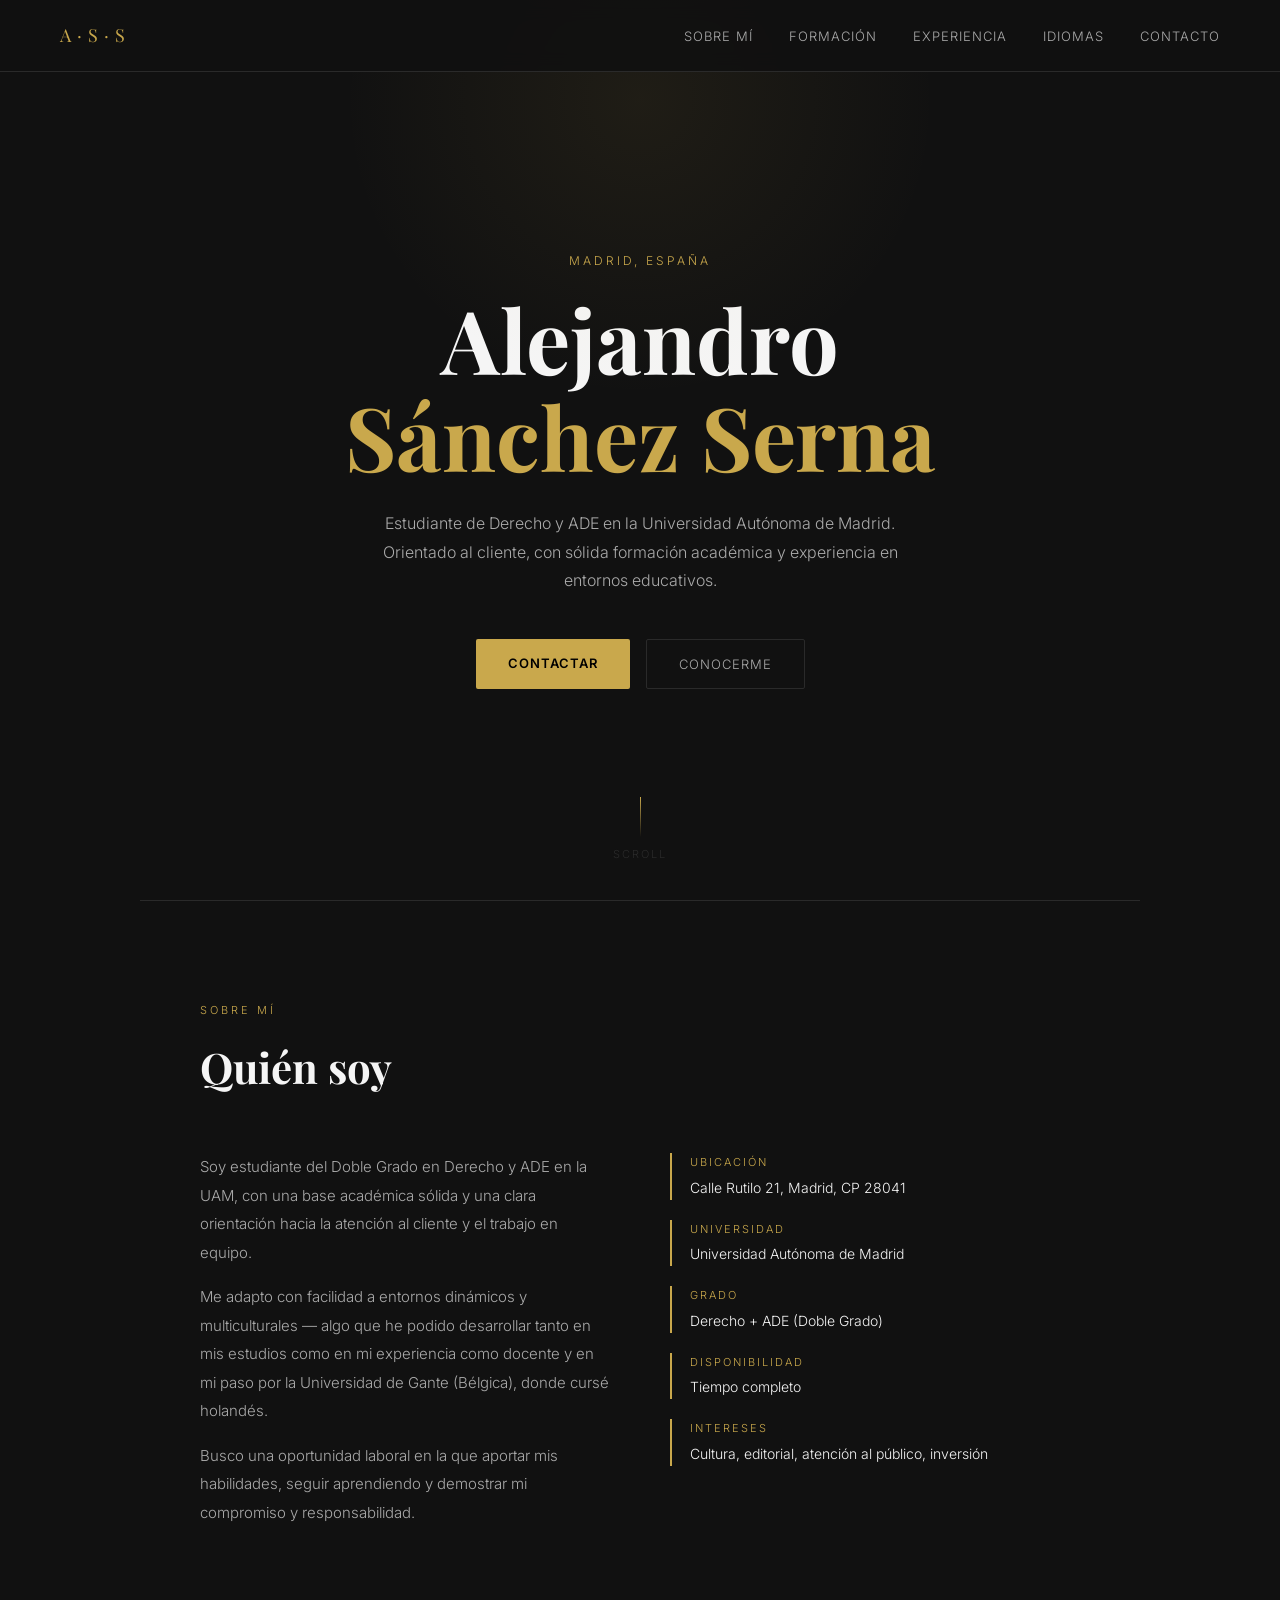
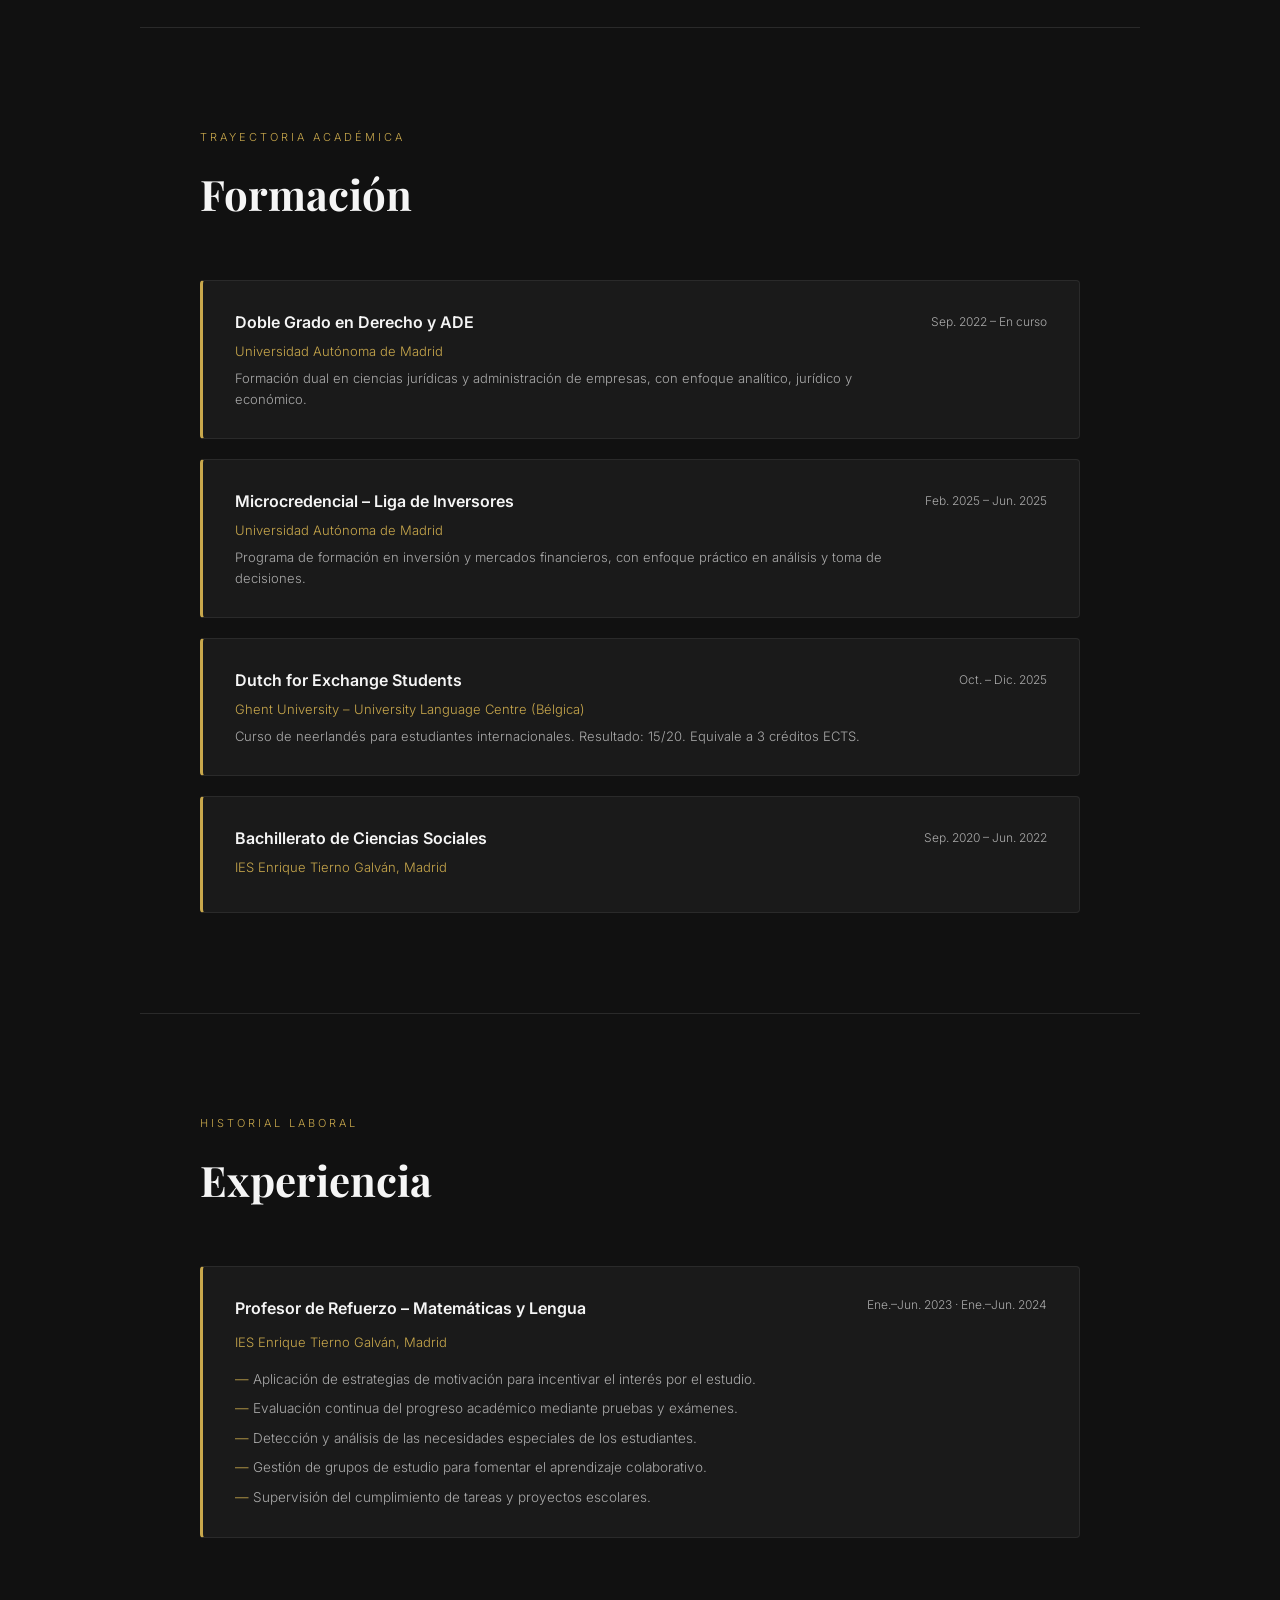
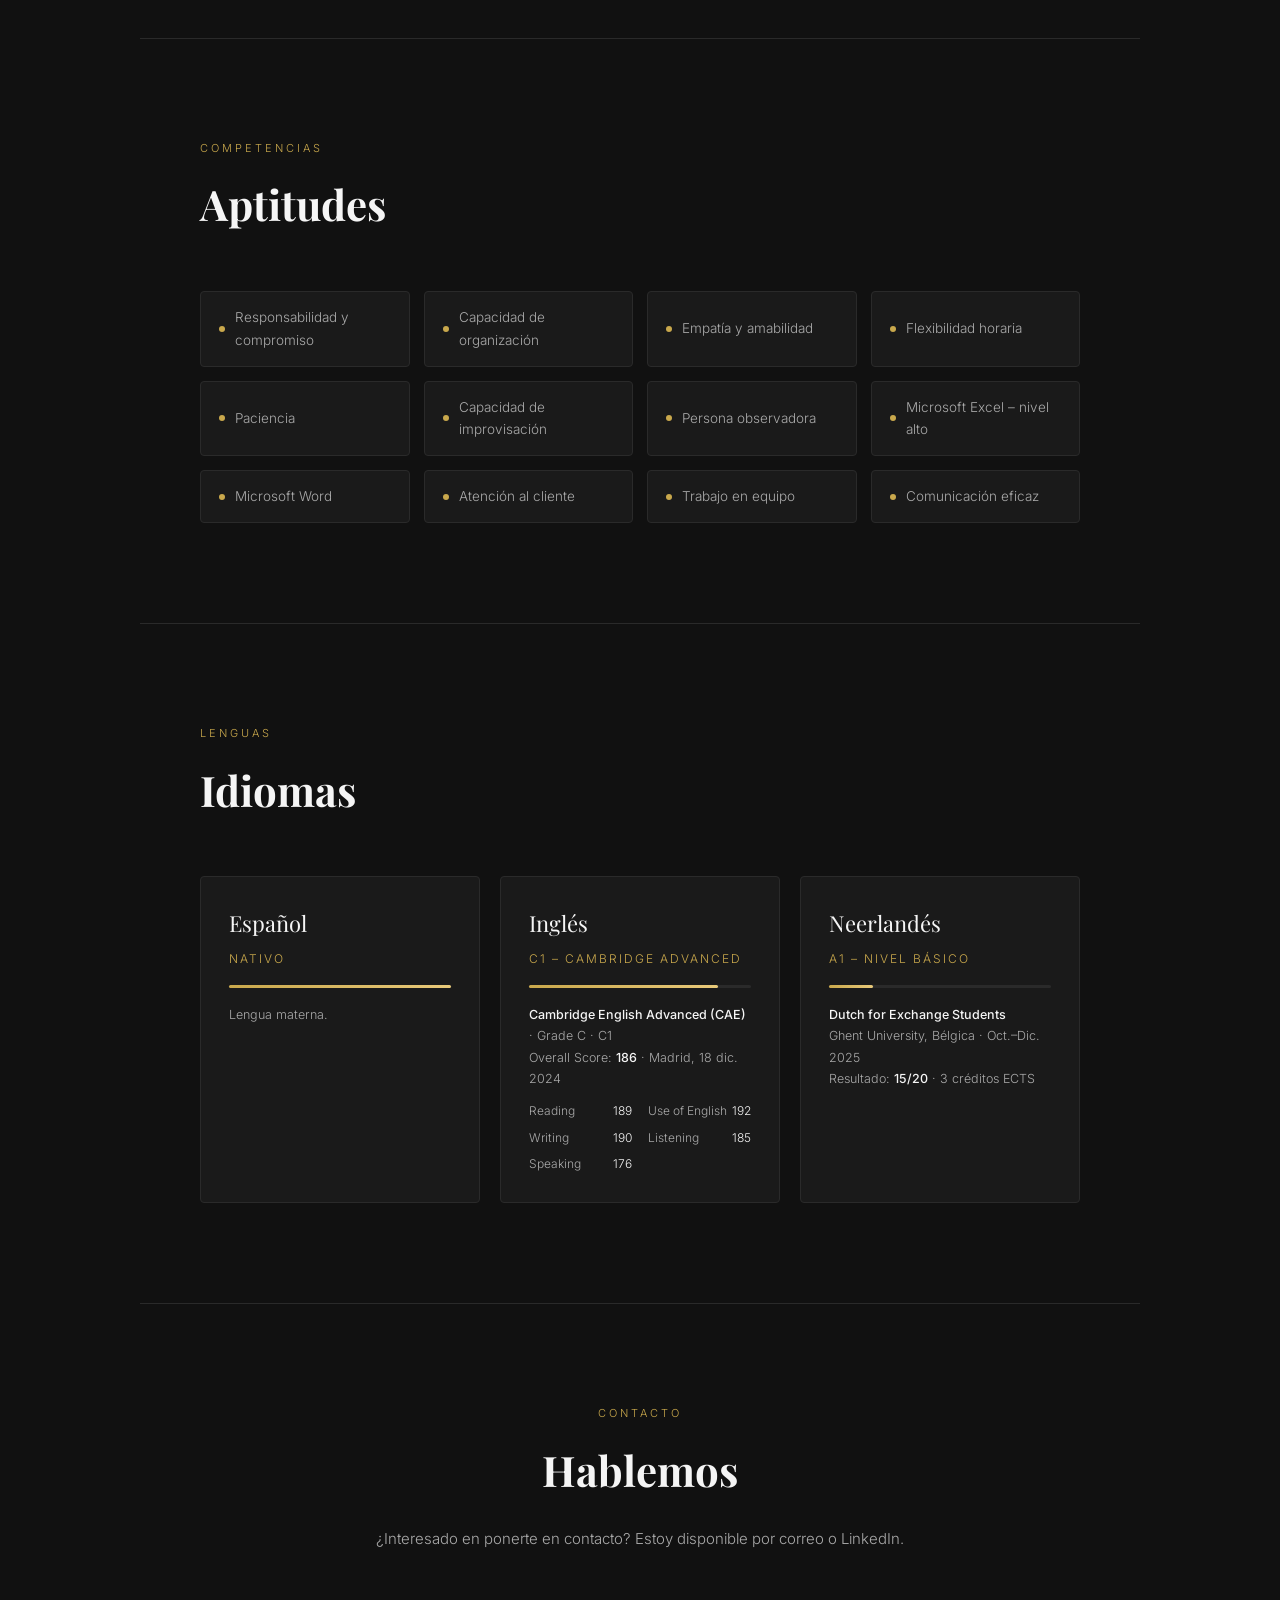
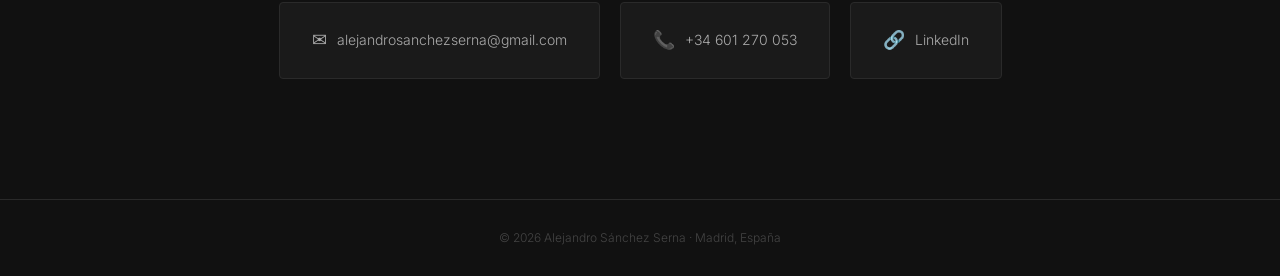
==== index.html @ 80fb3ca6 "Curriculum_Alejandro" ====
<!DOCTYPE html>
<html lang="es">
<head>
  <meta charset="UTF-8" />
  <meta name="viewport" content="width=device-width, initial-scale=1.0" />
  <title>Alejandro Sánchez Serna</title>
  <style>
    @import url('https://fonts.googleapis.com/css2?family=Inter:wght@300;400;500;600;700&family=Playfair+Display:wght@400;700&display=swap');

    :root {
      --gold: #c9a84c;
      --gold-light: #e8c97a;
      --white: #f5f5f5;
      --gray: #aaaaaa;
      --dark: #111111;
      --card: #1a1a1a;
      --border: #2a2a2a;
    }

    * { margin: 0; padding: 0; box-sizing: border-box; }

    html { scroll-behavior: smooth; }

    body {
      background: var(--dark);
      color: var(--white);
      font-family: 'Inter', sans-serif;
      font-weight: 300;
      line-height: 1.7;
    }

    /* ── NAV ── */
    nav {
      position: fixed;
      top: 0; left: 0; right: 0;
      z-index: 100;
      display: flex;
      justify-content: space-between;
      align-items: center;
      padding: 20px 60px;
      background: rgba(17,17,17,0.92);
      backdrop-filter: blur(10px);
      border-bottom: 1px solid var(--border);
    }

    .nav-logo {
      font-family: 'Playfair Display', serif;
      font-size: 18px;
      color: var(--gold);
      letter-spacing: 1px;
    }

    .nav-links {
      display: flex;
      gap: 36px;
      list-style: none;
    }

    .nav-links a {
      color: var(--gray);
      text-decoration: none;
      font-size: 13px;
      letter-spacing: 1px;
      text-transform: uppercase;
      transition: color 0.3s;
    }

    .nav-links a:hover { color: var(--gold); }

    /* ── HERO ── */
    #hero {
      min-height: 100vh;
      display: flex;
      flex-direction: column;
      justify-content: center;
      align-items: center;
      text-align: center;
      padding: 120px 40px 80px;
      position: relative;
      overflow: hidden;
    }

    #hero::before {
      content: '';
      position: absolute;
      top: -200px; left: 50%;
      transform: translateX(-50%);
      width: 600px; height: 600px;
      background: radial-gradient(circle, rgba(201,168,76,0.08) 0%, transparent 70%);
      pointer-events: none;
    }

    .hero-tag {
      font-size: 12px;
      letter-spacing: 3px;
      text-transform: uppercase;
      color: var(--gold);
      margin-bottom: 20px;
    }

    #hero h1 {
      font-family: 'Playfair Display', serif;
      font-size: clamp(48px, 8vw, 88px);
      font-weight: 700;
      line-height: 1.1;
      color: var(--white);
      margin-bottom: 24px;
    }

    #hero h1 span { color: var(--gold); }

    .hero-subtitle {
      font-size: 16px;
      color: var(--gray);
      max-width: 520px;
      margin-bottom: 44px;
      line-height: 1.8;
    }

    .hero-cta {
      display: flex;
      gap: 16px;
      flex-wrap: wrap;
      justify-content: center;
    }

    .btn-primary {
      background: var(--gold);
      color: #000;
      padding: 13px 32px;
      border-radius: 2px;
      text-decoration: none;
      font-size: 13px;
      font-weight: 600;
      letter-spacing: 1px;
      text-transform: uppercase;
      transition: background 0.3s;
    }

    .btn-primary:hover { background: var(--gold-light); }

    .btn-outline {
      border: 1px solid var(--border);
      color: var(--gray);
      padding: 13px 32px;
      border-radius: 2px;
      text-decoration: none;
      font-size: 13px;
      letter-spacing: 1px;
      text-transform: uppercase;
      transition: border-color 0.3s, color 0.3s;
    }

    .btn-outline:hover { border-color: var(--gold); color: var(--gold); }

    .hero-scroll {
      position: absolute;
      bottom: 36px;
      left: 50%;
      transform: translateX(-50%);
      display: flex;
      flex-direction: column;
      align-items: center;
      gap: 8px;
      color: var(--border);
      font-size: 11px;
      letter-spacing: 2px;
      text-transform: uppercase;
    }

    .scroll-line {
      width: 1px;
      height: 40px;
      background: linear-gradient(to bottom, var(--gold), transparent);
    }

    /* ── SECTIONS ── */
    section {
      padding: 100px 60px;
      max-width: 1000px;
      margin: 0 auto;
    }

    .section-label {
      font-size: 11px;
      letter-spacing: 3px;
      text-transform: uppercase;
      color: var(--gold);
      margin-bottom: 12px;
    }

    .section-title {
      font-family: 'Playfair Display', serif;
      font-size: clamp(28px, 4vw, 42px);
      font-weight: 700;
      color: var(--white);
      margin-bottom: 50px;
    }

    /* ── ABOUT ── */
    #about .about-grid {
      display: grid;
      grid-template-columns: 1fr 1fr;
      gap: 60px;
      align-items: start;
    }

    .about-text {
      font-size: 15px;
      color: var(--gray);
      line-height: 1.9;
    }

    .about-text p + p { margin-top: 16px; }

    .about-details {
      display: flex;
      flex-direction: column;
      gap: 20px;
    }

    .detail-item {
      border-left: 2px solid var(--gold);
      padding-left: 18px;
    }

    .detail-label {
      font-size: 11px;
      letter-spacing: 2px;
      text-transform: uppercase;
      color: var(--gold);
      margin-bottom: 4px;
    }

    .detail-value {
      font-size: 14px;
      color: var(--white);
    }

    /* ── CARDS ── */
    .card {
      background: var(--card);
      border: 1px solid var(--border);
      border-radius: 4px;
      padding: 30px;
      transition: border-color 0.3s;
    }

    .card:hover { border-color: var(--gold); }

    /* ── FORMACIÓN ── */
    #formacion .entries {
      display: flex;
      flex-direction: column;
      gap: 20px;
    }

    .entry-card {
      background: var(--card);
      border: 1px solid var(--border);
      border-left: 3px solid var(--gold);
      border-radius: 4px;
      padding: 28px 32px;
      display: flex;
      justify-content: space-between;
      align-items: flex-start;
      gap: 20px;
      transition: border-color 0.3s, background 0.3s;
    }

    .entry-card:hover { background: #1f1f1f; }

    .entry-card .info { flex: 1; }

    .entry-card .title {
      font-size: 16px;
      font-weight: 600;
      color: var(--white);
      margin-bottom: 4px;
    }

    .entry-card .org {
      font-size: 13px;
      color: var(--gold);
      margin-bottom: 6px;
    }

    .entry-card .desc {
      font-size: 13px;
      color: var(--gray);
      line-height: 1.6;
    }

    .entry-card .date {
      font-size: 12px;
      color: var(--gray);
      white-space: nowrap;
      padding-top: 3px;
    }

    /* ── EXPERIENCIA ── */
    #experiencia .entries { display: flex; flex-direction: column; gap: 20px; }

    .exp-card {
      background: var(--card);
      border: 1px solid var(--border);
      border-left: 3px solid var(--gold);
      border-radius: 4px;
      padding: 28px 32px;
      transition: background 0.3s;
    }

    .exp-card:hover { background: #1f1f1f; }

    .exp-header {
      display: flex;
      justify-content: space-between;
      align-items: flex-start;
      margin-bottom: 8px;
      gap: 20px;
    }

    .exp-title {
      font-size: 16px;
      font-weight: 600;
      color: var(--white);
    }

    .exp-date {
      font-size: 12px;
      color: var(--gray);
      white-space: nowrap;
    }

    .exp-org {
      font-size: 13px;
      color: var(--gold);
      margin-bottom: 16px;
    }

    .exp-list {
      list-style: none;
      display: flex;
      flex-direction: column;
      gap: 8px;
    }

    .exp-list li {
      font-size: 13.5px;
      color: var(--gray);
      padding-left: 18px;
      position: relative;
      line-height: 1.6;
    }

    .exp-list li::before {
      content: '—';
      position: absolute;
      left: 0;
      color: var(--gold);
    }

    /* ── APTITUDES ── */
    #aptitudes .skills-wrap {
      display: grid;
      grid-template-columns: repeat(auto-fill, minmax(200px, 1fr));
      gap: 14px;
    }

    .skill-pill {
      background: var(--card);
      border: 1px solid var(--border);
      border-radius: 4px;
      padding: 14px 18px;
      font-size: 13.5px;
      color: var(--gray);
      display: flex;
      align-items: center;
      gap: 10px;
      transition: border-color 0.3s, color 0.3s;
    }

    .skill-pill:hover { border-color: var(--gold); color: var(--white); }

    .skill-dot {
      width: 6px; height: 6px;
      border-radius: 50%;
      background: var(--gold);
      flex-shrink: 0;
    }

    /* ── IDIOMAS ── */
    #idiomas .lang-grid {
      display: grid;
      grid-template-columns: repeat(auto-fill, minmax(280px, 1fr));
      gap: 20px;
    }

    .lang-card {
      background: var(--card);
      border: 1px solid var(--border);
      border-radius: 4px;
      padding: 28px;
      transition: border-color 0.3s;
    }

    .lang-card:hover { border-color: var(--gold); }

    .lang-name {
      font-family: 'Playfair Display', serif;
      font-size: 22px;
      color: var(--white);
      margin-bottom: 6px;
    }

    .lang-level {
      font-size: 12px;
      letter-spacing: 2px;
      text-transform: uppercase;
      color: var(--gold);
      margin-bottom: 16px;
    }

    .lang-bar-bg {
      height: 3px;
      background: var(--border);
      border-radius: 2px;
      margin-bottom: 16px;
    }

    .lang-bar {
      height: 3px;
      border-radius: 2px;
      background: linear-gradient(to right, var(--gold), var(--gold-light));
    }

    .lang-detail {
      font-size: 12.5px;
      color: var(--gray);
      line-height: 1.7;
    }

    .lang-detail strong { color: var(--white); font-weight: 500; }

    .cert-scores {
      margin-top: 12px;
      display: grid;
      grid-template-columns: 1fr 1fr;
      gap: 6px 16px;
    }

    .cert-score-item {
      font-size: 12px;
      color: var(--gray);
      display: flex;
      justify-content: space-between;
    }

    .cert-score-item span { color: var(--white); }

    /* ── CONTACTO ── */
    #contacto {
      text-align: center;
      padding: 100px 60px 120px;
    }

    #contacto .section-title { margin-bottom: 20px; }

    .contact-sub {
      font-size: 15px;
      color: var(--gray);
      margin-bottom: 50px;
    }

    .contact-links {
      display: flex;
      justify-content: center;
      gap: 20px;
      flex-wrap: wrap;
    }

    .contact-card {
      background: var(--card);
      border: 1px solid var(--border);
      border-radius: 4px;
      padding: 22px 32px;
      text-decoration: none;
      color: var(--gray);
      font-size: 14px;
      display: flex;
      align-items: center;
      gap: 10px;
      transition: border-color 0.3s, color 0.3s;
    }

    .contact-card:hover { border-color: var(--gold); color: var(--gold); }

    .contact-icon { font-size: 18px; }

    /* ── FOOTER ── */
    footer {
      border-top: 1px solid var(--border);
      text-align: center;
      padding: 28px;
      font-size: 12px;
      color: #444;
    }

    /* ── DIVIDER ── */
    .divider {
      width: 100%;
      height: 1px;
      background: var(--border);
      max-width: 1000px;
      margin: 0 auto;
    }

    /* ── RESPONSIVE ── */
    @media (max-width: 700px) {
      nav { padding: 16px 24px; }
      .nav-links { gap: 20px; }
      section { padding: 70px 24px; }
      #about .about-grid { grid-template-columns: 1fr; gap: 36px; }
      .entry-card { flex-direction: column; }
      .exp-header { flex-direction: column; gap: 4px; }
    }
  </style>
</head>
<body>

  <!-- NAV -->
  <nav>
    <div class="nav-logo">A · S · S</div>
    <ul class="nav-links">
      <li><a href="#about">Sobre mí</a></li>
      <li><a href="#formacion">Formación</a></li>
      <li><a href="#experiencia">Experiencia</a></li>
      <li><a href="#idiomas">Idiomas</a></li>
      <li><a href="#contacto">Contacto</a></li>
    </ul>
  </nav>

  <!-- HERO -->
  <section id="hero">
    <div class="hero-tag">Madrid, España</div>
    <h1>Alejandro<br><span>Sánchez Serna</span></h1>
    <p class="hero-subtitle">
      Estudiante de Derecho y ADE en la Universidad Autónoma de Madrid.
      Orientado al cliente, con sólida formación académica y experiencia en entornos educativos.
    </p>
    <div class="hero-cta">
      <a href="#contacto" class="btn-primary">Contactar</a>
      <a href="#about" class="btn-outline">Conocerme</a>
    </div>
    <div class="hero-scroll">
      <div class="scroll-line"></div>
      scroll
    </div>
  </section>

  <div class="divider"></div>

  <!-- SOBRE MÍ -->
  <section id="about">
    <div class="section-label">Sobre mí</div>
    <div class="section-title">Quién soy</div>
    <div class="about-grid">
      <div class="about-text">
        <p>
          Soy estudiante del Doble Grado en Derecho y ADE en la UAM, con una base académica sólida y una clara orientación hacia la atención al cliente y el trabajo en equipo.
        </p>
        <p>
          Me adapto con facilidad a entornos dinámicos y multiculturales — algo que he podido desarrollar tanto en mis estudios como en mi experiencia como docente y en mi paso por la Universidad de Gante (Bélgica), donde cursé holandés.
        </p>
        <p>
          Busco una oportunidad laboral en la que aportar mis habilidades, seguir aprendiendo y demostrar mi compromiso y responsabilidad.
        </p>
      </div>
      <div class="about-details">
        <div class="detail-item">
          <div class="detail-label">Ubicación</div>
          <div class="detail-value">Calle Rutilo 21, Madrid, CP 28041</div>
        </div>
        <div class="detail-item">
          <div class="detail-label">Universidad</div>
          <div class="detail-value">Universidad Autónoma de Madrid</div>
        </div>
        <div class="detail-item">
          <div class="detail-label">Grado</div>
          <div class="detail-value">Derecho + ADE (Doble Grado)</div>
        </div>
        <div class="detail-item">
          <div class="detail-label">Disponibilidad</div>
          <div class="detail-value">Tiempo completo</div>
        </div>
        <div class="detail-item">
          <div class="detail-label">Intereses</div>
          <div class="detail-value">Cultura, editorial, atención al público, inversión</div>
        </div>
      </div>
    </div>
  </section>

  <div class="divider"></div>

  <!-- FORMACIÓN -->
  <section id="formacion">
    <div class="section-label">Trayectoria académica</div>
    <div class="section-title">Formación</div>
    <div class="entries">

      <div class="entry-card">
        <div class="info">
          <div class="title">Doble Grado en Derecho y ADE</div>
          <div class="org">Universidad Autónoma de Madrid</div>
          <div class="desc">Formación dual en ciencias jurídicas y administración de empresas, con enfoque analítico, jurídico y económico.</div>
        </div>
        <div class="date">Sep. 2022 – En curso</div>
      </div>

      <div class="entry-card">
        <div class="info">
          <div class="title">Microcredencial – Liga de Inversores</div>
          <div class="org">Universidad Autónoma de Madrid</div>
          <div class="desc">Programa de formación en inversión y mercados financieros, con enfoque práctico en análisis y toma de decisiones.</div>
        </div>
        <div class="date">Feb. 2025 – Jun. 2025</div>
      </div>

      <div class="entry-card">
        <div class="info">
          <div class="title">Dutch for Exchange Students</div>
          <div class="org">Ghent University – University Language Centre (Bélgica)</div>
          <div class="desc">Curso de neerlandés para estudiantes internacionales. Resultado: 15/20. Equivale a 3 créditos ECTS.</div>
        </div>
        <div class="date">Oct. – Dic. 2025</div>
      </div>

      <div class="entry-card">
        <div class="info">
          <div class="title">Bachillerato de Ciencias Sociales</div>
          <div class="org">IES Enrique Tierno Galván, Madrid</div>
        </div>
        <div class="date">Sep. 2020 – Jun. 2022</div>
      </div>

    </div>
  </section>

  <div class="divider"></div>

  <!-- EXPERIENCIA -->
  <section id="experiencia">
    <div class="section-label">Historial laboral</div>
    <div class="section-title">Experiencia</div>
    <div class="entries">

      <div class="exp-card">
        <div class="exp-header">
          <div class="exp-title">Profesor de Refuerzo – Matemáticas y Lengua</div>
          <div class="exp-date">Ene.–Jun. 2023 · Ene.–Jun. 2024</div>
        </div>
        <div class="exp-org">IES Enrique Tierno Galván, Madrid</div>
        <ul class="exp-list">
          <li>Aplicación de estrategias de motivación para incentivar el interés por el estudio.</li>
          <li>Evaluación continua del progreso académico mediante pruebas y exámenes.</li>
          <li>Detección y análisis de las necesidades especiales de los estudiantes.</li>
          <li>Gestión de grupos de estudio para fomentar el aprendizaje colaborativo.</li>
          <li>Supervisión del cumplimiento de tareas y proyectos escolares.</li>
        </ul>
      </div>

    </div>
  </section>

  <div class="divider"></div>

  <!-- APTITUDES -->
  <section id="aptitudes">
    <div class="section-label">Competencias</div>
    <div class="section-title">Aptitudes</div>
    <div class="skills-wrap">
      <div class="skill-pill"><div class="skill-dot"></div>Responsabilidad y compromiso</div>
      <div class="skill-pill"><div class="skill-dot"></div>Capacidad de organización</div>
      <div class="skill-pill"><div class="skill-dot"></div>Empatía y amabilidad</div>
      <div class="skill-pill"><div class="skill-dot"></div>Flexibilidad horaria</div>
      <div class="skill-pill"><div class="skill-dot"></div>Paciencia</div>
      <div class="skill-pill"><div class="skill-dot"></div>Capacidad de improvisación</div>
      <div class="skill-pill"><div class="skill-dot"></div>Persona observadora</div>
      <div class="skill-pill"><div class="skill-dot"></div>Microsoft Excel – nivel alto</div>
      <div class="skill-pill"><div class="skill-dot"></div>Microsoft Word</div>
      <div class="skill-pill"><div class="skill-dot"></div>Atención al cliente</div>
      <div class="skill-pill"><div class="skill-dot"></div>Trabajo en equipo</div>
      <div class="skill-pill"><div class="skill-dot"></div>Comunicación eficaz</div>
    </div>
  </section>

  <div class="divider"></div>

  <!-- IDIOMAS -->
  <section id="idiomas">
    <div class="section-label">Lenguas</div>
    <div class="section-title">Idiomas</div>
    <div class="lang-grid">

      <div class="lang-card">
        <div class="lang-name">Español</div>
        <div class="lang-level">Nativo</div>
        <div class="lang-bar-bg"><div class="lang-bar" style="width:100%"></div></div>
        <div class="lang-detail">Lengua materna.</div>
      </div>

      <div class="lang-card">
        <div class="lang-name">Inglés</div>
        <div class="lang-level">C1 – Cambridge Advanced</div>
        <div class="lang-bar-bg"><div class="lang-bar" style="width:85%"></div></div>
        <div class="lang-detail">
          <strong>Cambridge English Advanced (CAE)</strong> · Grade C · C1<br>
          Overall Score: <strong>186</strong> · Madrid, 18 dic. 2024
          <div class="cert-scores">
            <div class="cert-score-item">Reading <span>189</span></div>
            <div class="cert-score-item">Use of English <span>192</span></div>
            <div class="cert-score-item">Writing <span>190</span></div>
            <div class="cert-score-item">Listening <span>185</span></div>
            <div class="cert-score-item">Speaking <span>176</span></div>
          </div>
        </div>
      </div>

      <div class="lang-card">
        <div class="lang-name">Neerlandés</div>
        <div class="lang-level">A1 – Nivel básico</div>
        <div class="lang-bar-bg"><div class="lang-bar" style="width:20%"></div></div>
        <div class="lang-detail">
          <strong>Dutch for Exchange Students</strong><br>
          Ghent University, Bélgica · Oct.–Dic. 2025<br>
          Resultado: <strong>15/20</strong> · 3 créditos ECTS
        </div>
      </div>

    </div>
  </section>

  <div class="divider"></div>

  <!-- CONTACTO -->
  <section id="contacto">
    <div class="section-label">Contacto</div>
    <div class="section-title">Hablemos</div>
    <p class="contact-sub">¿Interesado en ponerte en contacto? Estoy disponible por correo o LinkedIn.</p>
    <div class="contact-links">
      <a href="mailto:alejandrosanchezserna@gmail.com" class="contact-card">
        <span class="contact-icon">✉</span>
        alejandrosanchezserna@gmail.com
      </a>
      <a href="tel:+34601270053" class="contact-card">
        <span class="contact-icon">📞</span>
        +34 601 270 053
      </a>
      <a href="https://www.linkedin.com/in/alejandro-s%C3%A1nchez-serna-419348226/" target="_blank" class="contact-card">
        <span class="contact-icon">🔗</span>
        LinkedIn
      </a>
    </div>
  </section>

  <footer>
    © 2026 Alejandro Sánchez Serna · Madrid, España
  </footer>

</body>
</html>
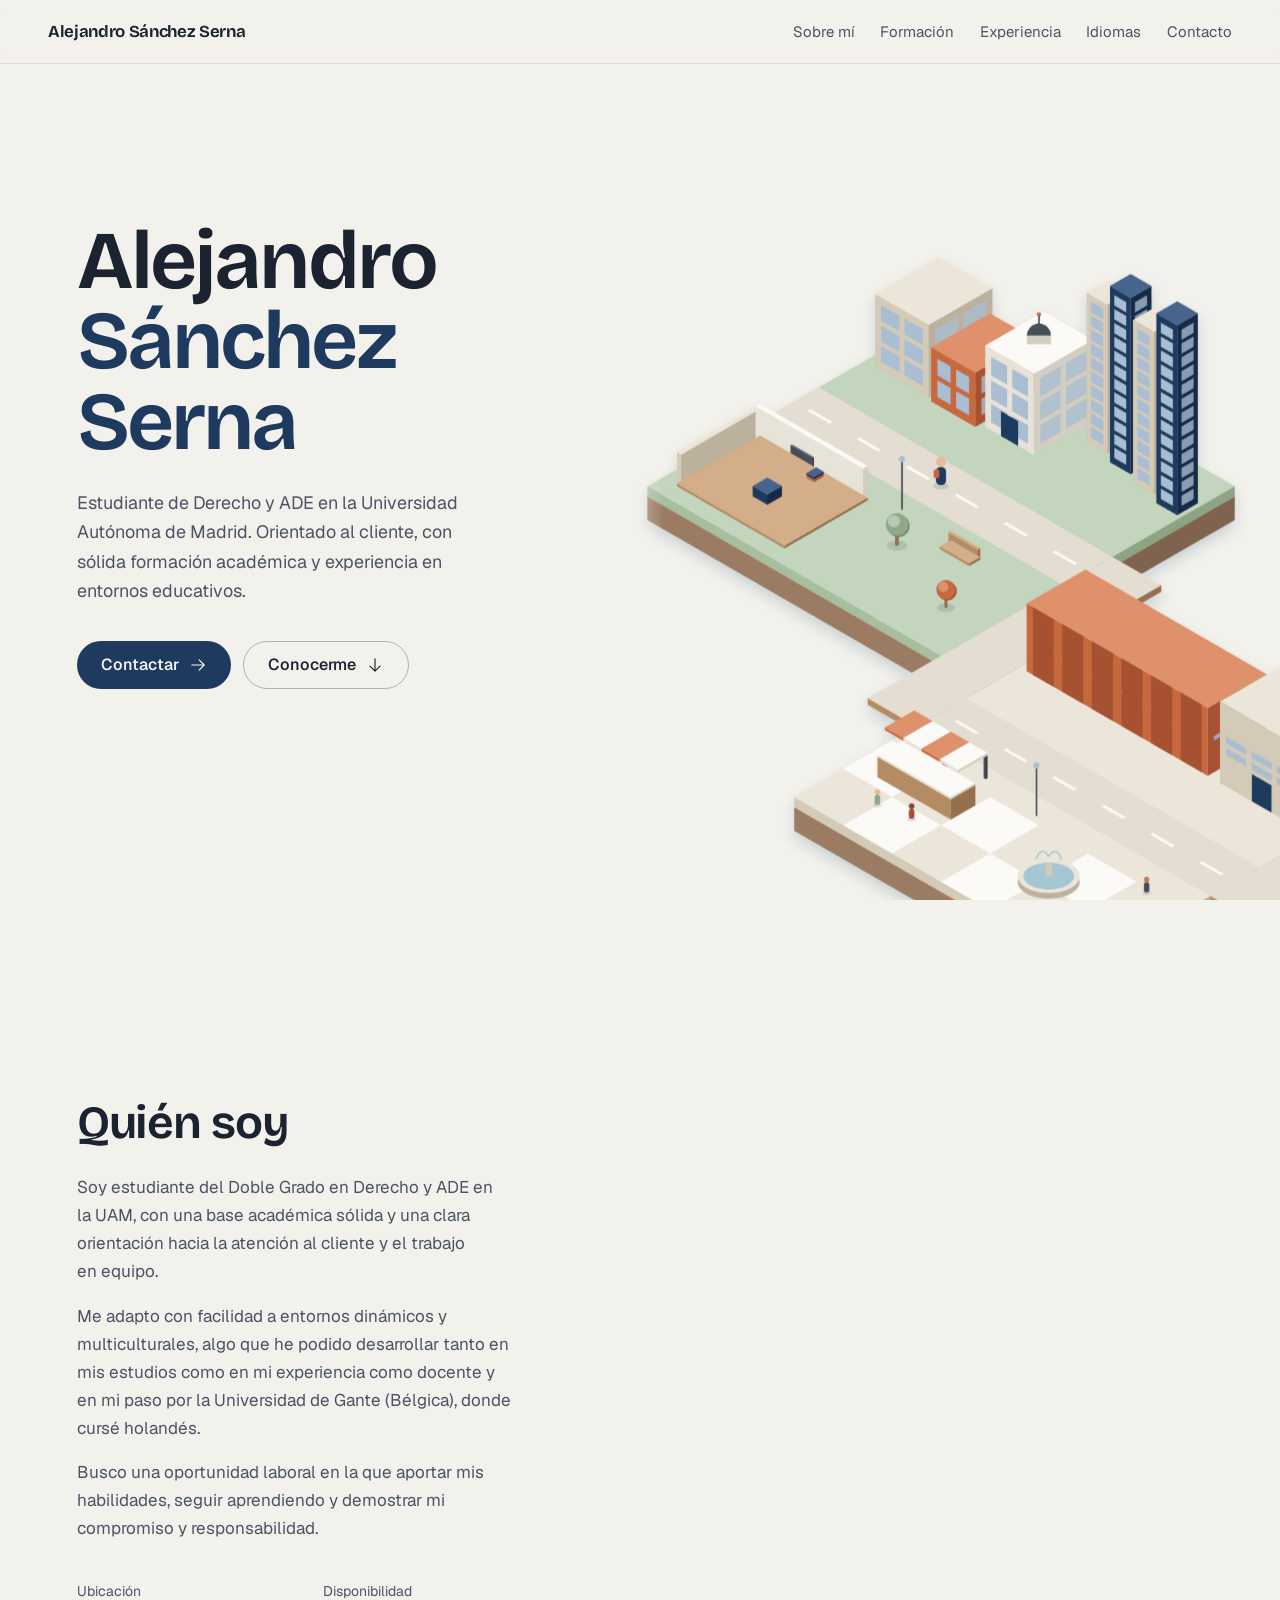
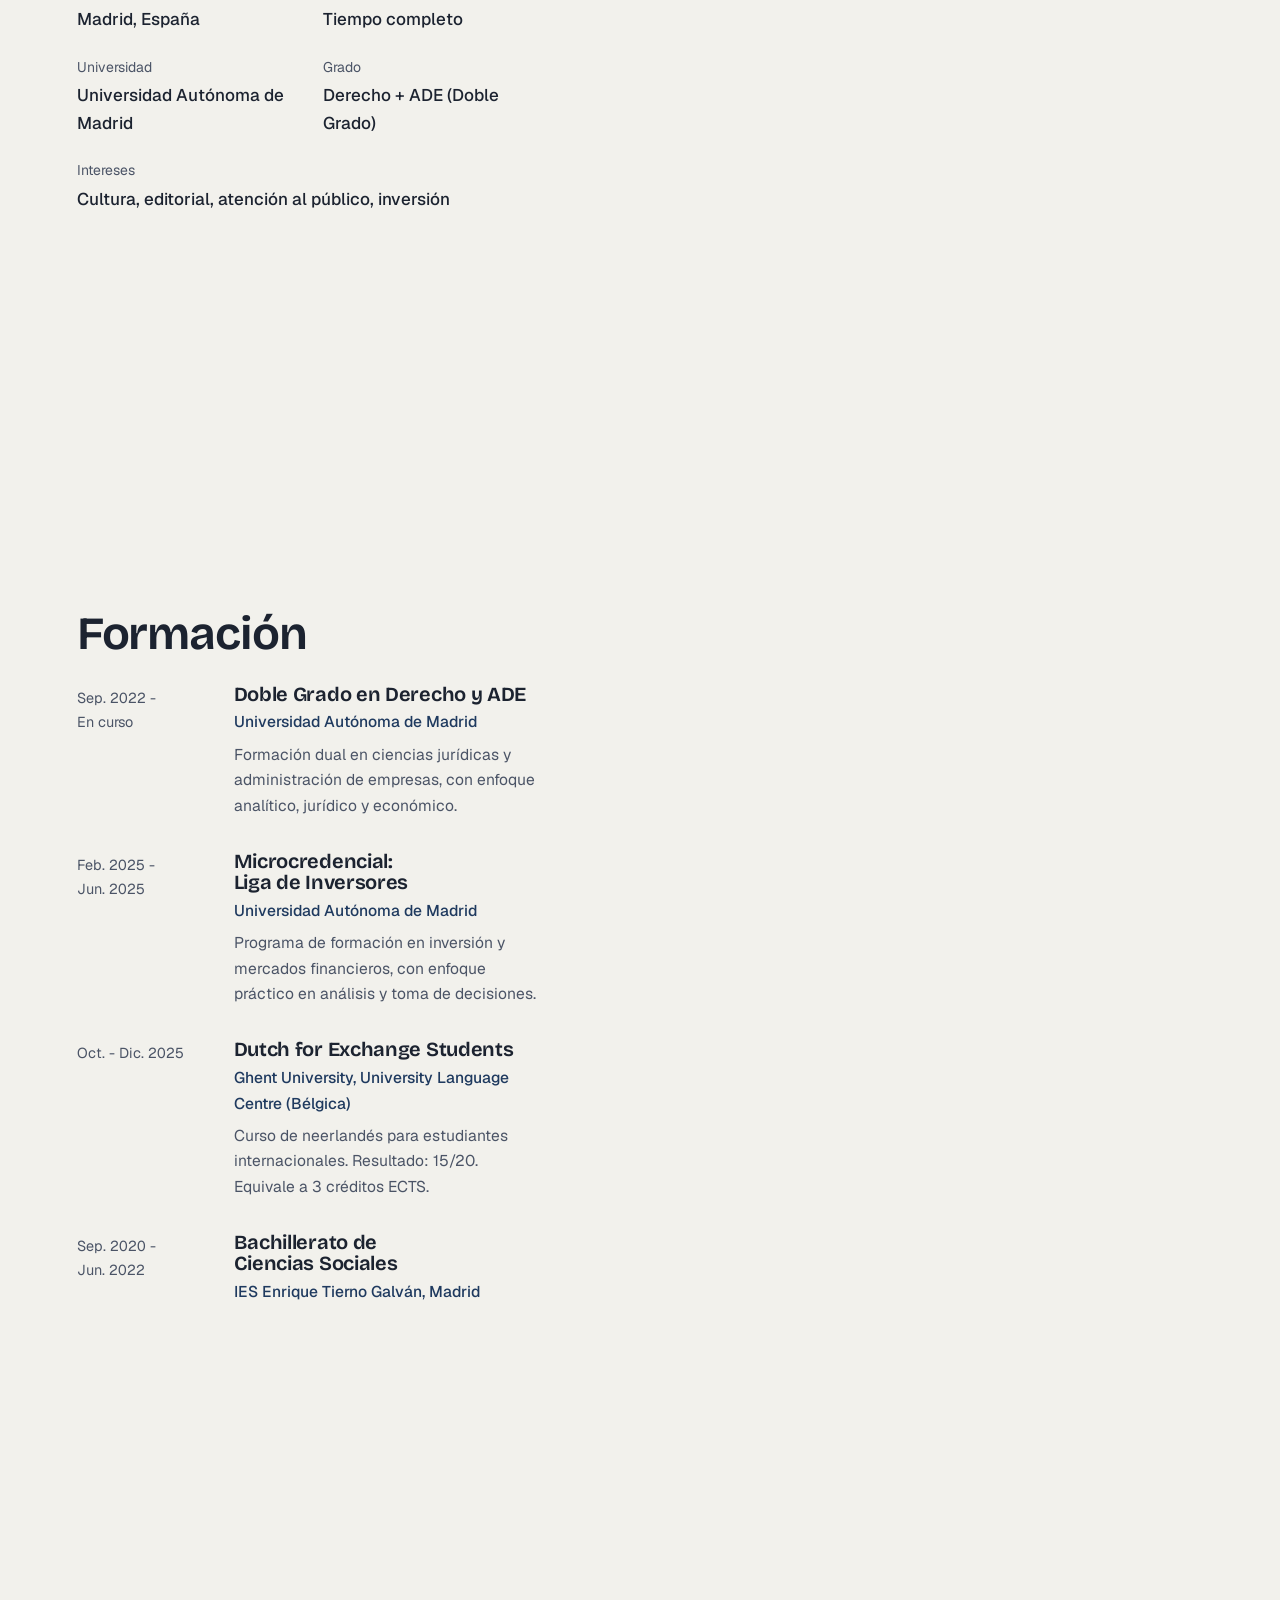
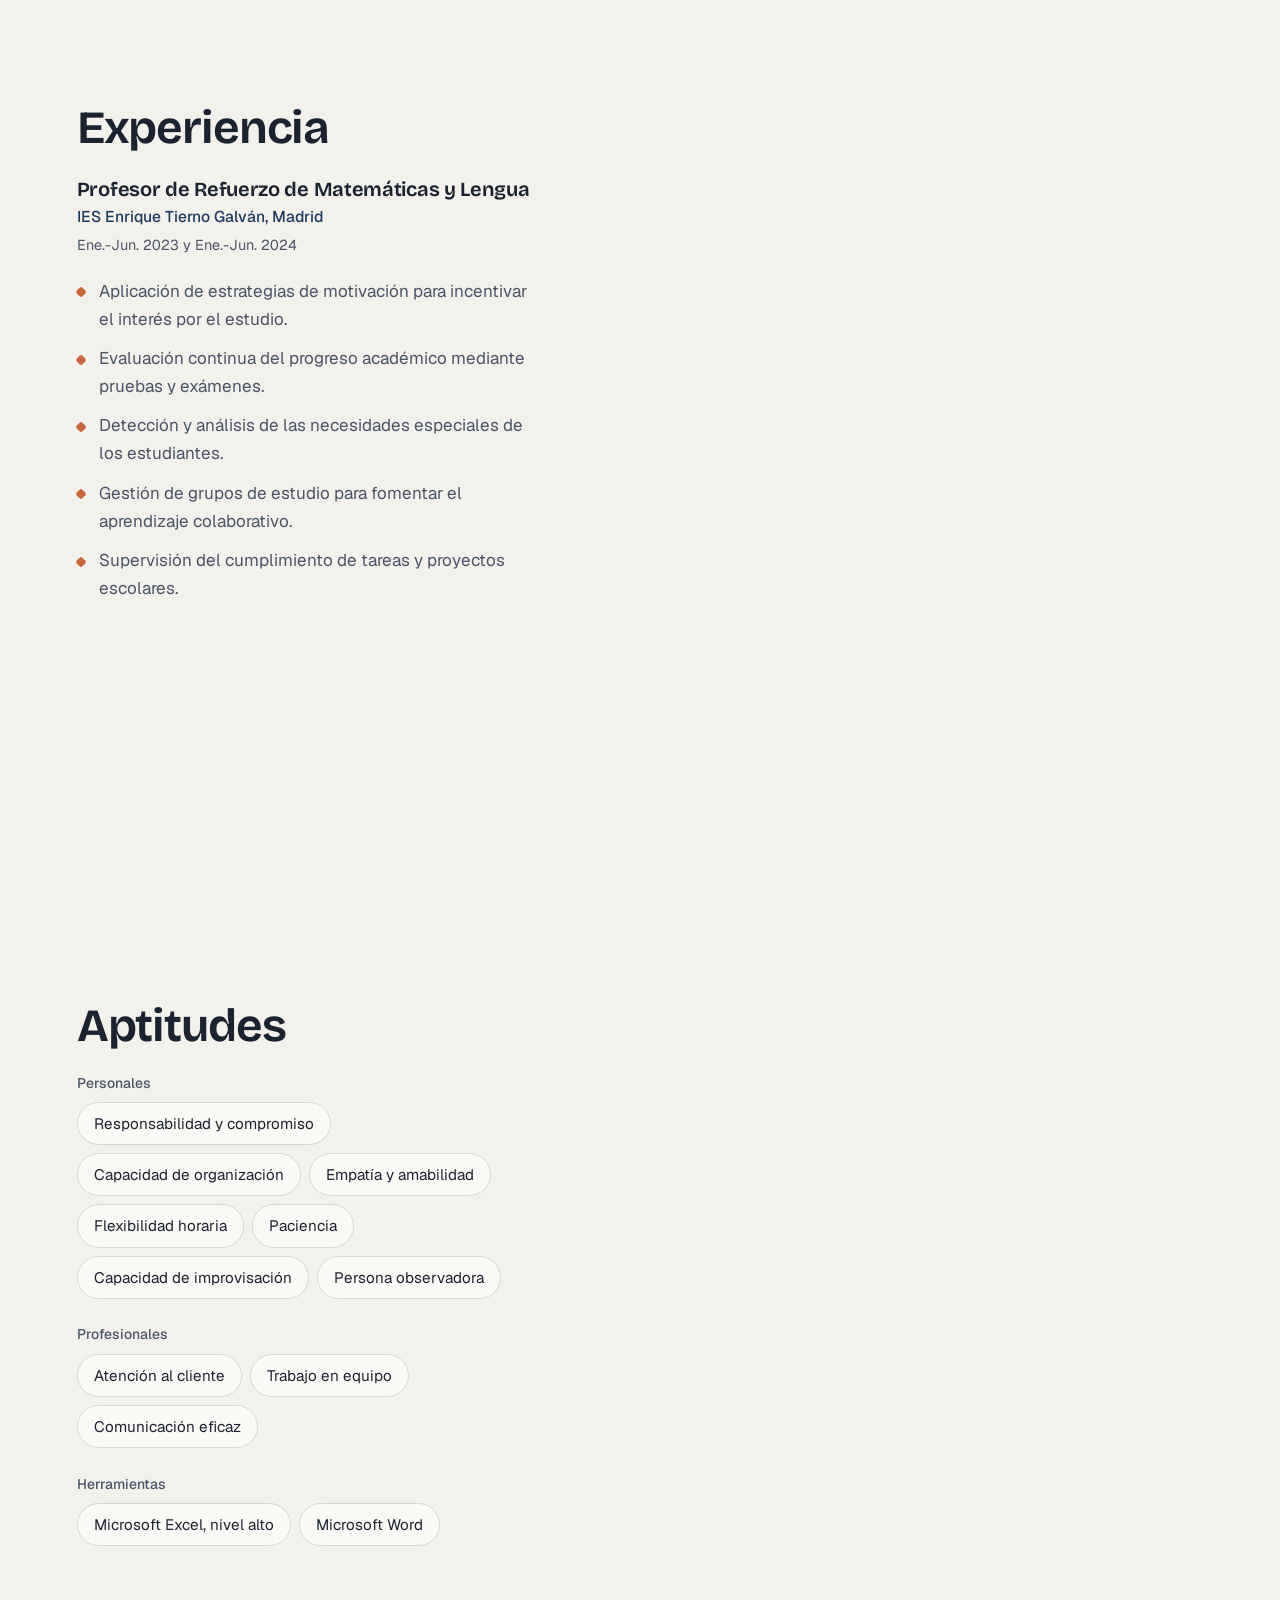
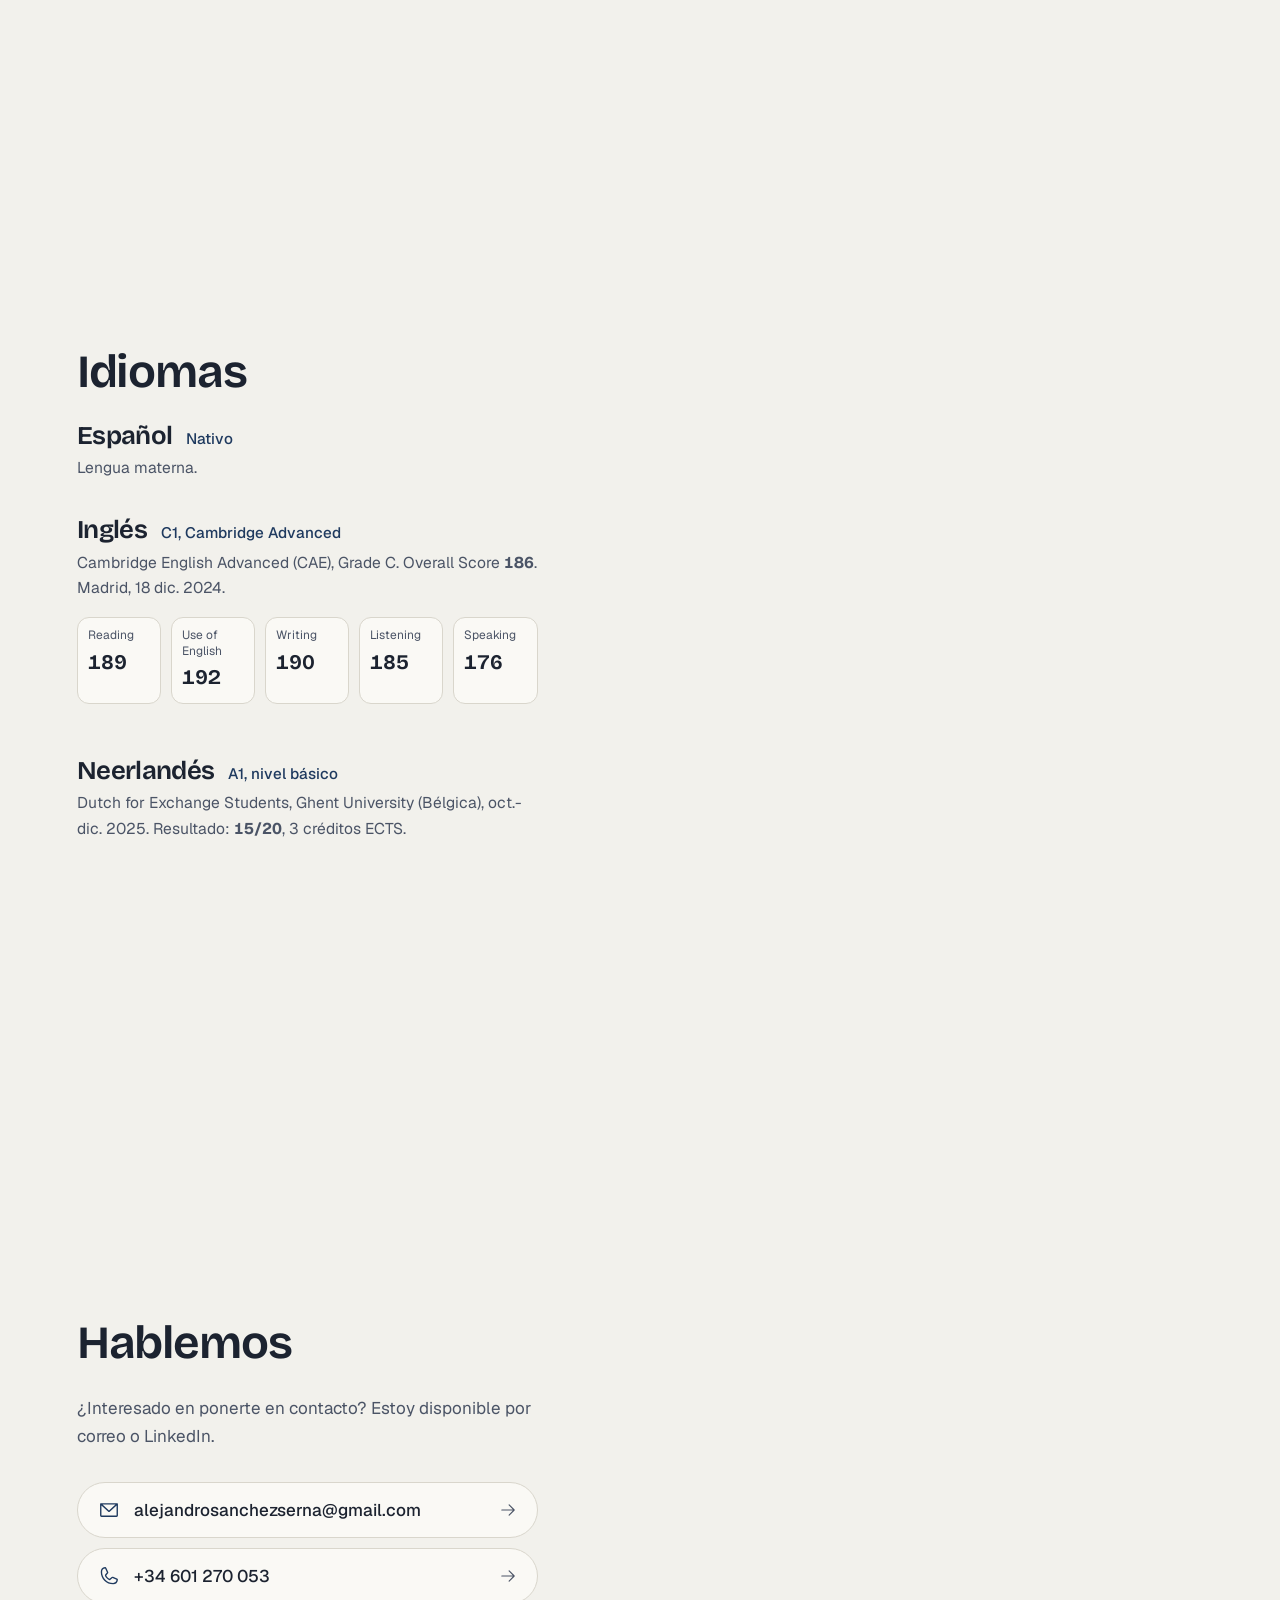
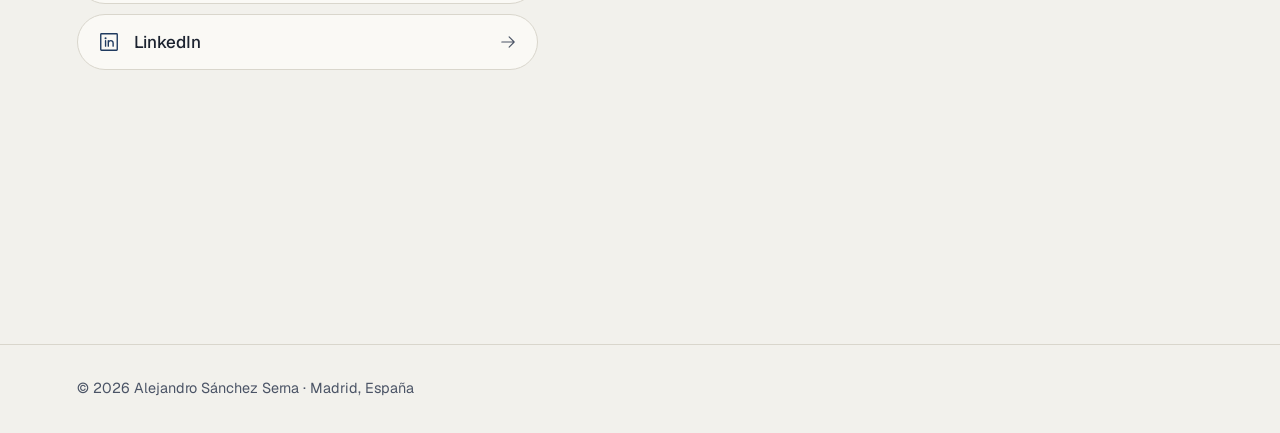
==== commit 50554503: "Recorrido por scroll con mundo isométrico de papel - Mundo SVG generado (tools/build_world.py): Madr" ====
--- a/index.html
+++ b/index.html
@@ -2,771 +2,213 @@
 <html lang="es">
 <head>
   <meta charset="UTF-8" />
-  <meta name="viewport" content="width=device-width, initial-scale=1.0" />
+  <meta name="viewport" content="width=device-width, initial-scale=1.0, viewport-fit=cover" />
   <title>Alejandro Sánchez Serna</title>
-  <style>
-    @import url('https://fonts.googleapis.com/css2?family=Inter:wght@300;400;500;600;700&family=Playfair+Display:wght@400;700&display=swap');
-
-    :root {
-      --gold: #c9a84c;
-      --gold-light: #e8c97a;
-      --white: #f5f5f5;
-      --gray: #aaaaaa;
-      --dark: #111111;
-      --card: #1a1a1a;
-      --border: #2a2a2a;
-    }
-
-    * { margin: 0; padding: 0; box-sizing: border-box; }
-
-    html { scroll-behavior: smooth; }
-
-    body {
-      background: var(--dark);
-      color: var(--white);
-      font-family: 'Inter', sans-serif;
-      font-weight: 300;
-      line-height: 1.7;
-    }
-
-    /* ── NAV ── */
-    nav {
-      position: fixed;
-      top: 0; left: 0; right: 0;
-      z-index: 100;
-      display: flex;
-      justify-content: space-between;
-      align-items: center;
-      padding: 20px 60px;
-      background: rgba(17,17,17,0.92);
-      backdrop-filter: blur(10px);
-      border-bottom: 1px solid var(--border);
-    }
-
-    .nav-logo {
-      font-family: 'Playfair Display', serif;
-      font-size: 18px;
-      color: var(--gold);
-      letter-spacing: 1px;
-    }
-
-    .nav-links {
-      display: flex;
-      gap: 36px;
-      list-style: none;
-    }
-
-    .nav-links a {
-      color: var(--gray);
-      text-decoration: none;
-      font-size: 13px;
-      letter-spacing: 1px;
-      text-transform: uppercase;
-      transition: color 0.3s;
-    }
-
-    .nav-links a:hover { color: var(--gold); }
-
-    /* ── HERO ── */
-    #hero {
-      min-height: 100vh;
-      display: flex;
-      flex-direction: column;
-      justify-content: center;
-      align-items: center;
-      text-align: center;
-      padding: 120px 40px 80px;
-      position: relative;
-      overflow: hidden;
-    }
-
-    #hero::before {
-      content: '';
-      position: absolute;
-      top: -200px; left: 50%;
-      transform: translateX(-50%);
-      width: 600px; height: 600px;
-      background: radial-gradient(circle, rgba(201,168,76,0.08) 0%, transparent 70%);
-      pointer-events: none;
-    }
-
-    .hero-tag {
-      font-size: 12px;
-      letter-spacing: 3px;
-      text-transform: uppercase;
-      color: var(--gold);
-      margin-bottom: 20px;
-    }
-
-    #hero h1 {
-      font-family: 'Playfair Display', serif;
-      font-size: clamp(48px, 8vw, 88px);
-      font-weight: 700;
-      line-height: 1.1;
-      color: var(--white);
-      margin-bottom: 24px;
-    }
-
-    #hero h1 span { color: var(--gold); }
-
-    .hero-subtitle {
-      font-size: 16px;
-      color: var(--gray);
-      max-width: 520px;
-      margin-bottom: 44px;
-      line-height: 1.8;
-    }
-
-    .hero-cta {
-      display: flex;
-      gap: 16px;
-      flex-wrap: wrap;
-      justify-content: center;
-    }
-
-    .btn-primary {
-      background: var(--gold);
-      color: #000;
-      padding: 13px 32px;
-      border-radius: 2px;
-      text-decoration: none;
-      font-size: 13px;
-      font-weight: 600;
-      letter-spacing: 1px;
-      text-transform: uppercase;
-      transition: background 0.3s;
-    }
-
-    .btn-primary:hover { background: var(--gold-light); }
-
-    .btn-outline {
-      border: 1px solid var(--border);
-      color: var(--gray);
-      padding: 13px 32px;
-      border-radius: 2px;
-      text-decoration: none;
-      font-size: 13px;
-      letter-spacing: 1px;
-      text-transform: uppercase;
-      transition: border-color 0.3s, color 0.3s;
-    }
-
-    .btn-outline:hover { border-color: var(--gold); color: var(--gold); }
-
-    .hero-scroll {
-      position: absolute;
-      bottom: 36px;
-      left: 50%;
-      transform: translateX(-50%);
-      display: flex;
-      flex-direction: column;
-      align-items: center;
-      gap: 8px;
-      color: var(--border);
-      font-size: 11px;
-      letter-spacing: 2px;
-      text-transform: uppercase;
-    }
-
-    .scroll-line {
-      width: 1px;
-      height: 40px;
-      background: linear-gradient(to bottom, var(--gold), transparent);
-    }
-
-    /* ── SECTIONS ── */
-    section {
-      padding: 100px 60px;
-      max-width: 1000px;
-      margin: 0 auto;
-    }
-
-    .section-label {
-      font-size: 11px;
-      letter-spacing: 3px;
-      text-transform: uppercase;
-      color: var(--gold);
-      margin-bottom: 12px;
-    }
-
-    .section-title {
-      font-family: 'Playfair Display', serif;
-      font-size: clamp(28px, 4vw, 42px);
-      font-weight: 700;
-      color: var(--white);
-      margin-bottom: 50px;
-    }
-
-    /* ── ABOUT ── */
-    #about .about-grid {
-      display: grid;
-      grid-template-columns: 1fr 1fr;
-      gap: 60px;
-      align-items: start;
-    }
-
-    .about-text {
-      font-size: 15px;
-      color: var(--gray);
-      line-height: 1.9;
-    }
-
-    .about-text p + p { margin-top: 16px; }
-
-    .about-details {
-      display: flex;
-      flex-direction: column;
-      gap: 20px;
-    }
-
-    .detail-item {
-      border-left: 2px solid var(--gold);
-      padding-left: 18px;
-    }
-
-    .detail-label {
-      font-size: 11px;
-      letter-spacing: 2px;
-      text-transform: uppercase;
-      color: var(--gold);
-      margin-bottom: 4px;
-    }
-
-    .detail-value {
-      font-size: 14px;
-      color: var(--white);
-    }
-
-    /* ── CARDS ── */
-    .card {
-      background: var(--card);
-      border: 1px solid var(--border);
-      border-radius: 4px;
-      padding: 30px;
-      transition: border-color 0.3s;
-    }
-
-    .card:hover { border-color: var(--gold); }
-
-    /* ── FORMACIÓN ── */
-    #formacion .entries {
-      display: flex;
-      flex-direction: column;
-      gap: 20px;
-    }
-
-    .entry-card {
-      background: var(--card);
-      border: 1px solid var(--border);
-      border-left: 3px solid var(--gold);
-      border-radius: 4px;
-      padding: 28px 32px;
-      display: flex;
-      justify-content: space-between;
-      align-items: flex-start;
-      gap: 20px;
-      transition: border-color 0.3s, background 0.3s;
-    }
-
-    .entry-card:hover { background: #1f1f1f; }
-
-    .entry-card .info { flex: 1; }
-
-    .entry-card .title {
-      font-size: 16px;
-      font-weight: 600;
-      color: var(--white);
-      margin-bottom: 4px;
-    }
-
-    .entry-card .org {
-      font-size: 13px;
-      color: var(--gold);
-      margin-bottom: 6px;
-    }
-
-    .entry-card .desc {
-      font-size: 13px;
-      color: var(--gray);
-      line-height: 1.6;
-    }
-
-    .entry-card .date {
-      font-size: 12px;
-      color: var(--gray);
-      white-space: nowrap;
-      padding-top: 3px;
-    }
-
-    /* ── EXPERIENCIA ── */
-    #experiencia .entries { display: flex; flex-direction: column; gap: 20px; }
-
-    .exp-card {
-      background: var(--card);
-      border: 1px solid var(--border);
-      border-left: 3px solid var(--gold);
-      border-radius: 4px;
-      padding: 28px 32px;
-      transition: background 0.3s;
-    }
-
-    .exp-card:hover { background: #1f1f1f; }
-
-    .exp-header {
-      display: flex;
-      justify-content: space-between;
-      align-items: flex-start;
-      margin-bottom: 8px;
-      gap: 20px;
-    }
-
-    .exp-title {
-      font-size: 16px;
-      font-weight: 600;
-      color: var(--white);
-    }
-
-    .exp-date {
-      font-size: 12px;
-      color: var(--gray);
-      white-space: nowrap;
-    }
-
-    .exp-org {
-      font-size: 13px;
-      color: var(--gold);
-      margin-bottom: 16px;
-    }
-
-    .exp-list {
-      list-style: none;
-      display: flex;
-      flex-direction: column;
-      gap: 8px;
-    }
-
-    .exp-list li {
-      font-size: 13.5px;
-      color: var(--gray);
-      padding-left: 18px;
-      position: relative;
-      line-height: 1.6;
-    }
-
-    .exp-list li::before {
-      content: '—';
-      position: absolute;
-      left: 0;
-      color: var(--gold);
-    }
-
-    /* ── APTITUDES ── */
-    #aptitudes .skills-wrap {
-      display: grid;
-      grid-template-columns: repeat(auto-fill, minmax(200px, 1fr));
-      gap: 14px;
-    }
-
-    .skill-pill {
-      background: var(--card);
-      border: 1px solid var(--border);
-      border-radius: 4px;
-      padding: 14px 18px;
-      font-size: 13.5px;
-      color: var(--gray);
-      display: flex;
-      align-items: center;
-      gap: 10px;
-      transition: border-color 0.3s, color 0.3s;
-    }
-
-    .skill-pill:hover { border-color: var(--gold); color: var(--white); }
-
-    .skill-dot {
-      width: 6px; height: 6px;
-      border-radius: 50%;
-      background: var(--gold);
-      flex-shrink: 0;
-    }
-
-    /* ── IDIOMAS ── */
-    #idiomas .lang-grid {
-      display: grid;
-      grid-template-columns: repeat(auto-fill, minmax(280px, 1fr));
-      gap: 20px;
-    }
-
-    .lang-card {
-      background: var(--card);
-      border: 1px solid var(--border);
-      border-radius: 4px;
-      padding: 28px;
-      transition: border-color 0.3s;
-    }
-
-    .lang-card:hover { border-color: var(--gold); }
-
-    .lang-name {
-      font-family: 'Playfair Display', serif;
-      font-size: 22px;
-      color: var(--white);
-      margin-bottom: 6px;
-    }
-
-    .lang-level {
-      font-size: 12px;
-      letter-spacing: 2px;
-      text-transform: uppercase;
-      color: var(--gold);
-      margin-bottom: 16px;
-    }
-
-    .lang-bar-bg {
-      height: 3px;
-      background: var(--border);
-      border-radius: 2px;
-      margin-bottom: 16px;
-    }
-
-    .lang-bar {
-      height: 3px;
-      border-radius: 2px;
-      background: linear-gradient(to right, var(--gold), var(--gold-light));
-    }
-
-    .lang-detail {
-      font-size: 12.5px;
-      color: var(--gray);
-      line-height: 1.7;
-    }
-
-    .lang-detail strong { color: var(--white); font-weight: 500; }
-
-    .cert-scores {
-      margin-top: 12px;
-      display: grid;
-      grid-template-columns: 1fr 1fr;
-      gap: 6px 16px;
-    }
-
-    .cert-score-item {
-      font-size: 12px;
-      color: var(--gray);
-      display: flex;
-      justify-content: space-between;
-    }
-
-    .cert-score-item span { color: var(--white); }
-
-    /* ── CONTACTO ── */
-    #contacto {
-      text-align: center;
-      padding: 100px 60px 120px;
-    }
-
-    #contacto .section-title { margin-bottom: 20px; }
-
-    .contact-sub {
-      font-size: 15px;
-      color: var(--gray);
-      margin-bottom: 50px;
-    }
-
-    .contact-links {
-      display: flex;
-      justify-content: center;
-      gap: 20px;
-      flex-wrap: wrap;
-    }
-
-    .contact-card {
-      background: var(--card);
-      border: 1px solid var(--border);
-      border-radius: 4px;
-      padding: 22px 32px;
-      text-decoration: none;
-      color: var(--gray);
-      font-size: 14px;
-      display: flex;
-      align-items: center;
-      gap: 10px;
-      transition: border-color 0.3s, color 0.3s;
-    }
-
-    .contact-card:hover { border-color: var(--gold); color: var(--gold); }
-
-    .contact-icon { font-size: 18px; }
-
-    /* ── FOOTER ── */
-    footer {
-      border-top: 1px solid var(--border);
-      text-align: center;
-      padding: 28px;
-      font-size: 12px;
-      color: #444;
-    }
-
-    /* ── DIVIDER ── */
-    .divider {
-      width: 100%;
-      height: 1px;
-      background: var(--border);
-      max-width: 1000px;
-      margin: 0 auto;
-    }
-
-    /* ── RESPONSIVE ── */
-    @media (max-width: 700px) {
-      nav { padding: 16px 24px; }
-      .nav-links { gap: 20px; }
-      section { padding: 70px 24px; }
-      #about .about-grid { grid-template-columns: 1fr; gap: 36px; }
-      .entry-card { flex-direction: column; }
-      .exp-header { flex-direction: column; gap: 4px; }
-    }
-  </style>
+  <meta name="description" content="Alejandro Sánchez Serna, estudiante del Doble Grado en Derecho y ADE en la Universidad Autónoma de Madrid. Formación, experiencia, idiomas y contacto." />
+  <meta property="og:title" content="Alejandro Sánchez Serna" />
+  <meta property="og:description" content="Estudiante de Derecho y ADE en la Universidad Autónoma de Madrid." />
+  <meta property="og:type" content="profile" />
+  <meta name="theme-color" content="#F2F1EC" media="(prefers-color-scheme: light)" />
+  <meta name="theme-color" content="#11161E" media="(prefers-color-scheme: dark)" />
+  <link rel="preload" href="assets/fonts/bricolage.woff2" as="font" type="font/woff2" crossorigin />
+  <link rel="preload" href="assets/fonts/geist.woff2" as="font" type="font/woff2" crossorigin />
+  <link rel="stylesheet" href="assets/site.css" />
 </head>
 <body>
-
-  <!-- NAV -->
-  <nav>
-    <div class="nav-logo">A · S · S</div>
-    <ul class="nav-links">
-      <li><a href="#about">Sobre mí</a></li>
-      <li><a href="#formacion">Formación</a></li>
-      <li><a href="#experiencia">Experiencia</a></li>
-      <li><a href="#idiomas">Idiomas</a></li>
-      <li><a href="#contacto">Contacto</a></li>
-    </ul>
-  </nav>
-
-  <!-- HERO -->
-  <section id="hero">
-    <div class="hero-tag">Madrid, España</div>
-    <h1>Alejandro<br><span>Sánchez Serna</span></h1>
-    <p class="hero-subtitle">
-      Estudiante de Derecho y ADE en la Universidad Autónoma de Madrid.
-      Orientado al cliente, con sólida formación académica y experiencia en entornos educativos.
-    </p>
-    <div class="hero-cta">
-      <a href="#contacto" class="btn-primary">Contactar</a>
-      <a href="#about" class="btn-outline">Conocerme</a>
-    </div>
-    <div class="hero-scroll">
-      <div class="scroll-line"></div>
-      scroll
-    </div>
-  </section>
-
-  <div class="divider"></div>
-
-  <!-- SOBRE MÍ -->
-  <section id="about">
-    <div class="section-label">Sobre mí</div>
-    <div class="section-title">Quién soy</div>
-    <div class="about-grid">
-      <div class="about-text">
-        <p>
-          Soy estudiante del Doble Grado en Derecho y ADE en la UAM, con una base académica sólida y una clara orientación hacia la atención al cliente y el trabajo en equipo.
-        </p>
-        <p>
-          Me adapto con facilidad a entornos dinámicos y multiculturales — algo que he podido desarrollar tanto en mis estudios como en mi experiencia como docente y en mi paso por la Universidad de Gante (Bélgica), donde cursé holandés.
-        </p>
-        <p>
-          Busco una oportunidad laboral en la que aportar mis habilidades, seguir aprendiendo y demostrar mi compromiso y responsabilidad.
-        </p>
-      </div>
-      <div class="about-details">
-        <div class="detail-item">
-          <div class="detail-label">Ubicación</div>
-          <div class="detail-value">Calle Rutilo 21, Madrid, CP 28041</div>
-        </div>
-        <div class="detail-item">
-          <div class="detail-label">Universidad</div>
-          <div class="detail-value">Universidad Autónoma de Madrid</div>
-        </div>
-        <div class="detail-item">
-          <div class="detail-label">Grado</div>
-          <div class="detail-value">Derecho + ADE (Doble Grado)</div>
-        </div>
-        <div class="detail-item">
-          <div class="detail-label">Disponibilidad</div>
-          <div class="detail-value">Tiempo completo</div>
-        </div>
-        <div class="detail-item">
-          <div class="detail-label">Intereses</div>
-          <div class="detail-value">Cultura, editorial, atención al público, inversión</div>
-        </div>
+  <a class="skip" href="#contenido">Saltar al contenido</a>
+
+  <header class="nav" data-open="false">
+    <a class="wordmark" href="#inicio">Alejandro Sánchez Serna</a>
+    <button class="menu-btn" type="button" aria-expanded="false" aria-controls="nav-links" aria-label="Abrir menú"><span></span></button>
+    <nav aria-label="Secciones">
+      <ul class="nav-links" id="nav-links">
+        <li><a href="#about">Sobre mí</a></li>
+        <li><a href="#formacion">Formación</a></li>
+        <li><a href="#experiencia">Experiencia</a></li>
+        <li><a href="#idiomas">Idiomas</a></li>
+        <li><a href="#contacto">Contacto</a></li>
+      </ul>
+    </nav>
+  </header>
+
+  <main class="journey" id="contenido">
+    <div class="stage" aria-hidden="false">
+      <div class="world" id="world">
+        <!-- world:start --><svg class="world-svg" xmlns="http://www.w3.org/2000/svg" viewBox="-536 -408 3219 2616" width="3219" height="2616" data-vx="-536" data-vy="-408" role="img" aria-label="Ilustración de un pequeño mundo de papel: Madrid, una plaza, el campus de la UAM, un aula, los canales de Gante y una oficina de correos, unidos por un camino."><defs><filter id="paper" x="-10%" y="-10%" width="120%" height="130%"><feDropShadow dx="0" dy="10" stdDeviation="9" flood-color="#1F3A5F" flood-opacity=".16"/></filter><linearGradient id="flag-es" x1="0" y1="0" x2="0" y2="1"><stop offset=".3" stop-color="#C8102E"/><stop offset=".3" stop-color="#F1BF00"/><stop offset=".62" stop-color="#F1BF00"/><stop offset=".62" stop-color="#C8102E"/></linearGradient><linearGradient id="flag-en" x1="0" y1="0" x2="0" y2="1"><stop offset=".26" stop-color="#012169"/><stop offset=".26" stop-color="#FFFFFF"/><stop offset=".33" stop-color="#FFFFFF"/><stop offset=".33" stop-color="#C8102E"/><stop offset=".5" stop-color="#C8102E"/><stop offset=".5" stop-color="#FFFFFF"/><stop offset=".57" stop-color="#FFFFFF"/><stop offset=".57" stop-color="#012169"/></linearGradient><linearGradient id="flag-nl" x1="0" y1="0" x2="0" y2="1"><stop offset=".28" stop-color="#AE1C28"/><stop offset=".28" stop-color="#FFFFFF"/><stop offset=".56" stop-color="#FFFFFF"/><stop offset=".56" stop-color="#21468B"/></linearGradient></defs><g filter="url(#paper)"><g class="scene" style="--i:0" id="scene-madrid" data-cx="0.0" data-cy="188.8"><title>Madrid</title><polygon class="earth-l" points="-415.7,288.0 0.0,528.0 0.0,494.4 -415.7,254.4"/><polygon class="earth-r" points="415.7,288.0 0.0,528.0 0.0,494.4 415.7,254.4"/><polygon class="grass-l" points="-415.7,254.4 0.0,494.4 0.0,480.0 -415.7,240.0"/><polygon class="grass-r" points="415.7,254.4 0.0,494.4 0.0,480.0 415.7,240.0"/><polygon class="grass-t" points="0.0,0.0 415.7,240.0 0.0,480.0 -415.7,240.0"/><polygon class="road-t" points="-173.2,100.0 242.5,340.0 173.2,380.0 -242.5,140.0"/><polygon class="paper-t" points="-185.0,130.8 -153.8,148.8 -158.0,151.2 -189.1,133.2"/><polygon class="paper-t" points="-115.7,170.8 -84.5,188.8 -88.7,191.2 -119.9,173.2"/><polygon class="paper-t" points="-46.4,210.8 -15.2,228.8 -19.4,231.2 -50.6,213.2"/><polygon class="paper-t" points="22.9,250.8 54.0,268.8 49.9,271.2 18.7,253.2"/><polygon class="paper-t" points="92.1,290.8 123.3,308.8 119.2,311.2 88.0,293.2"/><polygon class="paper-t" points="161.4,330.8 192.6,348.8 188.4,351.2 157.3,333.2"/><polygon class="stone-l" points="-93.5,70.0 -17.3,114.0 -17.3,11.6 -93.5,-32.4"/><polygon class="stone-r" points="72.7,62.0 -17.3,114.0 -17.3,11.6 72.7,-40.4"/><polygon class="stone-t" points="-3.5,-84.4 72.7,-40.4 -17.3,11.6 -93.5,-32.4"/><polygon class="glass" points="-84.9,63.8 -59.2,78.6 -59.2,56.6 -84.9,41.8"/><polygon class="glass" points="-84.9,34.8 -59.2,49.6 -59.2,27.6 -84.9,12.8"/><polygon class="glass" points="-84.9,5.8 -59.2,20.6 -59.2,-1.4 -84.9,-16.2"/><polygon class="glass" points="-51.6,83.0 -26.0,97.8 -26.0,75.8 -51.6,61.0"/><polygon class="glass" points="-51.6,54.0 -26.0,68.8 -26.0,46.8 -51.6,32.0"/><polygon class="glass" points="-51.6,25.0 -26.0,39.8 -26.0,17.8 -51.6,3.0"/><polygon class="glass dim" points="64.1,55.8 31.5,74.6 31.5,52.6 64.1,33.8"/><polygon class="glass dim" points="64.1,26.8 31.5,45.6 31.5,23.6 64.1,4.8"/><polygon class="glass dim" points="64.1,-2.2 31.5,16.6 31.5,-5.4 64.1,-24.2"/><polygon class="glass dim" points="23.9,79.0 -8.7,97.8 -8.7,75.8 23.9,57.0"/><polygon class="glass dim" points="23.9,50.0 -8.7,68.8 -8.7,46.8 23.9,28.0"/><polygon class="glass dim" points="23.9,21.0 -8.7,39.8 -8.7,17.8 23.9,-1.0"/><polygon class="terra-l" points="-13.9,120.0 48.5,156.0 48.5,79.2 -13.9,43.2"/><polygon class="terra-r" points="131.6,108.0 48.5,156.0 48.5,79.2 131.6,31.2"/><polygon class="terra-t" points="69.3,-4.8 131.6,31.2 48.5,79.2 -13.9,43.2"/><polygon class="glass" points="-5.2,113.8 13.5,124.6 13.5,100.9 -5.2,90.1"/><polygon class="glass" points="-5.2,83.1 13.5,93.9 13.5,70.2 -5.2,59.4"/><polygon class="glass" points="21.1,129.0 39.8,139.8 39.8,116.1 21.1,105.3"/><polygon class="glass" points="21.1,98.3 39.8,109.1 39.8,85.4 21.1,74.6"/><polygon class="glass dim" points="123.0,101.8 106.1,111.5 106.1,87.9 123.0,78.1"/><polygon class="glass dim" points="123.0,71.1 106.1,80.8 106.1,57.1 123.0,47.4"/><polygon class="glass dim" points="98.5,115.9 81.6,125.7 81.6,102.0 98.5,92.3"/><polygon class="glass dim" points="98.5,85.2 81.6,94.9 81.6,71.3 98.5,61.5"/><polygon class="glass dim" points="74.0,130.1 57.2,139.8 57.2,116.1 74.0,106.4"/><polygon class="glass dim" points="74.0,99.3 57.2,109.1 57.2,85.4 74.0,75.7"/><polygon class="paper-l" points="62.4,156.0 131.6,196.0 131.6,80.8 62.4,40.8"/><polygon class="paper-r" points="214.8,148.0 131.6,196.0 131.6,80.8 214.8,32.8"/><polygon class="paper-t" points="145.5,-7.2 214.8,32.8 131.6,80.8 62.4,40.8"/><polygon class="glass" points="71.0,149.8 93.2,162.6 93.2,136.4 71.0,123.6"/><polygon class="glass" points="71.0,116.5 93.2,129.3 93.2,103.1 71.0,90.3"/><polygon class="glass" points="71.0,83.2 93.2,96.0 93.2,69.8 71.0,57.0"/><polygon class="glass" points="100.8,167.0 123.0,179.8 123.0,153.6 100.8,140.8"/><polygon class="glass" points="100.8,133.7 123.0,146.5 123.0,120.3 100.8,107.5"/><polygon class="glass" points="100.8,100.4 123.0,113.2 123.0,87.0 100.8,74.2"/><polygon class="glass dim" points="206.1,141.8 177.0,158.6 177.0,132.4 206.1,115.6"/><polygon class="glass dim" points="206.1,108.5 177.0,125.3 177.0,99.1 206.1,82.3"/><polygon class="glass dim" points="206.1,75.2 177.0,92.0 177.0,65.8 206.1,49.0"/><polygon class="glass dim" points="169.4,163.0 140.3,179.8 140.3,153.6 169.4,136.8"/><polygon class="glass dim" points="169.4,129.7 140.3,146.5 140.3,120.3 169.4,103.5"/><polygon class="glass dim" points="169.4,96.4 140.3,113.2 140.3,87.0 169.4,70.2"/><polygon class="ink-l" points="84.9,169.0 109.1,183.0 109.1,147.8 84.9,133.8"/><rect class="paper-r" x="121.6" y="26.8" width="34" height="12"/><path class="slate-l" d="M121.6,26.8 a17,17 0 0 1 34,0 z"/><path class="slate-t" d="M127.6,20.8 a12,12 0 0 1 14,-7 a17,17 0 0 0 -14,7 z"/><line class="post" x1="138.6" y1="9.8" x2="138.6" y2="-1.2"/><circle class="terra-l" cx="138.6" cy="-3.2" r="3"/><polygon class="stone-l" points="206.1,177.0 235.6,194.0 235.6,-17.2 206.1,-34.2"/><polygon class="stone-r" points="265.0,177.0 235.6,194.0 235.6,-17.2 265.0,-34.2"/><polygon class="stone-t" points="235.6,-51.2 265.0,-34.2 235.6,-17.2 206.1,-34.2"/><polygon class="glass" points="212.3,171.0 229.3,180.8 229.3,166.2 212.3,156.4"/><polygon class="glass" points="212.3,151.3 229.3,161.1 229.3,146.5 212.3,136.7"/><polygon class="glass" points="212.3,131.6 229.3,141.4 229.3,126.8 212.3,117.0"/><polygon class="glass" points="212.3,111.9 229.3,121.7 229.3,107.1 212.3,97.3"/><polygon class="glass" points="212.3,92.2 229.3,102.0 229.3,87.4 212.3,77.6"/><polygon class="glass" points="212.3,72.4 229.3,82.2 229.3,67.6 212.3,57.8"/><polygon class="glass" points="212.3,52.7 229.3,62.5 229.3,47.9 212.3,38.1"/><polygon class="glass" points="212.3,33.0 229.3,42.8 229.3,28.2 212.3,18.4"/><polygon class="glass" points="212.3,13.3 229.3,23.1 229.3,8.5 212.3,-1.3"/><polygon class="glass" points="212.3,-6.4 229.3,3.4 229.3,-11.2 212.3,-21.0"/><polygon class="glass dim" points="258.8,171.0 241.8,180.8 241.8,166.2 258.8,156.4"/><polygon class="glass dim" points="258.8,151.3 241.8,161.1 241.8,146.5 258.8,136.7"/><polygon class="glass dim" points="258.8,131.6 241.8,141.4 241.8,126.8 258.8,117.0"/><polygon class="glass dim" points="258.8,111.9 241.8,121.7 241.8,107.1 258.8,97.3"/><polygon class="glass dim" points="258.8,92.2 241.8,102.0 241.8,87.4 258.8,77.6"/><polygon class="glass dim" points="258.8,72.4 241.8,82.2 241.8,67.6 258.8,57.8"/><polygon class="glass dim" points="258.8,52.7 241.8,62.5 241.8,47.9 258.8,38.1"/><polygon class="glass dim" points="258.8,33.0 241.8,42.8 241.8,28.2 258.8,18.4"/><polygon class="glass dim" points="258.8,13.3 241.8,23.1 241.8,8.5 258.8,-1.3"/><polygon class="glass dim" points="258.8,-6.4 241.8,3.4 241.8,-11.2 258.8,-21.0"/><polygon class="ink-l" points="239.0,206.0 268.5,223.0 268.5,-26.6 239.0,-43.6"/><polygon class="ink-r" points="297.9,206.0 268.5,223.0 268.5,-26.6 297.9,-43.6"/><polygon class="ink-t" points="268.5,-60.6 297.9,-43.6 268.5,-26.6 239.0,-43.6"/><polygon class="glass" points="245.3,200.0 262.2,209.8 262.2,195.3 245.3,185.5"/><polygon class="glass" points="245.3,180.4 262.2,190.2 262.2,175.7 245.3,165.9"/><polygon class="glass" points="245.3,160.7 262.2,170.5 262.2,156.0 245.3,146.2"/><polygon class="glass" points="245.3,141.1 262.2,150.9 262.2,136.4 245.3,126.6"/><polygon class="glass" points="245.3,121.5 262.2,131.3 262.2,116.8 245.3,107.0"/><polygon class="glass" points="245.3,101.9 262.2,111.7 262.2,97.2 245.3,87.4"/><polygon class="glass" points="245.3,82.2 262.2,92.0 262.2,77.5 245.3,67.7"/><polygon class="glass" points="245.3,62.6 262.2,72.4 262.2,57.9 245.3,48.1"/><polygon class="glass" points="245.3,43.0 262.2,52.8 262.2,38.3 245.3,28.5"/><polygon class="glass" points="245.3,23.4 262.2,33.2 262.2,18.7 245.3,8.9"/><polygon class="glass" points="245.3,3.7 262.2,13.5 262.2,-1.0 245.3,-10.8"/><polygon class="glass" points="245.3,-15.9 262.2,-6.1 262.2,-20.6 245.3,-30.4"/><polygon class="glass dim" points="291.7,200.0 274.7,209.8 274.7,195.3 291.7,185.5"/><polygon class="glass dim" points="291.7,180.4 274.7,190.2 274.7,175.7 291.7,165.9"/><polygon class="glass dim" points="291.7,160.7 274.7,170.5 274.7,156.0 291.7,146.2"/><polygon class="glass dim" points="291.7,141.1 274.7,150.9 274.7,136.4 291.7,126.6"/><polygon class="glass dim" points="291.7,121.5 274.7,131.3 274.7,116.8 291.7,107.0"/><polygon class="glass dim" points="291.7,101.9 274.7,111.7 274.7,97.2 291.7,87.4"/><polygon class="glass dim" points="291.7,82.2 274.7,92.0 274.7,77.5 291.7,67.7"/><polygon class="glass dim" points="291.7,62.6 274.7,72.4 274.7,57.9 291.7,48.1"/><polygon class="glass dim" points="291.7,43.0 274.7,52.8 274.7,38.3 291.7,28.5"/><polygon class="glass dim" points="291.7,23.4 274.7,33.2 274.7,18.7 291.7,8.9"/><polygon class="glass dim" points="291.7,3.7 274.7,13.5 274.7,-1.0 291.7,-10.8"/><polygon class="glass dim" points="291.7,-15.9 274.7,-6.1 274.7,-20.6 291.7,-30.4"/><polygon class="stone-l" points="-374.1,236.2 -367.9,239.8 -367.9,195.0 -374.1,191.4"/><polygon class="stone-r" points="-256.3,175.4 -367.9,239.8 -367.9,195.0 -256.3,130.6"/><polygon class="stone-t" points="-262.6,127.0 -256.3,130.6 -367.9,195.0 -374.1,191.4"/><polygon class="paper-l" points="-262.6,171.8 -110.2,259.8 -110.2,215.0 -262.6,127.0"/><polygon class="paper-r" points="-103.9,256.2 -110.2,259.8 -110.2,215.0 -103.9,211.4"/><polygon class="paper-t" points="-256.3,123.4 -103.9,211.4 -110.2,215.0 -262.6,127.0"/><polygon class="slate-l" points="-213.4,197.9 -182.2,215.9 -182.2,199.9 -213.4,181.9"/><polygon class="slate-r" points="-180.1,214.7 -182.2,215.9 -182.2,199.9 -180.1,198.7"/><polygon class="slate-t" points="-211.3,180.7 -180.1,198.7 -182.2,199.9 -213.4,181.9"/><polygon class="stone-l" points="271.9,235.0 301.4,252.0 301.4,21.6 271.9,4.6"/><polygon class="stone-r" points="330.8,235.0 301.4,252.0 301.4,21.6 330.8,4.6"/><polygon class="stone-t" points="301.4,-12.4 330.8,4.6 301.4,21.6 271.9,4.6"/><polygon class="glass" points="278.2,229.0 295.1,238.8 295.1,224.3 278.2,214.5"/><polygon class="glass" points="278.2,209.3 295.1,219.1 295.1,204.6 278.2,194.8"/><polygon class="glass" points="278.2,189.7 295.1,199.5 295.1,184.9 278.2,175.1"/><polygon class="glass" points="278.2,170.0 295.1,179.8 295.1,165.3 278.2,155.5"/><polygon class="glass" points="278.2,150.3 295.1,160.1 295.1,145.6 278.2,135.8"/><polygon class="glass" points="278.2,130.7 295.1,140.5 295.1,125.9 278.2,116.1"/><polygon class="glass" points="278.2,111.0 295.1,120.8 295.1,106.3 278.2,96.5"/><polygon class="glass" points="278.2,91.3 295.1,101.1 295.1,86.6 278.2,76.8"/><polygon class="glass" points="278.2,71.7 295.1,81.5 295.1,66.9 278.2,57.1"/><polygon class="glass" points="278.2,52.0 295.1,61.8 295.1,47.3 278.2,37.5"/><polygon class="glass" points="278.2,32.3 295.1,42.1 295.1,27.6 278.2,17.8"/><polygon class="glass dim" points="324.6,229.0 307.6,238.8 307.6,224.3 324.6,214.5"/><polygon class="glass dim" points="324.6,209.3 307.6,219.1 307.6,204.6 324.6,194.8"/><polygon class="glass dim" points="324.6,189.7 307.6,199.5 307.6,184.9 324.6,175.1"/><polygon class="glass dim" points="324.6,170.0 307.6,179.8 307.6,165.3 324.6,155.5"/><polygon class="glass dim" points="324.6,150.3 307.6,160.1 307.6,145.6 324.6,135.8"/><polygon class="glass dim" points="324.6,130.7 307.6,140.5 307.6,125.9 324.6,116.1"/><polygon class="glass dim" points="324.6,111.0 307.6,120.8 307.6,106.3 324.6,96.5"/><polygon class="glass dim" points="324.6,91.3 307.6,101.1 307.6,86.6 324.6,76.8"/><polygon class="glass dim" points="324.6,71.7 307.6,81.5 307.6,66.9 324.6,57.1"/><polygon class="glass dim" points="324.6,52.0 307.6,61.8 307.6,47.3 324.6,37.5"/><polygon class="glass dim" points="324.6,32.3 307.6,42.1 307.6,27.6 324.6,17.8"/><polygon class="slate-l" points="-230.4,209.3 -199.2,227.3 -199.2,225.7 -230.4,207.7"/><polygon class="slate-r" points="-180.1,216.3 -199.2,227.3 -199.2,225.7 -180.1,214.7"/><polygon class="slate-t" points="-211.3,196.7 -180.1,214.7 -199.2,225.7 -230.4,207.7"/><polygon class="wood-l" points="-256.3,224.2 -187.1,264.2 -187.1,244.3 -256.3,204.3"/><polygon class="wood-r" points="-155.9,246.2 -187.1,264.2 -187.1,244.3 -155.9,226.3"/><polygon class="wood-t" points="-225.2,186.3 -155.9,226.3 -187.1,244.3 -256.3,204.3"/><polygon class="wood-l" points="-374.1,240.0 -221.7,328.0 -221.7,324.2 -374.1,236.2"/><polygon class="wood-r" points="-103.9,260.0 -221.7,328.0 -221.7,324.2 -103.9,256.2"/><polygon class="wood-t" points="-256.3,168.2 -103.9,256.2 -221.7,324.2 -374.1,236.2"/><polygon class="terra-l" points="-190.5,228.3 -180.1,234.3 -180.1,230.5 -190.5,224.5"/><polygon class="terra-r" points="-166.3,226.3 -180.1,234.3 -180.1,230.5 -166.3,222.5"/><polygon class="terra-t" points="-176.7,216.5 -166.3,222.5 -180.1,230.5 -190.5,224.5"/><polygon class="ink-l" points="-190.5,224.5 -180.1,230.5 -180.1,227.3 -190.5,221.3"/><polygon class="ink-r" points="-166.3,222.5 -180.1,230.5 -180.1,227.3 -166.3,219.3"/><polygon class="ink-t" points="-176.7,213.3 -166.3,219.3 -180.1,227.3 -190.5,221.3"/><polygon class="ink-l" points="-266.7,254.2 -246.0,266.2 -246.0,251.8 -266.7,239.8"/><polygon class="ink-r" points="-225.2,254.2 -246.0,266.2 -246.0,251.8 -225.2,239.8"/><polygon class="ink-t" points="-246.0,227.8 -225.2,239.8 -246.0,251.8 -266.7,239.8"/><polygon class="ink-l" points="304.8,264.0 334.3,281.0 334.3,12.2 304.8,-4.8"/><polygon class="ink-r" points="363.7,264.0 334.3,281.0 334.3,12.2 363.7,-4.8"/><polygon class="ink-t" points="334.3,-21.8 363.7,-4.8 334.3,12.2 304.8,-4.8"/><polygon class="glass" points="311.1,258.0 328.1,267.8 328.1,253.3 311.1,243.5"/><polygon class="glass" points="311.1,238.4 328.1,248.2 328.1,233.7 311.1,223.9"/><polygon class="glass" points="311.1,218.8 328.1,228.6 328.1,214.1 311.1,204.3"/><polygon class="glass" points="311.1,199.2 328.1,209.0 328.1,194.5 311.1,184.7"/><polygon class="glass" points="311.1,179.6 328.1,189.4 328.1,175.0 311.1,165.2"/><polygon class="glass" points="311.1,160.0 328.1,169.8 328.1,155.4 311.1,145.6"/><polygon class="glass" points="311.1,140.4 328.1,150.2 328.1,135.8 311.1,126.0"/><polygon class="glass" points="311.1,120.8 328.1,130.6 328.1,116.2 311.1,106.4"/><polygon class="glass" points="311.1,101.2 328.1,111.0 328.1,96.6 311.1,86.8"/><polygon class="glass" points="311.1,81.7 328.1,91.5 328.1,77.0 311.1,67.2"/><polygon class="glass" points="311.1,62.1 328.1,71.9 328.1,57.4 311.1,47.6"/><polygon class="glass" points="311.1,42.5 328.1,52.3 328.1,37.8 311.1,28.0"/><polygon class="glass" points="311.1,22.9 328.1,32.7 328.1,18.2 311.1,8.4"/><polygon class="glass dim" points="357.5,258.0 340.5,267.8 340.5,253.3 357.5,243.5"/><polygon class="glass dim" points="357.5,238.4 340.5,248.2 340.5,233.7 357.5,223.9"/><polygon class="glass dim" points="357.5,218.8 340.5,228.6 340.5,214.1 357.5,204.3"/><polygon class="glass dim" points="357.5,199.2 340.5,209.0 340.5,194.5 357.5,184.7"/><polygon class="glass dim" points="357.5,179.6 340.5,189.4 340.5,175.0 357.5,165.2"/><polygon class="glass dim" points="357.5,160.0 340.5,169.8 340.5,155.4 357.5,145.6"/><polygon class="glass dim" points="357.5,140.4 340.5,150.2 340.5,135.8 357.5,126.0"/><polygon class="glass dim" points="357.5,120.8 340.5,130.6 340.5,116.2 357.5,106.4"/><polygon class="glass dim" points="357.5,101.2 340.5,111.0 340.5,96.6 357.5,86.8"/><polygon class="glass dim" points="357.5,81.7 340.5,91.5 340.5,77.0 357.5,67.2"/><polygon class="glass dim" points="357.5,62.1 340.5,71.9 340.5,57.4 357.5,47.6"/><polygon class="glass dim" points="357.5,42.5 340.5,52.3 340.5,37.8 357.5,28.0"/><polygon class="glass dim" points="357.5,22.9 340.5,32.7 340.5,18.2 357.5,8.4"/><line class="post" x1="-55.4" y1="272.0" x2="-55.4" y2="201.6"/><circle class="glass lamp" cx="-55.4" cy="201.6" r="4.5"/><ellipse class="shadow" cx="-62.4" cy="324.0" rx="14.2" ry="7.1"/><rect class="wood-r" x="-65.0" y="305.1" width="5.2" height="18.9" rx="1.5"/><circle class="sage-r" cx="-60.3" cy="296.2" r="15.8"/><circle class="sage-l" cx="-62.4" cy="294.1" r="15.8"/><circle class="sage-t" cx="-66.8" cy="289.4" r="8.7"/><polygon class="wood-l" points="10.4,318.2 52.0,342.2 52.0,329.4 10.4,305.4"/><polygon class="wood-r" points="55.4,340.2 52.0,342.2 52.0,329.4 55.4,327.4"/><polygon class="wood-t" points="13.9,303.4 55.4,327.4 52.0,329.4 10.4,305.4"/><polygon class="wood-l" points="-1.7,329.0 39.8,353.0 39.8,349.2 -1.7,325.2"/><polygon class="wood-r" points="55.4,344.0 39.8,353.0 39.8,349.2 55.4,340.2"/><polygon class="wood-t" points="13.9,316.2 55.4,340.2 39.8,349.2 -1.7,325.2"/><ellipse class="shadow" cx="6.9" cy="412.0" rx="12.2" ry="6.1"/><rect class="wood-r" x="4.7" y="395.8" width="4.5" height="16.2" rx="1.5"/><circle class="terra-r" cx="8.7" cy="388.2" r="13.5"/><circle class="terra-l" cx="6.9" cy="386.4" r="13.5"/><circle class="terra-t" cx="3.1" cy="382.3" r="7.4"/></g><g class="bridge"><polygon class="wood-l" points="-103.9,549.6 -34.6,589.6 -34.6,580.0 -103.9,540.0"/><polygon class="wood-r" points="311.8,389.6 -34.6,589.6 -34.6,580.0 311.8,380.0"/><polygon class="road-t" points="242.5,340.0 311.8,380.0 -34.6,580.0 -103.9,540.0"/></g><g class="scene" style="--i:1" id="scene-plaza" data-cx="207.8" data-cy="628.8"><title>Sobre mí</title><polygon class="earth-l" points="-207.8,728.0 207.8,968.0 207.8,934.4 -207.8,694.4"/><polygon class="earth-r" points="623.5,728.0 207.8,968.0 207.8,934.4 623.5,694.4"/><polygon class="stone-l" points="-207.8,694.4 207.8,934.4 207.8,920.0 -207.8,680.0"/><polygon class="stone-r" points="623.5,694.4 207.8,934.4 207.8,920.0 623.5,680.0"/><polygon class="stone-t" points="207.8,440.0 623.5,680.0 207.8,920.0 -207.8,680.0"/><polygon class="road-t" points="34.6,540.0 450.3,780.0 381.1,820.0 -34.6,580.0"/><polygon class="paper-t" points="22.9,570.8 54.0,588.8 49.9,591.2 18.7,573.2"/><polygon class="paper-t" points="92.1,610.8 123.3,628.8 119.2,631.2 88.0,613.2"/><polygon class="paper-t" points="161.4,650.8 192.6,668.8 188.4,671.2 157.3,653.2"/><polygon class="paper-t" points="230.7,690.8 261.9,708.8 257.7,711.2 226.6,693.2"/><polygon class="paper-t" points="300.0,730.8 331.2,748.8 327.0,751.2 295.8,733.2"/><polygon class="paper-t" points="369.3,770.8 400.5,788.8 396.3,791.2 365.1,773.2"/><polygon class="paper-t" points="207.8,440.0 277.1,480.0 207.8,520.0 138.6,480.0"/><polygon class="paper-t" points="-69.3,600.0 0.0,640.0 -69.3,680.0 -138.6,640.0"/><polygon class="paper-t" points="-69.3,680.0 0.0,720.0 -69.3,760.0 -138.6,720.0"/><polygon class="paper-t" points="346.4,520.0 415.7,560.0 346.4,600.0 277.1,560.0"/><polygon class="paper-t" points="69.3,680.0 138.6,720.0 69.3,760.0 0.0,720.0"/><polygon class="paper-t" points="69.3,760.0 138.6,800.0 69.3,840.0 0.0,800.0"/><polygon class="paper-t" points="485.0,600.0 554.3,640.0 485.0,680.0 415.7,640.0"/><polygon class="paper-t" points="207.8,760.0 277.1,800.0 207.8,840.0 138.6,800.0"/><polygon class="paper-t" points="207.8,840.0 277.1,880.0 207.8,920.0 138.6,880.0"/><polygon class="terra-l" points="121.2,502.0 377.6,650.0 377.6,554.0 121.2,406.0"/><polygon class="terra-r" points="460.7,602.0 377.6,650.0 377.6,554.0 460.7,506.0"/><polygon class="terra-t" points="204.4,358.0 460.7,506.0 377.6,554.0 121.2,406.0"/><polygon class="glass" points="129.9,455.8 159.6,473.0 159.6,479.4 129.9,462.2"/><polygon class="glass" points="171.8,480.0 201.5,497.1 201.5,503.5 171.8,486.4"/><polygon class="glass" points="213.6,504.1 243.4,521.3 243.4,527.7 213.6,510.5"/><polygon class="glass" points="255.5,528.3 285.2,545.5 285.2,551.9 255.5,534.7"/><polygon class="glass" points="297.3,552.5 327.1,569.6 327.1,576.0 297.3,558.9"/><polygon class="glass" points="339.2,576.6 368.9,593.8 368.9,600.2 339.2,583.0"/><polygon class="glass dim" points="452.1,555.8 425.2,571.3 425.2,577.7 452.1,562.2"/><polygon class="glass dim" points="413.1,578.3 386.2,593.8 386.2,600.2 413.1,584.7"/><polygon class="terra-r arch" points="129.9,507.0 159.6,524.2 159.6,428.2 129.9,411.0"/><polygon class="terra-r arch" points="171.8,531.2 201.5,548.3 201.5,452.3 171.8,435.2"/><polygon class="terra-r arch" points="213.6,555.3 243.4,572.5 243.4,476.5 213.6,459.3"/><polygon class="terra-r arch" points="255.5,579.5 285.2,596.7 285.2,500.7 255.5,483.5"/><polygon class="terra-r arch" points="297.3,603.7 327.1,620.8 327.1,524.8 297.3,507.7"/><polygon class="terra-r arch" points="339.2,627.8 368.9,645.0 368.9,549.0 339.2,531.8"/><polygon class="slate-l" points="-40.9,594.8 -38.1,596.4 -38.1,564.4 -40.9,562.8"/><polygon class="slate-r" points="-35.3,594.8 -38.1,596.4 -38.1,564.4 -35.3,562.8"/><polygon class="slate-t" points="-38.1,561.2 -35.3,562.8 -38.1,564.4 -40.9,562.8"/><polygon class="terra-l" points="-79.7,585.2 -53.7,600.2 -53.7,596.4 -79.7,581.4"/><polygon class="terra-r" points="-12.1,576.2 -53.7,600.2 -53.7,596.4 -12.1,572.4"/><polygon class="terra-t" points="-38.1,557.4 -12.1,572.4 -53.7,596.4 -79.7,581.4"/><ellipse class="shadow" cx="5.2" cy="653.0" rx="6.0" ry="2.6"/><rect class="ink-l" x="1.2" y="638.0" width="8.0" height="14.0" rx="3.5"/><circle class="skin2" cx="5.2" cy="634.0" r="4.0"/><polygon class="paper-l" points="-53.7,600.2 -27.7,615.2 -27.7,611.4 -53.7,596.4"/><polygon class="paper-r" points="13.9,591.2 -27.7,615.2 -27.7,611.4 13.9,587.4"/><polygon class="paper-t" points="-12.1,572.4 13.9,587.4 -27.7,611.4 -53.7,596.4"/><polygon class="stone-l" points="394.9,660.0 512.7,728.0 512.7,612.8 394.9,544.8"/><polygon class="stone-r" points="595.8,680.0 512.7,728.0 512.7,612.8 595.8,564.8"/><polygon class="stone-t" points="478.0,496.8 595.8,564.8 512.7,612.8 394.9,544.8"/><polygon class="glass" points="403.6,620.2 432.0,636.6 432.0,627.3 403.6,610.9"/><polygon class="glass" points="403.6,603.9 432.0,620.3 432.0,611.0 403.6,594.6"/><polygon class="glass" points="439.6,641.0 468.0,657.4 468.0,648.1 439.6,631.7"/><polygon class="glass" points="439.6,624.7 468.0,641.1 468.0,631.8 439.6,615.4"/><polygon class="glass" points="475.6,661.8 504.0,678.2 504.0,668.9 475.6,652.5"/><polygon class="glass" points="475.6,645.5 504.0,661.9 504.0,652.6 475.6,636.2"/><polygon class="glass dim" points="587.2,640.2 558.1,657.0 558.1,647.7 587.2,630.9"/><polygon class="glass dim" points="587.2,623.9 558.1,640.7 558.1,631.4 587.2,614.6"/><polygon class="glass dim" points="550.4,661.4 521.3,678.2 521.3,668.9 550.4,652.1"/><polygon class="glass dim" points="550.4,645.1 521.3,661.9 521.3,652.6 550.4,635.8"/><polygon class="ink-l" points="439.9,686.0 467.7,702.0 467.7,663.6 439.9,647.6"/><polygon class="terra-l" points="-27.7,615.2 -1.7,630.2 -1.7,626.4 -27.7,611.4"/><polygon class="terra-r" points="39.8,606.2 -1.7,630.2 -1.7,626.4 39.8,602.4"/><polygon class="terra-t" points="13.9,587.4 39.8,602.4 -1.7,626.4 -27.7,611.4"/><polygon class="wood-l" points="-90.1,652.0 13.9,712.0 13.9,683.2 -90.1,623.2"/><polygon class="wood-r" points="48.5,692.0 13.9,712.0 13.9,683.2 48.5,663.2"/><polygon class="wood-t" points="-55.4,603.2 48.5,663.2 13.9,683.2 -90.1,623.2"/><polygon class="paper-l" points="-90.1,623.2 13.9,683.2 13.9,680.6 -90.1,620.6"/><polygon class="paper-r" points="48.5,663.2 13.9,683.2 13.9,680.6 48.5,660.6"/><polygon class="paper-t" points="-55.4,600.6 48.5,660.6 13.9,680.6 -90.1,620.6"/><polygon class="slate-l" points="60.3,653.2 63.0,654.8 63.0,622.8 60.3,621.2"/><polygon class="slate-r" points="65.8,653.2 63.0,654.8 63.0,622.8 65.8,621.2"/><polygon class="slate-t" points="63.0,619.6 65.8,621.2 63.0,622.8 60.3,621.2"/><polygon class="paper-l" points="-1.7,630.2 24.2,645.2 24.2,641.4 -1.7,626.4"/><polygon class="paper-r" points="65.8,621.2 24.2,645.2 24.2,641.4 65.8,617.4"/><polygon class="paper-t" points="39.8,602.4 65.8,617.4 24.2,641.4 -1.7,626.4"/><ellipse class="shadow" cx="-90.1" cy="692.0" rx="6.0" ry="2.6"/><rect class="sage-l" x="-94.1" y="677.0" width="8.0" height="14.0" rx="3.5"/><circle class="skin1" cx="-90.1" cy="673.0" r="4.0"/><line class="post" x1="135.1" y1="706.0" x2="135.1" y2="635.6"/><circle class="glass lamp" cx="135.1" cy="635.6" r="4.5"/><ellipse class="shadow" cx="-41.6" cy="712.0" rx="6.0" ry="2.6"/><rect class="terra-r" x="-45.6" y="697.0" width="8.0" height="14.0" rx="3.5"/><circle class="skin3" cx="-41.6" cy="693.0" r="4.0"/><ellipse class="stone-r" cx="152.4" cy="800.0" rx="44" ry="24"/><ellipse class="stone-t" cx="152.4" cy="792.0" rx="44" ry="24"/><ellipse class="water" cx="152.4" cy="792.0" rx="36" ry="19"/><rect class="stone-l" x="147.4" y="766.0" width="10" height="26"/><ellipse class="stone-t" cx="152.4" cy="766.0" rx="14" ry="7"/><path class="spray" d="M152.4,764.0 q-10,-16 -18,4 M152.4,764.0 q10,-16 18,4"/><ellipse class="shadow" cx="291.0" cy="816.0" rx="6.0" ry="2.6"/><rect class="slate-l" x="287.0" y="801.0" width="8.0" height="14.0" rx="3.5"/><circle class="skin2" cx="291.0" cy="797.0" r="4.0"/><ellipse class="shadow" cx="221.7" cy="880.0" rx="11.5" ry="5.7"/><rect class="wood-r" x="219.6" y="864.7" width="4.2" height="15.3" rx="1.5"/><circle class="sage-r" cx="223.4" cy="857.5" r="12.8"/><circle class="sage-l" cx="221.7" cy="855.8" r="12.8"/><circle class="sage-t" cx="218.1" cy="852.0" r="7.0"/></g><g class="bridge"><polygon class="wood-l" points="381.1,829.6 450.3,869.6 450.3,860.0 381.1,820.0"/><polygon class="wood-r" points="796.7,669.6 450.3,869.6 450.3,860.0 796.7,660.0"/><polygon class="road-t" points="727.5,620.0 796.7,660.0 450.3,860.0 381.1,820.0"/></g><g class="scene" style="--i:2" id="scene-campus" data-cx="969.9" data-cy="748.8"><title>Formación</title><polygon class="earth-l" points="554.3,848.0 969.9,1088.0 969.9,1054.4 554.3,814.4"/><polygon class="earth-r" points="1385.6,848.0 969.9,1088.0 969.9,1054.4 1385.6,814.4"/><polygon class="grass-l" points="554.3,814.4 969.9,1054.4 969.9,1040.0 554.3,800.0"/><polygon class="grass-r" points="1385.6,814.4 969.9,1054.4 969.9,1040.0 1385.6,800.0"/><polygon class="grass-t" points="969.9,560.0 1385.6,800.0 969.9,1040.0 554.3,800.0"/><polygon class="road-t" points="796.7,660.0 1212.4,900.0 1143.2,940.0 727.5,700.0"/><polygon class="paper-t" points="785.0,690.8 816.1,708.8 812.0,711.2 780.8,693.2"/><polygon class="paper-t" points="854.2,730.8 885.4,748.8 881.3,751.2 850.1,733.2"/><polygon class="paper-t" points="923.5,770.8 954.7,788.8 950.5,791.2 919.4,773.2"/><polygon class="paper-t" points="992.8,810.8 1024.0,828.8 1019.8,831.2 988.7,813.2"/><polygon class="paper-t" points="1062.1,850.8 1093.3,868.8 1089.1,871.2 1057.9,853.2"/><polygon class="paper-t" points="1131.4,890.8 1162.6,908.8 1158.4,911.2 1127.2,893.2"/><polygon class="stone-l" points="863.3,639.6 869.5,643.2 869.5,566.4 863.3,562.8"/><polygon class="stone-r" points="875.7,639.6 869.5,643.2 869.5,566.4 875.7,562.8"/><polygon class="stone-t" points="869.5,559.2 875.7,562.8 869.5,566.4 863.3,562.8"/><polygon class="paper-l" points="862.6,634.0 1049.6,742.0 1049.6,665.2 862.6,557.2"/><polygon class="paper-r" points="1153.5,682.0 1049.6,742.0 1049.6,665.2 1153.5,605.2"/><polygon class="paper-t" points="966.5,497.2 1153.5,605.2 1049.6,665.2 862.6,557.2"/><polygon class="glass" points="871.2,627.8 899.1,643.9 899.1,620.2 871.2,604.1"/><polygon class="glass" points="871.2,597.1 899.1,613.2 899.1,589.5 871.2,573.4"/><polygon class="glass" points="906.7,648.3 934.5,664.4 934.5,640.7 906.7,624.6"/><polygon class="glass" points="906.7,617.6 934.5,633.6 934.5,610.0 906.7,593.9"/><polygon class="glass" points="942.2,668.8 970.0,684.8 970.0,661.2 942.2,645.1"/><polygon class="glass" points="942.2,638.0 970.0,654.1 970.0,630.4 942.2,614.4"/><polygon class="glass" points="977.6,689.2 1005.5,705.3 1005.5,681.6 977.6,665.6"/><polygon class="glass" points="977.6,658.5 1005.5,674.6 1005.5,650.9 977.6,634.8"/><polygon class="glass" points="1013.1,709.7 1041.0,725.8 1041.0,702.1 1013.1,686.0"/><polygon class="glass" points="1013.1,679.0 1041.0,695.1 1041.0,671.4 1013.1,655.3"/><polygon class="glass dim" points="1144.9,675.8 1121.1,689.5 1121.1,665.9 1144.9,652.1"/><polygon class="glass dim" points="1144.9,645.1 1121.1,658.8 1121.1,635.1 1144.9,621.4"/><polygon class="glass dim" points="1113.5,693.9 1089.7,707.7 1089.7,684.0 1113.5,670.3"/><polygon class="glass dim" points="1113.5,663.2 1089.7,676.9 1089.7,653.3 1113.5,639.5"/><polygon class="glass dim" points="1082.1,712.1 1058.3,725.8 1058.3,702.1 1082.1,688.4"/><polygon class="glass dim" points="1082.1,681.3 1058.3,695.1 1058.3,671.4 1082.1,657.7"/><polygon class="ink-l" points="942.2,680.0 969.9,696.0 969.9,664.0 942.2,648.0"/><polygon class="stone-l" points="897.9,659.6 904.1,663.2 904.1,586.4 897.9,582.8"/><polygon class="stone-r" points="910.4,659.6 904.1,663.2 904.1,586.4 910.4,582.8"/><polygon class="stone-t" points="904.1,579.2 910.4,582.8 904.1,586.4 897.9,582.8"/><polygon class="ink-l" points="852.2,563.2 1039.2,671.2 1039.2,665.4 852.2,557.4"/><polygon class="ink-r" points="1153.5,605.2 1039.2,671.2 1039.2,665.4 1153.5,599.4"/><polygon class="ink-t" points="966.5,491.4 1153.5,599.4 1039.2,665.4 852.2,557.4"/><polygon class="stone-l" points="932.5,679.6 938.8,683.2 938.8,606.4 932.5,602.8"/><polygon class="stone-r" points="945.0,679.6 938.8,683.2 938.8,606.4 945.0,602.8"/><polygon class="stone-t" points="938.8,599.2 945.0,602.8 938.8,606.4 932.5,602.8"/><polygon class="stone-l" points="967.2,699.6 973.4,703.2 973.4,626.4 967.2,622.8"/><polygon class="stone-r" points="979.6,699.6 973.4,703.2 973.4,626.4 979.6,622.8"/><polygon class="stone-t" points="973.4,619.2 979.6,622.8 973.4,626.4 967.2,622.8"/><polygon class="stone-l" points="1001.8,719.6 1008.1,723.2 1008.1,646.4 1001.8,642.8"/><polygon class="stone-r" points="1014.3,719.6 1008.1,723.2 1008.1,646.4 1014.3,642.8"/><polygon class="stone-t" points="1008.1,639.2 1014.3,642.8 1008.1,646.4 1001.8,642.8"/><polygon class="stone-l" points="1036.5,739.6 1042.7,743.2 1042.7,666.4 1036.5,662.8"/><polygon class="stone-r" points="1048.9,739.6 1042.7,743.2 1042.7,666.4 1048.9,662.8"/><polygon class="stone-t" points="1042.7,659.2 1048.9,662.8 1042.7,666.4 1036.5,662.8"/><polygon class="stone-l" points="1066.9,756.0 1157.0,808.0 1157.0,712.0 1066.9,660.0"/><polygon class="stone-r" points="1260.9,748.0 1157.0,808.0 1157.0,712.0 1260.9,652.0"/><polygon class="stone-t" points="1170.9,600.0 1260.9,652.0 1157.0,712.0 1066.9,660.0"/><polygon class="glass" points="1075.6,749.8 1108.2,768.6 1108.2,735.3 1075.6,716.5"/><polygon class="glass" points="1075.6,709.5 1108.2,728.3 1108.2,695.0 1075.6,676.2"/><polygon class="glass" points="1115.8,773.0 1148.3,791.8 1148.3,758.5 1115.8,739.7"/><polygon class="glass" points="1115.8,732.7 1148.3,751.5 1148.3,718.2 1115.8,699.4"/><polygon class="terra-l" points="1254.0,742.4 1248.9,745.4 1248.9,716.6 1254.0,713.6"/><polygon class="ink-l" points="1247.6,746.1 1242.4,749.1 1242.4,715.2 1247.6,712.2"/><polygon class="sage-l" points="1241.1,749.8 1236.0,752.8 1236.0,713.8 1241.1,710.8"/><polygon class="wood-l" points="1234.7,753.5 1229.6,756.5 1229.6,725.2 1234.7,722.2"/><polygon class="paper-r" points="1228.3,757.3 1223.1,760.2 1223.1,723.7 1228.3,720.8"/><polygon class="terra-l" points="1221.8,761.0 1216.7,763.9 1216.7,735.1 1221.8,732.2"/><polygon class="ink-l" points="1215.4,764.7 1210.3,767.7 1210.3,733.7 1215.4,730.8"/><polygon class="sage-l" points="1209.0,768.4 1203.8,771.4 1203.8,732.3 1209.0,729.4"/><polygon class="wood-l" points="1202.5,772.1 1197.4,775.1 1197.4,743.7 1202.5,740.8"/><polygon class="paper-r" points="1196.1,775.8 1191.0,778.8 1191.0,742.3 1196.1,739.3"/><polygon class="terra-l" points="1189.7,779.5 1184.5,782.5 1184.5,753.7 1189.7,750.7"/><polygon class="ink-l" points="1183.2,783.3 1178.1,786.2 1178.1,752.3 1183.2,749.3"/><polygon class="sage-l" points="1176.8,787.0 1171.7,789.9 1171.7,750.9 1176.8,747.9"/><polygon class="wood-l" points="1170.4,790.7 1165.2,793.7 1165.2,762.3 1170.4,759.3"/><polygon class="ink-l" points="665.1,776.0 734.4,816.0 734.4,803.2 665.1,763.2"/><polygon class="ink-r" points="782.9,788.0 734.4,816.0 734.4,803.2 782.9,775.2"/><polygon class="ink-t" points="713.6,735.2 782.9,775.2 734.4,803.2 665.1,763.2"/><polygon class="terra-l" points="672.0,763.2 734.4,799.2 734.4,788.0 672.0,752.0"/><polygon class="terra-r" points="776.0,775.2 734.4,799.2 734.4,788.0 776.0,764.0"/><polygon class="terra-t" points="713.6,728.0 776.0,764.0 734.4,788.0 672.0,752.0"/><polygon class="sage-l" points="677.2,753.0 736.1,787.0 736.1,777.4 677.2,743.4"/><polygon class="sage-r" points="774.2,765.0 736.1,787.0 736.1,777.4 774.2,755.4"/><polygon class="sage-t" points="715.3,721.4 774.2,755.4 736.1,777.4 677.2,743.4"/><line class="post" x1="834.8" y1="790.0" x2="834.8" y2="719.6"/><circle class="glass lamp" cx="834.8" cy="719.6" r="4.5"/><polygon class="slate-l" points="1287.6,792.6 1293.8,796.2 1293.8,751.4 1287.6,747.8"/><polygon class="slate-r" points="1300.1,792.6 1293.8,796.2 1293.8,751.4 1300.1,747.8"/><polygon class="slate-t" points="1293.8,744.2 1300.1,747.8 1293.8,751.4 1287.6,747.8"/><polygon class="slate-l" points="1252.3,728.2 1331.9,774.2 1331.9,723.0 1252.3,677.0"/><polygon class="slate-r" points="1340.6,769.2 1331.9,774.2 1331.9,723.0 1340.6,718.0"/><polygon class="slate-t" points="1260.9,672.0 1340.6,718.0 1331.9,723.0 1252.3,677.0"/><polygon class="slate-l" points="1255.7,727.0 1328.5,769.0 1328.5,724.2 1255.7,682.2"/><polyline class="chartline" points="1260.9,719.4 1269.8,719.1 1278.7,726.0 1287.7,723.8 1296.6,730.8 1305.5,729.7 1314.4,736.3 1323.3,733.4"/><ellipse class="shadow" cx="824.5" cy="844.0" rx="16" ry="6"/><rect class="wood-l" x="815.5" y="838.0" width="18" height="6" rx="2"/><line class="post" x1="824.5" y1="838.0" x2="824.5" y2="798.0"/><line class="post" x1="802.5" y1="802.0" x2="846.5" y2="802.0"/><path class="thread" d="M802.5,802.0 l-8,18 M802.5,802.0 l8,18 M846.5,802.0 l-8,18 M846.5,802.0 l8,18"/><path class="terra-l" d="M792.5,820.0 q10,8 20,0 z"/><path class="terra-l" d="M836.5,820.0 q10,8 20,0 z"/><circle class="terra-t" cx="824.5" cy="797.0" r="3"/><ellipse class="shadow" cx="928.4" cy="880.0" rx="6.0" ry="2.6"/><rect class="ink-l" x="924.4" y="865.0" width="8.0" height="14.0" rx="3.5"/><circle class="skin3" cx="928.4" cy="861.0" r="4.0"/><ellipse class="shadow" cx="942.2" cy="900.0" rx="6.0" ry="2.6"/><rect class="terra-l" x="938.2" y="885.0" width="8.0" height="14.0" rx="3.5"/><circle class="skin1" cx="942.2" cy="881.0" r="4.0"/><ellipse class="shadow" cx="990.7" cy="948.0" rx="14.8" ry="7.4"/><rect class="wood-r" x="988.0" y="928.2" width="5.5" height="19.8" rx="1.5"/><circle class="sage-r" cx="992.9" cy="918.9" r="16.5"/><circle class="sage-l" cx="990.7" cy="916.7" r="16.5"/><circle class="sage-t" cx="986.1" cy="911.7" r="9.1"/><ellipse class="shadow" cx="976.9" cy="1004.0" rx="10.8" ry="5.4"/><rect class="wood-r" x="974.9" y="989.6" width="4.0" height="14.4" rx="1.5"/><circle class="terra-r" cx="978.5" cy="982.8" r="12.0"/><circle class="terra-l" cx="976.9" cy="981.2" r="12.0"/><circle class="terra-t" cx="973.5" cy="977.6" r="6.6"/></g><g class="bridge"><polygon class="wood-l" points="866.0,1109.6 935.3,1149.6 935.3,1140.0 866.0,1100.0"/><polygon class="wood-r" points="1281.7,949.6 935.3,1149.6 935.3,1140.0 1281.7,940.0"/><polygon class="road-t" points="1212.4,900.0 1281.7,940.0 935.3,1140.0 866.0,1100.0"/></g><g class="scene" style="--i:3" id="scene-aula" data-cx="1177.8" data-cy="1188.8"><title>Experiencia</title><polygon class="earth-l" points="762.1,1288.0 1177.8,1528.0 1177.8,1494.4 762.1,1254.4"/><polygon class="earth-r" points="1593.5,1288.0 1177.8,1528.0 1177.8,1494.4 1593.5,1254.4"/><polygon class="grass-l" points="762.1,1254.4 1177.8,1494.4 1177.8,1480.0 762.1,1240.0"/><polygon class="grass-r" points="1593.5,1254.4 1177.8,1494.4 1177.8,1480.0 1593.5,1240.0"/><polygon class="grass-t" points="1177.8,1000.0 1593.5,1240.0 1177.8,1480.0 762.1,1240.0"/><polygon class="road-t" points="1004.6,1100.0 1420.3,1340.0 1351.0,1380.0 935.3,1140.0"/><polygon class="paper-t" points="992.8,1130.8 1024.0,1148.8 1019.8,1151.2 988.7,1133.2"/><polygon class="paper-t" points="1062.1,1170.8 1093.3,1188.8 1089.1,1191.2 1057.9,1173.2"/><polygon class="paper-t" points="1131.4,1210.8 1162.6,1228.8 1158.4,1231.2 1127.2,1213.2"/><polygon class="paper-t" points="1200.7,1250.8 1231.8,1268.8 1227.7,1271.2 1196.5,1253.2"/><polygon class="paper-t" points="1269.9,1290.8 1301.1,1308.8 1297.0,1311.2 1265.8,1293.2"/><polygon class="paper-t" points="1339.2,1330.8 1370.4,1348.8 1366.2,1351.2 1335.1,1333.2"/><polygon class="terra-l" points="1073.9,1076.0 1302.5,1208.0 1302.5,1124.8 1073.9,992.8"/><polygon class="terra-r" points="1406.4,1148.0 1302.5,1208.0 1302.5,1124.8 1406.4,1064.8"/><polygon class="terra-t" points="1177.8,932.8 1406.4,1064.8 1302.5,1124.8 1073.9,992.8"/><polygon class="glass" points="1082.5,1069.8 1111.4,1086.5 1111.4,1059.6 1082.5,1042.9"/><polygon class="glass" points="1082.5,1035.9 1111.4,1052.5 1111.4,1025.7 1082.5,1009.0"/><polygon class="glass" points="1119.0,1090.9 1147.9,1107.5 1147.9,1080.7 1119.0,1064.0"/><polygon class="glass" points="1119.0,1056.9 1147.9,1073.6 1147.9,1046.7 1119.0,1030.1"/><polygon class="glass" points="1155.5,1111.9 1184.4,1128.6 1184.4,1101.7 1155.5,1085.1"/><polygon class="glass" points="1155.5,1078.0 1184.4,1094.7 1184.4,1067.8 1155.5,1051.1"/><polygon class="glass" points="1192.0,1133.0 1220.9,1149.7 1220.9,1122.8 1192.0,1106.1"/><polygon class="glass" points="1192.0,1099.1 1220.9,1115.7 1220.9,1088.9 1192.0,1072.2"/><polygon class="glass" points="1228.5,1154.1 1257.4,1170.7 1257.4,1143.9 1228.5,1127.2"/><polygon class="glass" points="1228.5,1120.1 1257.4,1136.8 1257.4,1109.9 1228.5,1093.3"/><polygon class="glass" points="1265.0,1175.1 1293.8,1191.8 1293.8,1164.9 1265.0,1148.3"/><polygon class="glass" points="1265.0,1141.2 1293.8,1157.9 1293.8,1131.0 1265.0,1114.3"/><polygon class="glass dim" points="1397.8,1141.8 1374.0,1155.5 1374.0,1128.7 1397.8,1114.9"/><polygon class="glass dim" points="1397.8,1107.9 1374.0,1121.6 1374.0,1094.7 1397.8,1081.0"/><polygon class="glass dim" points="1366.4,1159.9 1342.6,1173.7 1342.6,1146.8 1366.4,1133.1"/><polygon class="glass dim" points="1366.4,1126.0 1342.6,1139.7 1342.6,1112.9 1366.4,1099.1"/><polygon class="glass dim" points="1334.9,1178.1 1311.2,1191.8 1311.2,1164.9 1334.9,1151.2"/><polygon class="glass dim" points="1334.9,1144.1 1311.2,1157.9 1311.2,1131.0 1334.9,1117.3"/><polygon class="paper-r" points="1174.3,1134.0 1202.0,1150.0 1202.0,1114.8 1174.3,1098.8"/><polygon class="paper-r" points="1406.4,1064.8 1302.5,1124.8 1354.5,1053.2"/><polygon class="slate-t" points="1073.9,992.8 1302.5,1124.8 1354.5,1053.2 1125.8,921.2"/><circle class="paper-t" cx="1188.2" cy="1073.2" r="9"/><path class="hand" d="M1188.2,1073.2 v-6 M1188.2,1073.2 h5"/><polygon class="paper-l" points="1471.6,1204.5 1475.7,1206.9 1475.7,1155.7 1471.6,1153.3"/><polygon class="paper-r" points="1479.9,1204.5 1475.7,1206.9 1475.7,1155.7 1479.9,1153.3"/><polygon class="paper-t" points="1475.7,1150.9 1479.9,1153.3 1475.7,1155.7 1471.6,1153.3"/><ellipse class="shadow" cx="881.6" cy="1217.2" rx="5.1" ry="2.2"/><rect class="ink-l" x="878.2" y="1204.4" width="6.8" height="11.9" rx="3.0"/><circle class="skin1" cx="881.6" cy="1201.0" r="3.4"/><polygon class="paper-l" points="1381.5,1207.2 1385.6,1209.6 1385.6,1206.4 1381.5,1204.0"/><polygon class="paper-r" points="1479.9,1155.2 1385.6,1209.6 1385.6,1206.4 1479.9,1152.0"/><polygon class="paper-t" points="1475.7,1149.6 1479.9,1152.0 1385.6,1206.4 1381.5,1204.0"/><polygon class="paper-l" points="915.2,1171.8 1130.0,1295.8 1130.0,1247.8 915.2,1123.8"/><polygon class="paper-r" points="1136.2,1292.2 1130.0,1295.8 1130.0,1247.8 1136.2,1244.2"/><polygon class="paper-t" points="921.5,1120.2 1136.2,1244.2 1130.0,1247.8 915.2,1123.8"/><polygon class="board" points="936.0,1169.4 1109.2,1269.4 1109.2,1240.6 936.0,1140.6"/><polyline class="chalkline" points="949.9,1172.6 954.0,1169.1 958.2,1166.1 962.3,1164.3 966.5,1163.9 970.6,1165.4 974.8,1168.6 979.0,1173.7 983.1,1180.3 987.3,1188.0 991.4,1196.2 995.6,1204.6 999.7,1212.3 1003.9,1219.0 1008.1,1224.3 1012.2,1227.8 1016.4,1229.4 1020.5,1229.2"/><polyline class="chalkline" points="1039.9,1224.6 1074.6,1244.6 1039.9,1205.4 1039.9,1224.6"/><polygon class="sage-l" points="1309.4,1228.0 1448.0,1308.0 1448.0,1306.1 1309.4,1226.1"/><polygon class="sage-r" points="1558.8,1244.0 1448.0,1308.0 1448.0,1306.1 1558.8,1242.1"/><polygon class="sage-t" points="1420.3,1162.1 1558.8,1242.1 1448.0,1306.1 1309.4,1226.1"/><polygon class="wood-l" points="869.5,1230.2 921.5,1260.2 921.5,1245.8 869.5,1215.8"/><polygon class="wood-r" points="956.1,1240.2 921.5,1260.2 921.5,1245.8 956.1,1225.8"/><polygon class="wood-t" points="904.1,1195.8 956.1,1225.8 921.5,1245.8 869.5,1215.8"/><polygon class="paper-l" points="869.5,1215.8 921.5,1245.8 921.5,1244.2 869.5,1214.2"/><polygon class="paper-r" points="956.1,1225.8 921.5,1245.8 921.5,1244.2 956.1,1224.2"/><polygon class="paper-t" points="904.1,1194.2 956.1,1224.2 921.5,1244.2 869.5,1214.2"/><ellipse class="shadow" cx="999.4" cy="1235.2" rx="6.0" ry="2.6"/><rect class="slate-l" x="995.4" y="1220.2" width="8.0" height="14.0" rx="3.5"/><circle class="skin2" cx="999.4" cy="1216.2" r="4.0"/><ellipse class="shadow" cx="885.1" cy="1249.2" rx="5.1" ry="2.2"/><rect class="sage-l" x="881.7" y="1236.4" width="6.8" height="11.9" rx="3.0"/><circle class="skin2" cx="885.1" cy="1233.0" r="3.4"/><polygon class="paper-l" points="1381.5,1256.5 1385.6,1258.9 1385.6,1207.7 1381.5,1205.3"/><polygon class="paper-r" points="1389.8,1256.5 1385.6,1258.9 1385.6,1207.7 1389.8,1205.3"/><polygon class="paper-t" points="1385.6,1202.9 1389.8,1205.3 1385.6,1207.7 1381.5,1205.3"/><ellipse class="shadow" cx="940.5" cy="1255.2" rx="5.1" ry="2.2"/><rect class="terra-l" x="937.1" y="1242.4" width="6.8" height="11.9" rx="3.0"/><circle class="skin3" cx="940.5" cy="1239.0" r="3.4"/><polygon class="wood-l" points="796.7,1244.0 1011.5,1368.0 1011.5,1364.2 796.7,1240.2"/><polygon class="wood-r" points="1136.2,1296.0 1011.5,1368.0 1011.5,1364.2 1136.2,1292.2"/><polygon class="wood-t" points="921.5,1168.2 1136.2,1292.2 1011.5,1364.2 796.7,1240.2"/><ellipse class="shadow" cx="978.6" cy="1273.2" rx="5.1" ry="2.2"/><rect class="ink-l" x="975.2" y="1260.4" width="6.8" height="11.9" rx="3.0"/><circle class="skin1" cx="978.6" cy="1257.0" r="3.4"/><polygon class="wood-l" points="966.5,1286.2 1018.4,1316.2 1018.4,1301.8 966.5,1271.8"/><polygon class="wood-r" points="1053.1,1296.2 1018.4,1316.2 1018.4,1301.8 1053.1,1281.8"/><polygon class="wood-t" points="1001.1,1251.8 1053.1,1281.8 1018.4,1301.8 966.5,1271.8"/><polygon class="paper-l" points="966.5,1271.8 1018.4,1301.8 1018.4,1300.2 966.5,1270.2"/><polygon class="paper-r" points="1053.1,1281.8 1018.4,1301.8 1018.4,1300.2 1053.1,1280.2"/><polygon class="paper-t" points="1001.1,1250.2 1053.1,1280.2 1018.4,1300.2 966.5,1270.2"/><ellipse class="shadow" cx="982.1" cy="1305.2" rx="5.1" ry="2.2"/><rect class="sage-l" x="978.7" y="1292.4" width="6.8" height="11.9" rx="3.0"/><circle class="skin2" cx="982.1" cy="1289.0" r="3.4"/><line class="post" x1="1188.2" y1="1314.0" x2="1188.2" y2="1243.6"/><circle class="glass lamp" cx="1188.2" cy="1243.6" r="4.5"/><ellipse class="shadow" cx="1037.5" cy="1311.2" rx="5.1" ry="2.2"/><rect class="terra-l" x="1034.1" y="1298.4" width="6.8" height="11.9" rx="3.0"/><circle class="skin3" cx="1037.5" cy="1295.0" r="3.4"/><ellipse class="shadow" cx="1157.0" cy="1372.0" rx="14.8" ry="7.4"/><rect class="wood-r" x="1154.3" y="1352.2" width="5.5" height="19.8" rx="1.5"/><circle class="sage-r" cx="1159.2" cy="1342.9" r="16.5"/><circle class="sage-l" cx="1157.0" cy="1340.7" r="16.5"/><circle class="sage-t" cx="1152.4" cy="1335.7" r="9.1"/><ellipse class="shadow" cx="1177.8" cy="1432.0" rx="11.5" ry="5.7"/><rect class="wood-r" x="1175.7" y="1416.7" width="4.2" height="15.3" rx="1.5"/><circle class="terra-r" cx="1179.5" cy="1409.5" r="12.8"/><circle class="terra-l" cx="1177.8" cy="1407.8" r="12.8"/><circle class="terra-t" cx="1174.2" cy="1404.0" r="7.0"/></g><g class="bridge"><polygon class="wood-l" points="1351.0,1389.6 1420.3,1429.6 1420.3,1420.0 1351.0,1380.0"/><polygon class="wood-r" points="1766.7,1229.6 1420.3,1429.6 1420.3,1420.0 1766.7,1220.0"/><polygon class="road-t" points="1697.4,1180.0 1766.7,1220.0 1420.3,1420.0 1351.0,1380.0"/></g><g class="scene" style="--i:4" id="scene-gante" data-cx="1939.9" data-cy="1308.8"><title>Idiomas</title><polygon class="earth-l" points="1524.2,1408.0 1939.9,1648.0 1939.9,1614.4 1524.2,1374.4"/><polygon class="earth-r" points="2355.6,1408.0 1939.9,1648.0 1939.9,1614.4 2355.6,1374.4"/><polygon class="stone-l" points="1524.2,1374.4 1939.9,1614.4 1939.9,1600.0 1524.2,1360.0"/><polygon class="stone-r" points="2355.6,1374.4 1939.9,1614.4 1939.9,1600.0 2355.6,1360.0"/><polygon class="stone-t" points="1939.9,1120.0 2355.6,1360.0 1939.9,1600.0 1524.2,1360.0"/><polygon class="road-t" points="1766.7,1220.0 2182.4,1460.0 2113.1,1500.0 1697.4,1260.0"/><polygon class="paper-t" points="1754.9,1250.8 1786.1,1268.8 1781.9,1271.2 1750.8,1253.2"/><polygon class="paper-t" points="1824.2,1290.8 1855.4,1308.8 1851.2,1311.2 1820.0,1293.2"/><polygon class="paper-t" points="1893.5,1330.8 1924.7,1348.8 1920.5,1351.2 1889.3,1333.2"/><polygon class="paper-t" points="1962.8,1370.8 1993.9,1388.8 1989.8,1391.2 1958.6,1373.2"/><polygon class="paper-t" points="2032.0,1410.8 2063.2,1428.8 2059.1,1431.2 2027.9,1413.2"/><polygon class="paper-t" points="2101.3,1450.8 2132.5,1468.8 2128.3,1471.2 2097.2,1453.2"/><polygon class="water" points="1655.8,1292.0 2071.5,1532.0 1967.6,1592.0 1551.9,1352.0"/><polygon class="stone-t" points="1662.8,1280.0 2078.5,1520.0 2071.5,1524.0 1655.8,1284.0"/><polygon class="stone-t" points="1551.9,1344.0 1967.6,1584.0 1960.7,1588.0 1545.0,1348.0"/><polygon class="ripple" points="1652.4,1317.7 1668.0,1326.7 1665.5,1328.1 1650.0,1319.1"/><polygon class="ripple" points="1671.4,1372.7 1687.0,1381.7 1684.6,1383.1 1669.0,1374.1"/><polygon class="ripple" points="1747.6,1394.7 1763.2,1403.7 1760.8,1405.1 1745.2,1396.1"/><polygon class="ripple" points="1823.8,1416.7 1839.4,1425.7 1837.0,1427.1 1821.4,1418.1"/><polygon class="ripple" points="1842.9,1471.7 1858.5,1480.7 1856.1,1482.1 1840.5,1473.1"/><polygon class="ripple" points="1919.1,1493.7 1934.7,1502.7 1932.3,1504.1 1916.7,1495.1"/><polygon class="ripple" points="1995.3,1515.7 2010.9,1524.7 2008.5,1526.1 1992.9,1517.1"/><polygon class="terra-l" points="1839.4,1190.0 1900.1,1225.0 1900.1,1141.8 1839.4,1106.8"/><polygon class="terra-r" points="1990.1,1173.0 1900.1,1225.0 1900.1,1141.8 1990.1,1089.8"/><polygon class="terra-t" points="1929.5,1054.8 1990.1,1089.8 1900.1,1141.8 1839.4,1106.8"/><polygon class="glass" points="1848.1,1182.2 1865.9,1192.5 1865.9,1167.2 1848.1,1156.9"/><polygon class="glass" points="1848.1,1149.9 1865.9,1160.2 1865.9,1134.9 1848.1,1124.6"/><polygon class="glass" points="1873.6,1196.9 1891.4,1207.2 1891.4,1181.9 1873.6,1171.6"/><polygon class="glass" points="1873.6,1164.6 1891.4,1174.9 1891.4,1149.6 1873.6,1139.3"/><polygon class="slate-l" points="1858.5,1201.0 1879.3,1213.0 1879.3,1182.6 1858.5,1170.6"/><polygon class="terra-l" points="1847.1,1111.2 1892.4,1137.4 1892.4,1127.2 1847.1,1101.0"/><polygon class="terra-r" points="1904.6,1130.4 1892.4,1137.4 1892.4,1127.2 1904.6,1120.2"/><polygon class="terra-t" points="1859.2,1094.0 1904.6,1120.2 1892.4,1127.2 1847.1,1101.0"/><polygon class="terra-l" points="1854.7,1105.4 1884.8,1122.8 1884.8,1112.5 1854.7,1095.1"/><polygon class="terra-r" points="1896.9,1115.8 1884.8,1122.8 1884.8,1112.5 1896.9,1105.5"/><polygon class="terra-t" points="1866.8,1088.1 1896.9,1105.5 1884.8,1112.5 1854.7,1095.1"/><polygon class="terra-l" points="1862.3,1099.5 1877.2,1108.1 1877.2,1097.9 1862.3,1089.3"/><polygon class="terra-r" points="1889.3,1101.1 1877.2,1108.1 1877.2,1097.9 1889.3,1090.9"/><polygon class="terra-t" points="1874.4,1082.3 1889.3,1090.9 1877.2,1097.9 1862.3,1089.3"/><polygon class="paper-l" points="1906.3,1228.6 1966.9,1263.6 1966.9,1161.2 1906.3,1126.2"/><polygon class="paper-r" points="2057.0,1211.6 1966.9,1263.6 1966.9,1161.2 2057.0,1109.2"/><polygon class="paper-t" points="1996.4,1074.2 2057.0,1109.2 1966.9,1161.2 1906.3,1126.2"/><polygon class="glass" points="1915.0,1220.8 1932.8,1231.1 1932.8,1196.2 1915.0,1185.9"/><polygon class="glass" points="1915.0,1178.9 1932.8,1189.2 1932.8,1154.3 1915.0,1144.0"/><polygon class="glass" points="1940.4,1235.5 1958.3,1245.8 1958.3,1210.9 1940.4,1200.6"/><polygon class="glass" points="1940.4,1193.6 1958.3,1203.9 1958.3,1169.0 1940.4,1158.7"/><polygon class="slate-l" points="1925.3,1239.6 1946.1,1251.6 1946.1,1221.2 1925.3,1209.2"/><polygon class="paper-l" points="1913.9,1130.6 1959.3,1156.8 1959.3,1146.6 1913.9,1120.4"/><polygon class="paper-r" points="1971.4,1149.8 1959.3,1156.8 1959.3,1146.6 1971.4,1139.6"/><polygon class="paper-t" points="1926.0,1113.4 1971.4,1139.6 1959.3,1146.6 1913.9,1120.4"/><polygon class="paper-l" points="1921.5,1124.8 1951.7,1142.2 1951.7,1131.9 1921.5,1114.5"/><polygon class="paper-r" points="1963.8,1135.2 1951.7,1142.2 1951.7,1131.9 1963.8,1124.9"/><polygon class="paper-t" points="1933.7,1107.5 1963.8,1124.9 1951.7,1131.9 1921.5,1114.5"/><polygon class="paper-l" points="1929.2,1118.9 1944.1,1127.5 1944.1,1117.3 1929.2,1108.7"/><polygon class="paper-r" points="1956.2,1120.5 1944.1,1127.5 1944.1,1117.3 1956.2,1110.3"/><polygon class="paper-t" points="1941.3,1101.7 1956.2,1110.3 1944.1,1117.3 1929.2,1108.7"/><polygon class="ink-l" points="1973.2,1267.2 2033.8,1302.2 2033.8,1209.4 1973.2,1174.4"/><polygon class="ink-r" points="2123.8,1250.2 2033.8,1302.2 2033.8,1209.4 2123.8,1157.4"/><polygon class="ink-t" points="2063.2,1122.4 2123.8,1157.4 2033.8,1209.4 1973.2,1174.4"/><polygon class="glass" points="1981.8,1259.4 1999.7,1269.7 1999.7,1239.6 1981.8,1229.3"/><polygon class="glass" points="1981.8,1222.3 1999.7,1232.6 1999.7,1202.5 1981.8,1192.2"/><polygon class="glass" points="2007.3,1274.1 2025.1,1284.4 2025.1,1254.3 2007.3,1244.0"/><polygon class="glass" points="2007.3,1237.0 2025.1,1247.3 2025.1,1217.2 2007.3,1206.9"/><polygon class="slate-l" points="1992.2,1278.2 2013.0,1290.2 2013.0,1259.8 1992.2,1247.8"/><polygon class="ink-l" points="1980.8,1178.8 2026.2,1205.0 2026.2,1194.8 1980.8,1168.6"/><polygon class="ink-r" points="2038.3,1198.0 2026.2,1205.0 2026.2,1194.8 2038.3,1187.8"/><polygon class="ink-t" points="1992.9,1161.6 2038.3,1187.8 2026.2,1194.8 1980.8,1168.6"/><polygon class="ink-l" points="1988.4,1173.0 2018.5,1190.4 2018.5,1180.1 1988.4,1162.7"/><polygon class="ink-r" points="2030.7,1183.4 2018.5,1190.4 2018.5,1180.1 2030.7,1173.1"/><polygon class="ink-t" points="2000.5,1155.7 2030.7,1173.1 2018.5,1180.1 1988.4,1162.7"/><polygon class="ink-l" points="1996.0,1167.1 2010.9,1175.7 2010.9,1165.5 1996.0,1156.9"/><polygon class="ink-r" points="2023.0,1168.7 2010.9,1175.7 2010.9,1165.5 2023.0,1158.5"/><polygon class="ink-t" points="2008.1,1149.9 2023.0,1158.5 2010.9,1165.5 1996.0,1156.9"/><line class="post" x1="1718.2" y1="1296.0" x2="1718.2" y2="1225.6"/><circle class="glass lamp" cx="1718.2" cy="1225.6" r="4.5"/><polygon class="sage-l" points="2040.0,1305.8 2100.6,1340.8 2100.6,1232.0 2040.0,1197.0"/><polygon class="sage-r" points="2190.7,1288.8 2100.6,1340.8 2100.6,1232.0 2190.7,1180.0"/><polygon class="sage-t" points="2130.1,1145.0 2190.7,1180.0 2100.6,1232.0 2040.0,1197.0"/><polygon class="glass" points="2048.7,1298.0 2066.5,1308.3 2066.5,1270.2 2048.7,1259.9"/><polygon class="glass" points="2048.7,1252.9 2066.5,1263.2 2066.5,1225.1 2048.7,1214.8"/><polygon class="glass" points="2074.1,1312.7 2092.0,1323.0 2092.0,1284.9 2074.1,1274.6"/><polygon class="glass" points="2074.1,1267.6 2092.0,1277.9 2092.0,1239.8 2074.1,1229.5"/><polygon class="slate-l" points="2059.1,1316.8 2079.8,1328.8 2079.8,1298.4 2059.1,1286.4"/><polygon class="sage-l" points="2047.6,1201.4 2093.0,1227.6 2093.0,1217.4 2047.6,1191.2"/><polygon class="sage-r" points="2105.1,1220.6 2093.0,1227.6 2093.0,1217.4 2105.1,1210.4"/><polygon class="sage-t" points="2059.8,1184.2 2105.1,1210.4 2093.0,1217.4 2047.6,1191.2"/><polygon class="sage-l" points="2055.3,1195.6 2085.4,1213.0 2085.4,1202.7 2055.3,1185.3"/><polygon class="sage-r" points="2097.5,1206.0 2085.4,1213.0 2085.4,1202.7 2097.5,1195.7"/><polygon class="sage-t" points="2067.4,1178.3 2097.5,1195.7 2085.4,1202.7 2055.3,1185.3"/><polygon class="sage-l" points="2062.9,1189.7 2077.8,1198.3 2077.8,1188.1 2062.9,1179.5"/><polygon class="sage-r" points="2089.9,1191.3 2077.8,1198.3 2077.8,1188.1 2089.9,1181.1"/><polygon class="sage-t" points="2075.0,1172.5 2089.9,1181.1 2077.8,1188.1 2062.9,1179.5"/><polygon class="stone-l" points="2106.9,1344.4 2167.5,1379.4 2167.5,1293.0 2106.9,1258.0"/><polygon class="stone-r" points="2257.6,1327.4 2167.5,1379.4 2167.5,1293.0 2257.6,1241.0"/><polygon class="stone-t" points="2196.9,1206.0 2257.6,1241.0 2167.5,1293.0 2106.9,1258.0"/><polygon class="glass" points="2115.5,1336.6 2133.4,1346.9 2133.4,1320.0 2115.5,1309.7"/><polygon class="glass" points="2115.5,1302.7 2133.4,1313.0 2133.4,1286.1 2115.5,1275.8"/><polygon class="glass" points="2141.0,1351.3 2158.8,1361.6 2158.8,1334.7 2141.0,1324.4"/><polygon class="glass" points="2141.0,1317.4 2158.8,1327.7 2158.8,1300.8 2141.0,1290.5"/><polygon class="slate-l" points="2125.9,1355.4 2146.7,1367.4 2146.7,1337.0 2125.9,1325.0"/><polygon class="stone-l" points="2114.5,1262.4 2159.9,1288.6 2159.9,1278.4 2114.5,1252.2"/><polygon class="stone-r" points="2172.0,1281.6 2159.9,1288.6 2159.9,1278.4 2172.0,1271.4"/><polygon class="stone-t" points="2126.6,1245.2 2172.0,1271.4 2159.9,1278.4 2114.5,1252.2"/><polygon class="stone-l" points="2122.1,1256.6 2152.2,1274.0 2152.2,1263.7 2122.1,1246.3"/><polygon class="stone-r" points="2164.4,1267.0 2152.2,1274.0 2152.2,1263.7 2164.4,1256.7"/><polygon class="stone-t" points="2134.2,1239.3 2164.4,1256.7 2152.2,1263.7 2122.1,1246.3"/><polygon class="stone-l" points="2129.7,1250.7 2144.6,1259.3 2144.6,1249.1 2129.7,1240.5"/><polygon class="stone-r" points="2156.7,1252.3 2144.6,1259.3 2144.6,1249.1 2156.7,1242.1"/><polygon class="stone-t" points="2141.9,1233.5 2156.7,1242.1 2144.6,1249.1 2129.7,1240.5"/><g class="bike"><circle cx="2036.8" cy="1359.0" r="5"/><circle cx="2050.8" cy="1359.0" r="5"/><path d="M2036.8,1359.0 l5,-8 h7 l2,8 M2041.8,1351.0 l-1,-3 M2048.8,1351.0 l1,-4"/></g><line class="post" x1="1919.1" y1="1292.0" x2="1919.1" y2="1208.8"/><line class="post" x1="1822.1" y1="1348.0" x2="1822.1" y2="1264.8"/><path class="thread" d="M1919.1,1208.8 Q1870.6,1256.8 1822.1,1264.8"/><polygon fill="url(#flag-es)" class="flag" points="1901.7,1224.2 1885.2,1237.3 1893.4,1256.8"/><polygon fill="url(#flag-en)" class="flag" points="1877.4,1242.6 1860.9,1251.9 1869.2,1273.3"/><polygon fill="url(#flag-nl)" class="flag" points="1853.2,1255.3 1836.7,1260.9 1844.9,1284.1"/><polygon class="terra-l" points="2173.7,1383.0 2234.3,1418.0 2234.3,1318.8 2173.7,1283.8"/><polygon class="terra-r" points="2324.4,1366.0 2234.3,1418.0 2234.3,1318.8 2324.4,1266.8"/><polygon class="terra-t" points="2263.8,1231.8 2324.4,1266.8 2234.3,1318.8 2173.7,1283.8"/><polygon class="glass" points="2182.4,1375.2 2200.2,1385.5 2200.2,1352.2 2182.4,1341.9"/><polygon class="glass" points="2182.4,1334.9 2200.2,1345.2 2200.2,1311.9 2182.4,1301.6"/><polygon class="glass" points="2207.8,1389.9 2225.7,1400.2 2225.7,1366.9 2207.8,1356.6"/><polygon class="glass" points="2207.8,1349.6 2225.7,1359.9 2225.7,1326.6 2207.8,1316.3"/><polygon class="slate-l" points="2192.8,1394.0 2213.6,1406.0 2213.6,1375.6 2192.8,1363.6"/><g class="bike"><circle cx="2068.0" cy="1377.0" r="5"/><circle cx="2082.0" cy="1377.0" r="5"/><path d="M2068.0,1377.0 l5,-8 h7 l2,8 M2073.0,1369.0 l-1,-3 M2080.0,1369.0 l1,-4"/></g><polygon class="terra-l" points="2181.3,1288.2 2226.7,1314.4 2226.7,1304.2 2181.3,1278.0"/><polygon class="terra-r" points="2238.8,1307.4 2226.7,1314.4 2226.7,1304.2 2238.8,1297.2"/><polygon class="terra-t" points="2193.5,1271.0 2238.8,1297.2 2226.7,1304.2 2181.3,1278.0"/><polygon class="terra-l" points="2189.0,1282.4 2219.1,1299.8 2219.1,1289.5 2189.0,1272.1"/><polygon class="terra-r" points="2231.2,1292.8 2219.1,1299.8 2219.1,1289.5 2231.2,1282.5"/><polygon class="terra-t" points="2201.1,1265.1 2231.2,1282.5 2219.1,1289.5 2189.0,1272.1"/><polygon class="terra-l" points="2196.6,1276.5 2211.5,1285.1 2211.5,1274.9 2196.6,1266.3"/><polygon class="terra-r" points="2223.6,1278.1 2211.5,1285.1 2211.5,1274.9 2223.6,1267.9"/><polygon class="terra-t" points="2208.7,1259.3 2223.6,1267.9 2211.5,1274.9 2196.6,1266.3"/><polygon class="paper-l" points="1726.9,1390.2 1758.0,1408.2 1758.0,1397.0 1726.9,1379.0"/><polygon class="paper-r" points="1775.4,1398.2 1758.0,1408.2 1758.0,1397.0 1775.4,1387.0"/><polygon class="paper-t" points="1744.2,1369.0 1775.4,1387.0 1758.0,1397.0 1726.9,1379.0"/><polygon class="wood-l" points="1700.9,1392.4 1777.1,1436.4 1777.1,1425.2 1700.9,1381.2"/><polygon class="wood-r" points="1804.8,1420.4 1777.1,1436.4 1777.1,1425.2 1804.8,1409.2"/><polygon class="wood-t" points="1728.6,1365.2 1804.8,1409.2 1777.1,1425.2 1700.9,1381.2"/><g class="bike"><circle cx="2099.2" cy="1395.0" r="5"/><circle cx="2113.2" cy="1395.0" r="5"/><path d="M2099.2,1395.0 l5,-8 h7 l2,8 M2104.2,1387.0 l-1,-3 M2111.2,1387.0 l1,-4"/></g><ellipse class="shadow" cx="2182.4" cy="1432.0" rx="10.8" ry="5.4"/><rect class="wood-r" x="2180.4" y="1417.6" width="4.0" height="14.4" rx="1.5"/><circle class="sage-r" cx="2184.0" cy="1410.8" r="12.0"/><circle class="sage-l" cx="2182.4" cy="1409.2" r="12.0"/><circle class="sage-t" cx="2179.0" cy="1405.6" r="6.6"/><ellipse class="shadow" cx="2016.1" cy="1468.0" rx="6.0" ry="2.6"/><rect class="ink-l" x="2012.1" y="1453.0" width="8.0" height="14.0" rx="3.5"/><circle class="skin1" cx="2016.1" cy="1449.0" r="4.0"/></g><g class="bridge"><polygon class="wood-l" points="1836.0,1669.6 1905.3,1709.6 1905.3,1700.0 1836.0,1660.0"/><polygon class="wood-r" points="2251.7,1509.6 1905.3,1709.6 1905.3,1700.0 2251.7,1500.0"/><polygon class="road-t" points="2182.4,1460.0 2251.7,1500.0 1905.3,1700.0 1836.0,1660.0"/></g><g class="scene" style="--i:5" id="scene-correos" data-cx="2147.7" data-cy="1748.8"><title>Contacto</title><polygon class="earth-l" points="1732.1,1848.0 2147.7,2088.0 2147.7,2054.4 1732.1,1814.4"/><polygon class="earth-r" points="2563.4,1848.0 2147.7,2088.0 2147.7,2054.4 2563.4,1814.4"/><polygon class="grass-l" points="1732.1,1814.4 2147.7,2054.4 2147.7,2040.0 1732.1,1800.0"/><polygon class="grass-r" points="2563.4,1814.4 2147.7,2054.4 2147.7,2040.0 2563.4,1800.0"/><polygon class="grass-t" points="2147.7,1560.0 2563.4,1800.0 2147.7,2040.0 1732.1,1800.0"/><polygon class="road-t" points="1974.5,1660.0 2390.2,1900.0 2320.9,1940.0 1905.3,1700.0"/><polygon class="paper-t" points="1962.8,1690.8 1993.9,1708.8 1989.8,1711.2 1958.6,1693.2"/><polygon class="paper-t" points="2032.0,1730.8 2063.2,1748.8 2059.1,1751.2 2027.9,1733.2"/><polygon class="paper-t" points="2101.3,1770.8 2132.5,1788.8 2128.3,1791.2 2097.2,1773.2"/><polygon class="paper-t" points="2170.6,1810.8 2201.8,1828.8 2197.6,1831.2 2166.4,1813.2"/><polygon class="paper-t" points="2239.9,1850.8 2271.1,1868.8 2266.9,1871.2 2235.7,1853.2"/><polygon class="paper-t" points="2309.2,1890.8 2340.3,1908.8 2336.2,1911.2 2305.0,1893.2"/><circle class="paper-t" cx="2071.5" cy="1584.0" r="8"/><path class="hand" d="M2071.5,1584.0 v-5 M2071.5,1584.0 h4"/><polygon class="paper-l" points="2043.8,1640.0 2224.0,1744.0 2224.0,1654.4 2043.8,1550.4"/><polygon class="paper-r" points="2327.9,1684.0 2224.0,1744.0 2224.0,1654.4 2327.9,1594.4"/><polygon class="paper-t" points="2147.7,1490.4 2327.9,1594.4 2224.0,1654.4 2043.8,1550.4"/><polygon class="glass" points="2052.5,1592.2 2082.8,1609.7 2082.8,1625.7 2052.5,1608.2"/><polygon class="glass" points="2096.6,1617.7 2127.0,1635.2 2127.0,1651.2 2096.6,1633.7"/><polygon class="glass" points="2140.8,1643.2 2171.1,1660.7 2171.1,1676.7 2140.8,1659.2"/><polygon class="glass" points="2185.0,1668.7 2215.3,1686.2 2215.3,1702.2 2185.0,1684.7"/><polygon class="glass dim" points="2319.2,1636.2 2282.8,1657.2 2282.8,1673.2 2319.2,1652.2"/><polygon class="glass dim" points="2269.0,1665.2 2232.6,1686.2 2232.6,1702.2 2269.0,1681.2"/><polygon class="glass doorlight" points="2113.1,1680.0 2147.7,1700.0 2147.7,1655.2 2113.1,1635.2"/><polygon class="ink-r" points="2147.7,1700.0 2123.5,1714.0 2123.5,1669.2 2147.7,1655.2"/><polygon class="ink-l" points="2043.8,1550.4 2224.0,1654.4 2224.0,1644.8 2043.8,1540.8"/><polygon class="ink-r" points="2327.9,1594.4 2224.0,1654.4 2224.0,1644.8 2327.9,1584.8"/><polygon class="ink-t" points="2147.7,1480.8 2327.9,1584.8 2224.0,1644.8 2043.8,1540.8"/><line class="post" x1="1933.0" y1="1740.0" x2="1933.0" y2="1669.6"/><circle class="glass lamp" cx="1933.0" cy="1669.6" r="4.5"/><polygon class="terra-l" points="2258.6,1752.0 2334.8,1796.0 2334.8,1735.2 2258.6,1691.2"/><polygon class="terra-r" points="2417.9,1748.0 2334.8,1796.0 2334.8,1735.2 2417.9,1687.2"/><polygon class="terra-t" points="2341.7,1643.2 2417.9,1687.2 2334.8,1735.2 2258.6,1691.2"/><polygon class="glass" points="2267.3,1737.8 2292.9,1752.6 2292.9,1730.2 2267.3,1715.4"/><polygon class="glass" points="2300.5,1757.0 2326.1,1771.8 2326.1,1749.4 2300.5,1734.6"/><polygon class="glass dim" points="2409.3,1733.8 2380.2,1750.6 2380.2,1728.2 2409.3,1711.4"/><polygon class="glass dim" points="2372.6,1755.0 2343.5,1771.8 2343.5,1749.4 2372.6,1732.6"/><polygon class="terra-l" points="1915.6,1798.0 1950.3,1818.0 1950.3,1770.0 1915.6,1750.0"/><polygon class="terra-r" points="1978.0,1802.0 1950.3,1818.0 1950.3,1770.0 1978.0,1754.0"/><polygon class="terra-t" points="1943.4,1734.0 1978.0,1754.0 1950.3,1770.0 1915.6,1750.0"/><polygon class="stone-l" points="2348.7,1804.0 2431.8,1852.0 2431.8,1778.4 2348.7,1730.4"/><polygon class="stone-r" points="2521.9,1800.0 2431.8,1852.0 2431.8,1778.4 2521.9,1726.4"/><polygon class="stone-t" points="2438.7,1678.4 2521.9,1726.4 2431.8,1778.4 2348.7,1730.4"/><polygon class="glass" points="2357.3,1793.0 2386.4,1809.8 2386.4,1792.5 2357.3,1775.7"/><polygon class="glass" points="2357.3,1768.7 2386.4,1785.5 2386.4,1768.2 2357.3,1751.4"/><polygon class="glass" points="2394.0,1814.2 2423.1,1831.0 2423.1,1813.7 2394.0,1796.9"/><polygon class="glass" points="2394.0,1789.9 2423.1,1806.7 2423.1,1789.4 2394.0,1772.6"/><polygon class="glass dim" points="2513.2,1789.0 2480.6,1807.8 2480.6,1790.5 2513.2,1771.7"/><polygon class="glass dim" points="2513.2,1764.7 2480.6,1783.5 2480.6,1766.2 2513.2,1747.4"/><polygon class="glass dim" points="2473.0,1812.2 2440.5,1831.0 2440.5,1813.7 2473.0,1794.9"/><polygon class="glass dim" points="2473.0,1787.9 2440.5,1806.7 2440.5,1789.4 2473.0,1770.6"/><path class="terra-t" d="M1922.8,1752.0 a24,13 0 0 1 48,0 a24,12 0 0 1 -48,0 z"/><rect class="slate-l" x="1917.8" y="1766.2" width="14" height="3" rx="1.5" transform="rotate(-30 1927.8 1768.2)"/><ellipse class="shadow" cx="2030.0" cy="1828.0" rx="6.0" ry="2.6"/><rect class="sage-l" x="2026.0" y="1813.0" width="8.0" height="14.0" rx="3.5"/><circle class="skin2" cx="2030.0" cy="1809.0" r="4.0"/><polygon class="wood-l" points="2019.6,1886.2 2061.1,1910.2 2061.1,1897.4 2019.6,1873.4"/><polygon class="wood-r" points="2064.6,1908.2 2061.1,1910.2 2061.1,1897.4 2064.6,1895.4"/><polygon class="wood-t" points="2023.0,1871.4 2064.6,1895.4 2061.1,1897.4 2019.6,1873.4"/><polygon class="wood-l" points="2007.4,1897.0 2049.0,1921.0 2049.0,1917.2 2007.4,1893.2"/><polygon class="wood-r" points="2064.6,1912.0 2049.0,1921.0 2049.0,1917.2 2064.6,1908.2"/><polygon class="wood-t" points="2023.0,1884.2 2064.6,1908.2 2049.0,1917.2 2007.4,1893.2"/><ellipse class="shadow" cx="2161.6" cy="1928.0" rx="14.2" ry="7.1"/><rect class="wood-r" x="2159.0" y="1909.1" width="5.2" height="18.9" rx="1.5"/><circle class="sage-r" cx="2163.7" cy="1900.2" r="15.8"/><circle class="sage-l" cx="2161.6" cy="1898.1" r="15.8"/><circle class="sage-t" cx="2157.2" cy="1893.3" r="8.7"/><ellipse class="shadow" cx="2154.7" cy="1996.0" rx="11.5" ry="5.7"/><rect class="wood-r" x="2152.5" y="1980.7" width="4.2" height="15.3" rx="1.5"/><circle class="terra-r" cx="2156.4" cy="1973.5" r="12.8"/><circle class="terra-l" cx="2154.7" cy="1971.8" r="12.8"/><circle class="terra-t" cx="2151.1" cy="1968.0" r="7.0"/><g class="plane" style="--i:0"><polygon class="paper-t" points="2004.1,1789.6 2028.1,1783.6 2014.1,1792.6"/><polygon class="paper-r" points="2014.1,1792.6 2028.1,1783.6 2013.1,1797.6"/></g><g class="plane" style="--i:1"><polygon class="paper-t" points="2108.0,1784.0 2132.0,1778.0 2118.0,1787.0"/><polygon class="paper-r" points="2118.0,1787.0 2132.0,1778.0 2117.0,1792.0"/></g><g class="plane" style="--i:2"><polygon class="paper-t" points="2135.7,1864.0 2159.7,1858.0 2145.7,1867.0"/><polygon class="paper-r" points="2145.7,1867.0 2159.7,1858.0 2144.7,1872.0"/></g></g></g><path id="road-path" d="M0.0,240.0 L242.5,380.0 L-34.6,540.0 L207.8,680.0 L450.3,820.0 L727.5,660.0 L969.9,800.0 L1212.4,940.0 L935.3,1100.0 L1177.8,1240.0 L1420.3,1380.0 L1697.4,1220.0 L1939.9,1360.0 L2182.4,1500.0 L1905.3,1660.0 L2147.7,1800.0" data-stops="0.00000,0.20000,0.40000,0.60000,0.80000,1.00000" fill="none" stroke="none"/><g id="traveler" aria-hidden="true"><g class="walker"><g transform="scale(1.6)"><ellipse class="shadow" cx="0" cy="0" rx="7" ry="3"/><rect class="ink-l" x="-4.5" y="-17" width="9" height="16" rx="4"/><rect class="terra-l" x="1.5" y="-15" width="5" height="8" rx="2"/><circle class="skin1" cx="0" cy="-21.5" r="4.5"/></g></g></g></svg><!-- world:end -->
       </div>
     </div>
-  </section>
-
-  <div class="divider"></div>
-
-  <!-- FORMACIÓN -->
-  <section id="formacion">
-    <div class="section-label">Trayectoria académica</div>
-    <div class="section-title">Formación</div>
-    <div class="entries">
-
-      <div class="entry-card">
-        <div class="info">
-          <div class="title">Doble Grado en Derecho y ADE</div>
-          <div class="org">Universidad Autónoma de Madrid</div>
-          <div class="desc">Formación dual en ciencias jurídicas y administración de empresas, con enfoque analítico, jurídico y económico.</div>
-        </div>
-        <div class="date">Sep. 2022 – En curso</div>
-      </div>
-
-      <div class="entry-card">
-        <div class="info">
-          <div class="title">Microcredencial – Liga de Inversores</div>
-          <div class="org">Universidad Autónoma de Madrid</div>
-          <div class="desc">Programa de formación en inversión y mercados financieros, con enfoque práctico en análisis y toma de decisiones.</div>
-        </div>
-        <div class="date">Feb. 2025 – Jun. 2025</div>
-      </div>
-
-      <div class="entry-card">
-        <div class="info">
-          <div class="title">Dutch for Exchange Students</div>
-          <div class="org">Ghent University – University Language Centre (Bélgica)</div>
-          <div class="desc">Curso de neerlandés para estudiantes internacionales. Resultado: 15/20. Equivale a 3 créditos ECTS.</div>
-        </div>
-        <div class="date">Oct. – Dic. 2025</div>
-      </div>
-
-      <div class="entry-card">
-        <div class="info">
-          <div class="title">Bachillerato de Ciencias Sociales</div>
-          <div class="org">IES Enrique Tierno Galván, Madrid</div>
-        </div>
-        <div class="date">Sep. 2020 – Jun. 2022</div>
-      </div>
-
+
+    <div class="story">
+      <section class="chapter hero" id="inicio" data-scene="madrid">
+        <h1>Alejandro <span>Sánchez Serna</span></h1>
+        <p class="lede">Estudiante de Derecho y ADE en la Universidad Autónoma de Madrid. Orientado al cliente, con sólida formación académica y experiencia en entornos educativos.</p>
+        <div class="actions">
+          <a href="#contacto" class="btn btn-primary">Contactar
+            <svg aria-hidden="true" viewBox="0 0 256 256" fill="currentColor"><path d="M221.66,133.66l-72,72a8,8,0,0,1-11.32-11.32L196.69,136H40a8,8,0,0,1,0-16H196.69L138.34,61.66a8,8,0,0,1,11.32-11.32l72,72A8,8,0,0,1,221.66,133.66Z"/></svg>
+          </a>
+          <a href="#about" class="btn btn-ghost">Conocerme
+            <svg aria-hidden="true" viewBox="0 0 256 256" fill="currentColor"><path d="M205.66,149.66l-72,72a8,8,0,0,1-11.32,0l-72-72a8,8,0,0,1,11.32-11.32L120,196.69V40a8,8,0,0,1,16,0V196.69l58.34-58.35a8,8,0,0,1,11.32,11.32Z"/></svg>
+          </a>
+        </div>
+      </section>
+
+      <section class="chapter" id="about" data-scene="plaza" aria-labelledby="t-about">
+        <h2 id="t-about">Quién soy</h2>
+        <div class="prose">
+          <p>Soy estudiante del Doble Grado en Derecho y ADE en la UAM, con una base académica sólida y una clara orientación hacia la atención al cliente y el trabajo en equipo.</p>
+          <p>Me adapto con facilidad a entornos dinámicos y multiculturales, algo que he podido desarrollar tanto en mis estudios como en mi experiencia como docente y en mi paso por la Universidad de Gante (Bélgica), donde cursé holandés.</p>
+          <p>Busco una oportunidad laboral en la que aportar mis habilidades, seguir aprendiendo y demostrar mi compromiso y responsabilidad.</p>
+        </div>
+        <dl class="facts">
+          <div><dt>Ubicación</dt><dd>Madrid, España</dd></div>
+          <div><dt>Disponibilidad</dt><dd>Tiempo completo</dd></div>
+          <div><dt>Universidad</dt><dd>Universidad Autónoma de Madrid</dd></div>
+          <div><dt>Grado</dt><dd>Derecho + ADE (Doble Grado)</dd></div>
+          <div class="wide"><dt>Intereses</dt><dd>Cultura, editorial, atención al público, inversión</dd></div>
+        </dl>
+      </section>
+
+      <section class="chapter" id="formacion" data-scene="campus" aria-labelledby="t-formacion">
+        <h2 id="t-formacion">Formación</h2>
+        <ol class="timeline">
+          <li>
+            <p class="when tabular">Sep. 2022 - En curso</p>
+            <div>
+              <h3>Doble Grado en Derecho y ADE</h3>
+              <p class="org">Universidad Autónoma de Madrid</p>
+              <p class="desc">Formación dual en ciencias jurídicas y administración de empresas, con enfoque analítico, jurídico y económico.</p>
+            </div>
+          </li>
+          <li>
+            <p class="when tabular">Feb. 2025 - Jun. 2025</p>
+            <div>
+              <h3>Microcredencial: Liga de Inversores</h3>
+              <p class="org">Universidad Autónoma de Madrid</p>
+              <p class="desc">Programa de formación en inversión y mercados financieros, con enfoque práctico en análisis y toma de decisiones.</p>
+            </div>
+          </li>
+          <li>
+            <p class="when tabular">Oct. - Dic. 2025</p>
+            <div>
+              <h3>Dutch for Exchange Students</h3>
+              <p class="org">Ghent University, University Language Centre (Bélgica)</p>
+              <p class="desc">Curso de neerlandés para estudiantes internacionales. Resultado: 15/20. Equivale a 3 créditos ECTS.</p>
+            </div>
+          </li>
+          <li>
+            <p class="when tabular">Sep. 2020 - Jun. 2022</p>
+            <div>
+              <h3>Bachillerato de Ciencias Sociales</h3>
+              <p class="org">IES Enrique Tierno Galván, Madrid</p>
+            </div>
+          </li>
+        </ol>
+      </section>
+
+      <section class="chapter" id="experiencia" data-scene="aula" aria-labelledby="t-experiencia">
+        <h2 id="t-experiencia">Experiencia</h2>
+        <article class="role">
+          <h3>Profesor de Refuerzo de Matemáticas y Lengua</h3>
+          <div class="meta">
+            <p class="org">IES Enrique Tierno Galván, Madrid</p>
+            <p class="when tabular">Ene.-Jun. 2023 y Ene.-Jun. 2024</p>
+          </div>
+          <ul class="tasks">
+            <li>Aplicación de estrategias de motivación para incentivar el interés por el estudio.</li>
+            <li>Evaluación continua del progreso académico mediante pruebas y exámenes.</li>
+            <li>Detección y análisis de las necesidades especiales de los estudiantes.</li>
+            <li>Gestión de grupos de estudio para fomentar el aprendizaje colaborativo.</li>
+            <li>Supervisión del cumplimiento de tareas y proyectos escolares.</li>
+          </ul>
+        </article>
+      </section>
+
+      <section class="chapter" id="aptitudes" data-scene="overview" aria-labelledby="t-aptitudes">
+        <h2 id="t-aptitudes">Aptitudes</h2>
+        <div class="skill-groups">
+          <div>
+            <h3>Personales</h3>
+            <ul class="chips">
+              <li>Responsabilidad y compromiso</li>
+              <li>Capacidad de organización</li>
+              <li>Empatía y amabilidad</li>
+              <li>Flexibilidad horaria</li>
+              <li>Paciencia</li>
+              <li>Capacidad de improvisación</li>
+              <li>Persona observadora</li>
+            </ul>
+          </div>
+          <div>
+            <h3>Profesionales</h3>
+            <ul class="chips">
+              <li>Atención al cliente</li>
+              <li>Trabajo en equipo</li>
+              <li>Comunicación eficaz</li>
+            </ul>
+          </div>
+          <div>
+            <h3>Herramientas</h3>
+            <ul class="chips">
+              <li>Microsoft Excel, nivel alto</li>
+              <li>Microsoft Word</li>
+            </ul>
+          </div>
+        </div>
+      </section>
+
+      <section class="chapter" id="idiomas" data-scene="gante" aria-labelledby="t-idiomas">
+        <h2 id="t-idiomas">Idiomas</h2>
+        <div class="langs">
+          <div class="lang">
+            <h3>Español <span class="level">Nativo</span></h3>
+            <p>Lengua materna.</p>
+          </div>
+          <div class="lang">
+            <h3>Inglés <span class="level">C1, Cambridge Advanced</span></h3>
+            <p>Cambridge English Advanced (CAE), Grade C. Overall Score <strong class="tabular">186</strong>. Madrid, 18 dic. 2024.</p>
+            <dl class="scores tabular">
+              <div><dt>Reading</dt><dd>189</dd></div>
+              <div><dt>Use of English</dt><dd>192</dd></div>
+              <div><dt>Writing</dt><dd>190</dd></div>
+              <div><dt>Listening</dt><dd>185</dd></div>
+              <div><dt>Speaking</dt><dd>176</dd></div>
+            </dl>
+          </div>
+          <div class="lang">
+            <h3>Neerlandés <span class="level">A1, nivel básico</span></h3>
+            <p>Dutch for Exchange Students, Ghent University (Bélgica), oct.-dic. 2025. Resultado: <strong class="tabular">15/20</strong>, 3 créditos ECTS.</p>
+          </div>
+        </div>
+      </section>
+
+      <section class="chapter contact" id="contacto" data-scene="correos" aria-labelledby="t-contacto">
+        <h2 id="t-contacto">Hablemos</h2>
+        <p class="lede">¿Interesado en ponerte en contacto? Estoy disponible por correo o LinkedIn.</p>
+        <ul class="contact-list">
+          <li><a href="mailto:alejandrosanchezserna@gmail.com">
+            <svg aria-hidden="true" viewBox="0 0 256 256" fill="currentColor"><path d="M224,48H32a8,8,0,0,0-8,8V192a16,16,0,0,0,16,16H216a16,16,0,0,0,16-16V56A8,8,0,0,0,224,48ZM203.43,64,128,133.15,52.57,64ZM216,192H40V74.19l82.59,75.71a8,8,0,0,0,10.82,0L216,74.19V192Z"/></svg>
+            alejandrosanchezserna@gmail.com
+            <svg class="go" aria-hidden="true" viewBox="0 0 256 256" fill="currentColor"><path d="M221.66,133.66l-72,72a8,8,0,0,1-11.32-11.32L196.69,136H40a8,8,0,0,1,0-16H196.69L138.34,61.66a8,8,0,0,1,11.32-11.32l72,72A8,8,0,0,1,221.66,133.66Z"/></svg>
+          </a></li>
+          <li><a href="tel:+34601270053">
+            <svg aria-hidden="true" viewBox="0 0 256 256" fill="currentColor"><path d="M222.37,158.46l-47.11-21.11-.13-.06a16,16,0,0,0-15.17,1.4,8.12,8.12,0,0,0-.75.56L134.87,160c-15.42-7.49-31.34-23.29-38.83-38.51l20.78-24.71c.2-.25.39-.5.57-.77a16,16,0,0,0,1.32-15.06l0-.12L97.54,33.64a16,16,0,0,0-16.62-9.52A56.26,56.26,0,0,0,32,80c0,79.4,64.6,144,144,144a56.26,56.26,0,0,0,55.88-48.92A16,16,0,0,0,222.37,158.46ZM176,208A128.14,128.14,0,0,1,48,80,40.2,40.2,0,0,1,82.87,40a.61.61,0,0,0,0,.12l21,47L83.2,111.86a6.13,6.13,0,0,0-.57.77,16,16,0,0,0-1,15.7c9.06,18.53,27.73,37.06,46.46,46.11a16,16,0,0,0,15.75-1.14,8.44,8.44,0,0,0,.74-.56L168.89,152l47,21.05h0s.08,0,.11,0A40.21,40.21,0,0,1,176,208Z"/></svg>
+            +34 601 270 053
+            <svg class="go" aria-hidden="true" viewBox="0 0 256 256" fill="currentColor"><path d="M221.66,133.66l-72,72a8,8,0,0,1-11.32-11.32L196.69,136H40a8,8,0,0,1,0-16H196.69L138.34,61.66a8,8,0,0,1,11.32-11.32l72,72A8,8,0,0,1,221.66,133.66Z"/></svg>
+          </a></li>
+          <li><a href="https://www.linkedin.com/in/alejandro-s%C3%A1nchez-serna-419348226/" target="_blank" rel="noopener">
+            <svg aria-hidden="true" viewBox="0 0 256 256" fill="currentColor"><path d="M216,24H40A16,16,0,0,0,24,40V216a16,16,0,0,0,16,16H216a16,16,0,0,0,16-16V40A16,16,0,0,0,216,24Zm0,192H40V40H216V216ZM96,112v64a8,8,0,0,1-16,0V112a8,8,0,0,1,16,0Zm88,28v36a8,8,0,0,1-16,0V140a20,20,0,0,0-40,0v36a8,8,0,0,1-16,0V112a8,8,0,0,1,15.79-1.78A36,36,0,0,1,184,140ZM100,84A12,12,0,1,1,88,72,12,12,0,0,1,100,84Z"/></svg>
+            LinkedIn
+            <svg class="go" aria-hidden="true" viewBox="0 0 256 256" fill="currentColor"><path d="M221.66,133.66l-72,72a8,8,0,0,1-11.32-11.32L196.69,136H40a8,8,0,0,1,0-16H196.69L138.34,61.66a8,8,0,0,1,11.32-11.32l72,72A8,8,0,0,1,221.66,133.66Z"/></svg>
+          </a></li>
+        </ul>
+      </section>
     </div>
-  </section>
-
-  <div class="divider"></div>
-
-  <!-- EXPERIENCIA -->
-  <section id="experiencia">
-    <div class="section-label">Historial laboral</div>
-    <div class="section-title">Experiencia</div>
-    <div class="entries">
-
-      <div class="exp-card">
-        <div class="exp-header">
-          <div class="exp-title">Profesor de Refuerzo – Matemáticas y Lengua</div>
-          <div class="exp-date">Ene.–Jun. 2023 · Ene.–Jun. 2024</div>
-        </div>
-        <div class="exp-org">IES Enrique Tierno Galván, Madrid</div>
-        <ul class="exp-list">
-          <li>Aplicación de estrategias de motivación para incentivar el interés por el estudio.</li>
-          <li>Evaluación continua del progreso académico mediante pruebas y exámenes.</li>
-          <li>Detección y análisis de las necesidades especiales de los estudiantes.</li>
-          <li>Gestión de grupos de estudio para fomentar el aprendizaje colaborativo.</li>
-          <li>Supervisión del cumplimiento de tareas y proyectos escolares.</li>
-        </ul>
-      </div>
-
-    </div>
-  </section>
-
-  <div class="divider"></div>
-
-  <!-- APTITUDES -->
-  <section id="aptitudes">
-    <div class="section-label">Competencias</div>
-    <div class="section-title">Aptitudes</div>
-    <div class="skills-wrap">
-      <div class="skill-pill"><div class="skill-dot"></div>Responsabilidad y compromiso</div>
-      <div class="skill-pill"><div class="skill-dot"></div>Capacidad de organización</div>
-      <div class="skill-pill"><div class="skill-dot"></div>Empatía y amabilidad</div>
-      <div class="skill-pill"><div class="skill-dot"></div>Flexibilidad horaria</div>
-      <div class="skill-pill"><div class="skill-dot"></div>Paciencia</div>
-      <div class="skill-pill"><div class="skill-dot"></div>Capacidad de improvisación</div>
-      <div class="skill-pill"><div class="skill-dot"></div>Persona observadora</div>
-      <div class="skill-pill"><div class="skill-dot"></div>Microsoft Excel – nivel alto</div>
-      <div class="skill-pill"><div class="skill-dot"></div>Microsoft Word</div>
-      <div class="skill-pill"><div class="skill-dot"></div>Atención al cliente</div>
-      <div class="skill-pill"><div class="skill-dot"></div>Trabajo en equipo</div>
-      <div class="skill-pill"><div class="skill-dot"></div>Comunicación eficaz</div>
-    </div>
-  </section>
-
-  <div class="divider"></div>
-
-  <!-- IDIOMAS -->
-  <section id="idiomas">
-    <div class="section-label">Lenguas</div>
-    <div class="section-title">Idiomas</div>
-    <div class="lang-grid">
-
-      <div class="lang-card">
-        <div class="lang-name">Español</div>
-        <div class="lang-level">Nativo</div>
-        <div class="lang-bar-bg"><div class="lang-bar" style="width:100%"></div></div>
-        <div class="lang-detail">Lengua materna.</div>
-      </div>
-
-      <div class="lang-card">
-        <div class="lang-name">Inglés</div>
-        <div class="lang-level">C1 – Cambridge Advanced</div>
-        <div class="lang-bar-bg"><div class="lang-bar" style="width:85%"></div></div>
-        <div class="lang-detail">
-          <strong>Cambridge English Advanced (CAE)</strong> · Grade C · C1<br>
-          Overall Score: <strong>186</strong> · Madrid, 18 dic. 2024
-          <div class="cert-scores">
-            <div class="cert-score-item">Reading <span>189</span></div>
-            <div class="cert-score-item">Use of English <span>192</span></div>
-            <div class="cert-score-item">Writing <span>190</span></div>
-            <div class="cert-score-item">Listening <span>185</span></div>
-            <div class="cert-score-item">Speaking <span>176</span></div>
-          </div>
-        </div>
-      </div>
-
-      <div class="lang-card">
-        <div class="lang-name">Neerlandés</div>
-        <div class="lang-level">A1 – Nivel básico</div>
-        <div class="lang-bar-bg"><div class="lang-bar" style="width:20%"></div></div>
-        <div class="lang-detail">
-          <strong>Dutch for Exchange Students</strong><br>
-          Ghent University, Bélgica · Oct.–Dic. 2025<br>
-          Resultado: <strong>15/20</strong> · 3 créditos ECTS
-        </div>
-      </div>
-
-    </div>
-  </section>
-
-  <div class="divider"></div>
-
-  <!-- CONTACTO -->
-  <section id="contacto">
-    <div class="section-label">Contacto</div>
-    <div class="section-title">Hablemos</div>
-    <p class="contact-sub">¿Interesado en ponerte en contacto? Estoy disponible por correo o LinkedIn.</p>
-    <div class="contact-links">
-      <a href="mailto:alejandrosanchezserna@gmail.com" class="contact-card">
-        <span class="contact-icon">✉</span>
-        alejandrosanchezserna@gmail.com
-      </a>
-      <a href="tel:+34601270053" class="contact-card">
-        <span class="contact-icon">📞</span>
-        +34 601 270 053
-      </a>
-      <a href="https://www.linkedin.com/in/alejandro-s%C3%A1nchez-serna-419348226/" target="_blank" class="contact-card">
-        <span class="contact-icon">🔗</span>
-        LinkedIn
-      </a>
-    </div>
-  </section>
-
-  <footer>
-    © 2026 Alejandro Sánchez Serna · Madrid, España
-  </footer>
-
+  </main>
+
+  <footer class="footer">© 2026 Alejandro Sánchez Serna · Madrid, España</footer>
+
+  <script src="assets/vendor/gsap.min.js" defer></script>
+  <script src="assets/vendor/ScrollTrigger.min.js" defer></script>
+  <script src="assets/site.js" defer></script>
 </body>
 </html>
--- a/assets/site.css
+++ b/assets/site.css
@@ -0,0 +1,325 @@
+@font-face {
+  font-family: "Bricolage Grotesque";
+  src: url("fonts/bricolage.woff2") format("woff2-variations"), url("fonts/bricolage.woff2") format("woff2");
+  font-weight: 200 800;
+  font-display: swap;
+}
+@font-face {
+  font-family: "Geist";
+  src: url("fonts/geist.woff2") format("woff2-variations"), url("fonts/geist.woff2") format("woff2");
+  font-weight: 100 900;
+  font-display: swap;
+}
+
+:root {
+  --bg: #F2F1EC;
+  --surface: #FAF9F5;
+  --text: #1C2330;
+  --muted: #4B5466;
+  --line: #D9D6CC;
+  --accent: #1F3A5F;
+  --accent-ink: #F7F6F1;
+  --accent-soft: #E1E6EC;
+  --focus: #2F6DB5;
+  --nav-h: 64px;
+  --ease-out: cubic-bezier(0.23, 1, 0.32, 1);
+  --ease-in-out: cubic-bezier(0.77, 0, 0.175, 1);
+  --display: "Bricolage Grotesque", ui-sans-serif, system-ui, sans-serif;
+  --body: "Geist", ui-sans-serif, system-ui, sans-serif;
+  color-scheme: light dark;
+}
+
+@media (prefers-color-scheme: dark) {
+  :root {
+    --bg: #11161E;
+    --surface: #171D27;
+    --text: #E8EAEE;
+    --muted: #A6AEBC;
+    --line: #2A3240;
+    --accent: #9CC0EA;
+    --accent-ink: #0F1A28;
+    --accent-soft: #1E2B3C;
+    --focus: #B9D3F2;
+  }
+}
+
+/* world-colors:start */
+:root{--w-paper-t:#FBFAF6;--w-paper-l:#E7E3D9;--w-paper-r:#D3CEC2;--w-stone-t:#ECE6DA;--w-stone-l:#D3CAB8;--w-stone-r:#BCB19C;--w-terra-t:#DE916B;--w-terra-l:#C8673E;--w-terra-r:#A65130;--w-ink-t:#46658C;--w-ink-l:#1F3A5F;--w-ink-r:#162B47;--w-sage-t:#B6CBB1;--w-sage-l:#8FA88A;--w-sage-r:#728B6E;--w-grass-t:#C3D5BC;--w-grass-l:#A7BE9F;--w-grass-r:#8CA484;--w-earth-t:#B0927A;--w-earth-l:#9B7B62;--w-earth-r:#7F6450;--w-road-t:#E4DED2;--w-road-l:#CFC8B8;--w-road-r:#BAB2A0;--w-wood-t:#D4AE88;--w-wood-l:#B48C64;--w-wood-r:#94704E;--w-slate-t:#5B6472;--w-slate-l:#454D59;--w-slate-r:#363C46;--w-glass:#A9BED3;--w-water:#A5C6D3;--w-board:#355446;--w-chalk:#EEF1EA;--w-skin1:#E9B998;--w-skin2:#B9805A;--w-skin3:#7A4E33;--w-shade:#1F3A5F}
+@media (prefers-color-scheme:dark){:root{--w-paper-t:#75797D;--w-paper-l:#6D6F71;--w-paper-r:#646668;--w-stone-t:#6F7072;--w-stone-l:#646463;--w-stone-r:#5B5A58;--w-terra-t:#694D43;--w-terra-l:#603B30;--w-terra-r:#51322A;--w-ink-t:#293A51;--w-ink-l:#19283E;--w-ink-r:#152234;--w-sage-t:#586560;--w-sage-l:#485650;--w-sage-r:#3B4A44;--w-grass-t:#5E6965;--w-grass-l:#525F59;--w-grass-r:#46554D;--w-earth-t:#564D49;--w-earth-l:#4D433F;--w-earth-r:#413A38;--w-road-t:#6B6D6E;--w-road-l:#636463;--w-road-r:#5A5A59;--w-wood-t:#65594F;--w-wood-l:#574A40;--w-wood-r:#4A3F37;--w-slate-t:#323A46;--w-slate-l:#29303B;--w-slate-r:#222933;--w-glass:#F2C46D;--w-water:#284660;--w-board:#2B4538;--w-chalk:#DCE3D8;--w-skin1:#C79A7C;--w-skin2:#99694A;--w-skin3:#644029;--w-shade:#000000}}
+.paper-t{fill:var(--w-paper-t)}
+.paper-l{fill:var(--w-paper-l)}
+.paper-r{fill:var(--w-paper-r)}
+.stone-t{fill:var(--w-stone-t)}
+.stone-l{fill:var(--w-stone-l)}
+.stone-r{fill:var(--w-stone-r)}
+.terra-t{fill:var(--w-terra-t)}
+.terra-l{fill:var(--w-terra-l)}
+.terra-r{fill:var(--w-terra-r)}
+.ink-t{fill:var(--w-ink-t)}
+.ink-l{fill:var(--w-ink-l)}
+.ink-r{fill:var(--w-ink-r)}
+.sage-t{fill:var(--w-sage-t)}
+.sage-l{fill:var(--w-sage-l)}
+.sage-r{fill:var(--w-sage-r)}
+.grass-t{fill:var(--w-grass-t)}
+.grass-l{fill:var(--w-grass-l)}
+.grass-r{fill:var(--w-grass-r)}
+.earth-t{fill:var(--w-earth-t)}
+.earth-l{fill:var(--w-earth-l)}
+.earth-r{fill:var(--w-earth-r)}
+.road-t{fill:var(--w-road-t)}
+.road-l{fill:var(--w-road-l)}
+.road-r{fill:var(--w-road-r)}
+.wood-t{fill:var(--w-wood-t)}
+.wood-l{fill:var(--w-wood-l)}
+.wood-r{fill:var(--w-wood-r)}
+.slate-t{fill:var(--w-slate-t)}
+.slate-l{fill:var(--w-slate-l)}
+.slate-r{fill:var(--w-slate-r)}
+.glass{fill:var(--w-glass)}
+.water{fill:var(--w-water)}
+.board{fill:var(--w-board)}
+.chalk{fill:var(--w-chalk)}
+.skin1{fill:var(--w-skin1)}
+.skin2{fill:var(--w-skin2)}
+.skin3{fill:var(--w-skin3)}
+.shade{fill:var(--w-shade)}
+/* world-colors:end */
+
+*, *::before, *::after { box-sizing: border-box; }
+html { -webkit-text-size-adjust: 100%; scroll-padding-top: calc(var(--nav-h) + 16px); }
+body {
+  margin: 0;
+  background: var(--bg);
+  color: var(--text);
+  font-family: var(--body);
+  font-size: 1.0625rem;
+  line-height: 1.65;
+  text-rendering: optimizeLegibility;
+  -webkit-font-smoothing: antialiased;
+}
+::selection { background: var(--accent); color: var(--accent-ink); }
+:focus-visible { outline: 2px solid var(--focus); outline-offset: 3px; border-radius: 6px; }
+a { color: inherit; text-underline-offset: 0.22em; text-decoration-thickness: 1px; }
+h1, h2, h3 { font-family: var(--display); font-weight: 650; line-height: 1.08; letter-spacing: -0.025em; margin: 0; text-wrap: balance; }
+p { margin: 0; text-wrap: pretty; }
+ul, ol { margin: 0; padding: 0; list-style: none; }
+.tabular { font-variant-numeric: tabular-nums; }
+html { scrollbar-color: color-mix(in srgb, var(--accent) 45%, transparent) transparent; }
+
+.skip {
+  position: absolute; left: 16px; top: -60px; z-index: 50;
+  background: var(--accent); color: var(--accent-ink); padding: 10px 16px; border-radius: 999px; text-decoration: none;
+}
+.skip:focus { top: 12px; }
+
+/* ── navegación ─────────────────────────────── */
+.nav {
+  position: fixed; inset: 0 0 auto 0; z-index: 30; height: var(--nav-h);
+  display: flex; align-items: center; justify-content: space-between; gap: 24px;
+  padding: 0 clamp(16px, 4vw, 48px);
+  background: color-mix(in srgb, var(--bg) 88%, transparent);
+  backdrop-filter: saturate(1.4) blur(12px);
+  -webkit-backdrop-filter: saturate(1.4) blur(12px);
+  border-bottom: 1px solid color-mix(in srgb, var(--line) 70%, transparent);
+}
+.wordmark { font-family: var(--display); font-weight: 650; font-size: 1.05rem; letter-spacing: -0.02em; text-decoration: none; white-space: nowrap; }
+.nav-links { display: flex; gap: clamp(14px, 2vw, 28px); }
+.nav-links a {
+  position: relative; text-decoration: none; color: var(--muted); font-size: 0.9375rem; padding: 6px 0;
+  transition: color 200ms ease;
+}
+.nav-links a::after {
+  content: ""; position: absolute; left: 0; right: 0; bottom: 2px; height: 1.5px; background: var(--accent);
+  transform: scaleX(0); transform-origin: left; transition: transform 260ms var(--ease-out);
+}
+.nav-links a[aria-current="true"] { color: var(--text); }
+.nav-links a[aria-current="true"]::after { transform: scaleX(1); }
+@media (hover: hover) and (pointer: fine) { .nav-links a:hover { color: var(--text); } }
+.menu-btn { display: none; }
+
+/* ── botones ─────────────────────────────── */
+.btn {
+  display: inline-flex; align-items: center; gap: 10px; min-height: 48px; padding: 0 24px;
+  border-radius: 999px; font-weight: 550; font-size: 1rem; text-decoration: none; white-space: nowrap;
+  transition: transform 160ms var(--ease-out), background-color 200ms ease, color 200ms ease, border-color 200ms ease;
+}
+.btn:active { transform: scale(0.97); }
+.btn svg { width: 18px; height: 18px; transition: transform 220ms var(--ease-out); }
+.btn-primary { background: var(--accent); color: var(--accent-ink); }
+.btn-ghost { border: 1.5px solid color-mix(in srgb, var(--text) 30%, transparent); color: var(--text); }
+@media (hover: hover) and (pointer: fine) {
+  .btn-primary:hover { background: color-mix(in srgb, var(--accent) 86%, var(--text)); }
+  .btn-primary:hover svg { transform: translateX(3px); }
+  .btn-ghost:hover { border-color: var(--text); }
+  .btn-ghost:hover svg { transform: translateY(2px); }
+}
+
+/* ── diseño principal ─────────────────────────────── */
+.journey {
+  display: grid;
+  grid-template-columns: minmax(0, 47fr) minmax(0, 53fr);
+}
+.stage { grid-column: 2; grid-row: 1; }
+.story { grid-column: 1; grid-row: 1; }
+.story { padding: 0 clamp(24px, 5vw, 72px) 0 clamp(24px, 6vw, 96px); }
+.stage {
+  position: sticky; top: 0; height: 100dvh; overflow: hidden;
+  contain: strict;
+  -webkit-mask-image: linear-gradient(to right, transparent, #000 9%);
+  mask-image: linear-gradient(to right, transparent, #000 9%);
+}
+.world { position: absolute; top: 0; left: 0; transform-origin: 0 0; will-change: transform; }
+.world-svg { display: block; overflow: visible; }
+
+.chapter { padding: 22vh 0; min-height: 100dvh; display: flex; flex-direction: column; justify-content: center; }
+.chapter > * { max-width: 34rem; }
+.chapter h2 { font-size: clamp(2.1rem, 3.6vw, 3rem); margin-bottom: 1.6rem; }
+
+/* hero */
+.hero { padding-top: calc(var(--nav-h) + 8vh); padding-bottom: 14vh; }
+.hero h1 { font-size: clamp(3rem, 6.4vw, 5.6rem); letter-spacing: -0.035em; line-height: 0.98; margin-bottom: 1.6rem; }
+.hero h1 span { display: block; color: var(--accent); }
+.hero .lede { font-size: clamp(1.1rem, 1.4vw, 1.25rem); color: var(--muted); max-width: 30rem; margin-bottom: 2.2rem; }
+.hero .actions { display: flex; flex-wrap: wrap; gap: 12px; }
+
+/* sobre mí */
+.prose p { color: var(--muted); }
+.prose p + p { margin-top: 1rem; }
+.facts { display: grid; grid-template-columns: repeat(2, minmax(0, 1fr)); gap: 1.4rem 2rem; margin: 2.4rem 0 0; }
+.facts div { min-width: 0; }
+.facts dt { font-size: 0.875rem; color: var(--muted); margin-bottom: 2px; }
+.facts dd { margin: 0; font-weight: 500; }
+.facts .wide { grid-column: 1 / -1; }
+
+/* formación */
+.timeline { display: grid; gap: 2rem; }
+.timeline li { display: grid; grid-template-columns: 8.4rem minmax(0, 1fr); gap: 1.4rem; }
+.when { font-size: 0.9rem; color: var(--muted); padding-top: 0.2rem; }
+.timeline h3, .role h3 { font-size: 1.25rem; letter-spacing: -0.015em; margin-bottom: 0.25rem; }
+.org { color: var(--accent); font-weight: 500; font-size: 0.975rem; }
+.timeline p.desc { color: var(--muted); margin-top: 0.4rem; font-size: 0.975rem; }
+
+/* experiencia */
+.role .meta { display: flex; flex-wrap: wrap; gap: 4px 16px; margin-bottom: 1.2rem; }
+.role .meta .when { padding: 0; }
+.tasks { display: grid; gap: 0.7rem; }
+.tasks li { position: relative; padding-left: 1.4rem; color: var(--muted); }
+.tasks li::before {
+  content: ""; position: absolute; left: 0; top: 0.68em; width: 8px; height: 8px; border-radius: 2px;
+  background: var(--w-terra-l); transform: rotate(45deg);
+}
+
+/* aptitudes */
+.skill-groups { display: grid; gap: 1.8rem; }
+.skill-groups h3 { font-family: var(--body); font-size: 0.875rem; font-weight: 500; color: var(--muted); letter-spacing: 0; margin-bottom: 0.7rem; }
+.chips { display: flex; flex-wrap: wrap; gap: 8px; }
+.chips li {
+  padding: 8px 16px; border-radius: 999px; background: var(--surface);
+  border: 1px solid var(--line); font-size: 0.95rem;
+}
+
+/* idiomas */
+.langs { display: grid; gap: 2.2rem; }
+.lang h3 { font-size: 1.6rem; display: flex; align-items: baseline; flex-wrap: wrap; gap: 4px 14px; }
+.lang .level { font-family: var(--body); font-size: 0.95rem; font-weight: 500; color: var(--accent); letter-spacing: 0; }
+.lang p { color: var(--muted); margin-top: 0.35rem; font-size: 0.975rem; }
+.scores { display: grid; grid-template-columns: repeat(5, minmax(0, 1fr)); gap: 10px; margin-top: 1rem; }
+.scores div { background: var(--surface); border: 1px solid var(--line); border-radius: 12px; padding: 10px 10px 8px; }
+.scores dt { font-size: 0.75rem; color: var(--muted); line-height: 1.3; }
+.scores dd { margin: 2px 0 0; font-family: var(--display); font-weight: 650; font-size: 1.3rem; }
+
+/* contacto */
+.contact .lede { color: var(--muted); margin-bottom: 2rem; }
+.contact-list { display: grid; gap: 10px; }
+.contact-list a {
+  display: flex; align-items: center; gap: 14px; min-height: 56px; padding: 0 20px;
+  border-radius: 999px; border: 1px solid var(--line); background: var(--surface);
+  text-decoration: none; font-weight: 500;
+  transition: transform 160ms var(--ease-out), border-color 200ms ease;
+}
+.contact-list a:active { transform: scale(0.98); }
+.contact-list svg { width: 22px; height: 22px; color: var(--accent); flex: none; }
+.contact-list .go { margin-left: auto; width: 18px; height: 18px; color: var(--muted); transition: transform 220ms var(--ease-out); }
+@media (hover: hover) and (pointer: fine) {
+  .contact-list a:hover { border-color: var(--accent); }
+  .contact-list a:hover .go { transform: translateX(3px); }
+}
+
+.footer { padding: 32px clamp(24px, 6vw, 96px); color: var(--muted); font-size: 0.9rem; border-top: 1px solid var(--line); }
+
+/* ── mundo: detalles ─────────────────────────────── */
+.shadow { fill: var(--w-shade); opacity: 0.14; }
+.dim { opacity: 0.78; }
+.post { stroke: var(--w-slate-l); stroke-width: 2.4; stroke-linecap: round; }
+.thread { stroke: var(--w-slate-l); stroke-width: 1.2; fill: none; }
+.hand { stroke: var(--w-slate-l); stroke-width: 1.6; stroke-linecap: round; fill: none; }
+.chartline { stroke: var(--w-sage-t); stroke-width: 2.6; fill: none; stroke-linejoin: round; stroke-linecap: round; }
+.chalkline { stroke: var(--w-chalk); stroke-width: 1.6; fill: none; stroke-linecap: round; stroke-linejoin: round; opacity: 0.9; }
+.spray { stroke: var(--w-water); stroke-width: 2; fill: none; stroke-linecap: round; }
+.ripple { fill: var(--w-paper-t); opacity: 0.55; }
+.bike circle, .bike path { fill: none; stroke: var(--w-slate-l); stroke-width: 1.6; stroke-linecap: round; stroke-linejoin: round; }
+.flag { stroke: rgba(0,0,0,.08); stroke-width: .6; }
+@media (prefers-color-scheme: dark) {
+  .lamp, .glass.doorlight { filter: drop-shadow(0 0 6px #F2C46D); }
+  .shadow { opacity: 0.3; }
+}
+
+@media (prefers-reduced-motion: no-preference) {
+  .scene { animation: rise 900ms var(--ease-out) both; animation-delay: calc(var(--i, 0) * 90ms + 120ms); transform-box: fill-box; }
+  .bridge { animation: fade 700ms ease both; animation-delay: 500ms; }
+  .plane { animation: bob 3.2s ease-in-out infinite alternate; animation-delay: calc(var(--i) * -1.1s); transform-box: fill-box; }
+  .hero > * { animation: lift 700ms var(--ease-out) both; }
+  .hero > :nth-child(2) { animation-delay: 70ms; }
+  .hero > :nth-child(3) { animation-delay: 140ms; }
+}
+@keyframes rise { from { opacity: 0; transform: translateY(36px); } }
+@keyframes fade { from { opacity: 0; } }
+@keyframes lift { from { opacity: 0; transform: translateY(14px); } }
+@keyframes bob { to { transform: translateY(-7px) rotate(-3deg); } }
+
+/* ── móvil ─────────────────────────────── */
+@media (max-width: 959px) {
+  :root { --nav-h: 56px; }
+  .nav-links {
+    position: fixed; top: var(--nav-h); left: 0; right: 0; flex-direction: column; gap: 0;
+    background: var(--bg); border-bottom: 1px solid var(--line); padding: 8px 16px 16px;
+    opacity: 0; transform: translateY(-8px); pointer-events: none; visibility: hidden;
+    transition: opacity 200ms ease, transform 240ms var(--ease-out), visibility 0s linear 240ms;
+  }
+  .nav[data-open="true"] .nav-links { opacity: 1; transform: none; pointer-events: auto; visibility: visible; transition-delay: 0s; }
+  .nav-links a { display: block; padding: 12px 4px; font-size: 1.05rem; }
+  .nav-links a::after { display: none; }
+  .menu-btn {
+    display: inline-flex; align-items: center; justify-content: center; width: 44px; height: 44px; margin-right: -10px;
+    border: 0; background: transparent; color: var(--text); border-radius: 999px; cursor: pointer;
+  }
+  .menu-btn span, .menu-btn span::before { display: block; width: 20px; height: 1.5px; background: currentColor; position: relative; transition: transform 240ms var(--ease-out); }
+  .menu-btn span::before { content: ""; position: absolute; top: 6px; }
+  .menu-btn span { transform: translateY(-3px); }
+  .nav[data-open="true"] .menu-btn span { transform: rotate(45deg); }
+  .nav[data-open="true"] .menu-btn span::before { transform: translateY(-6px) rotate(-90deg); }
+
+  .journey { display: block; }
+  .stage {
+    top: var(--nav-h); height: 40svh; z-index: 10;
+    background: var(--bg);
+    -webkit-mask-image: none; mask-image: none;
+    border-bottom: 1px solid var(--line);
+    box-shadow: 0 10px 24px -18px color-mix(in srgb, var(--accent) 60%, transparent);
+  }
+  .journey { margin-top: var(--nav-h); }
+  .stage { grid-column: 2; grid-row: 1; }
+.story { grid-column: 1; grid-row: 1; }
+.story { padding: 0 16px; position: relative; z-index: 1; }
+  .chapter { min-height: 0; padding: 6vh 0 14vh; justify-content: flex-start; }
+  .hero { padding-top: 4vh; padding-bottom: 12vh; }
+  .hero h1 { font-size: clamp(2.6rem, 11vw, 3.4rem); }
+  .timeline li { grid-template-columns: 1fr; gap: 0.2rem; }
+  .facts { grid-template-columns: 1fr; }
+  .scores { grid-template-columns: repeat(3, minmax(0, 1fr)); }
+  .footer { padding: 24px 16px; }
+}
+@media (max-width: 959px) and (prefers-reduced-motion: no-preference) {
+  .scene { animation-delay: calc(var(--i, 0) * 60ms); }
+}
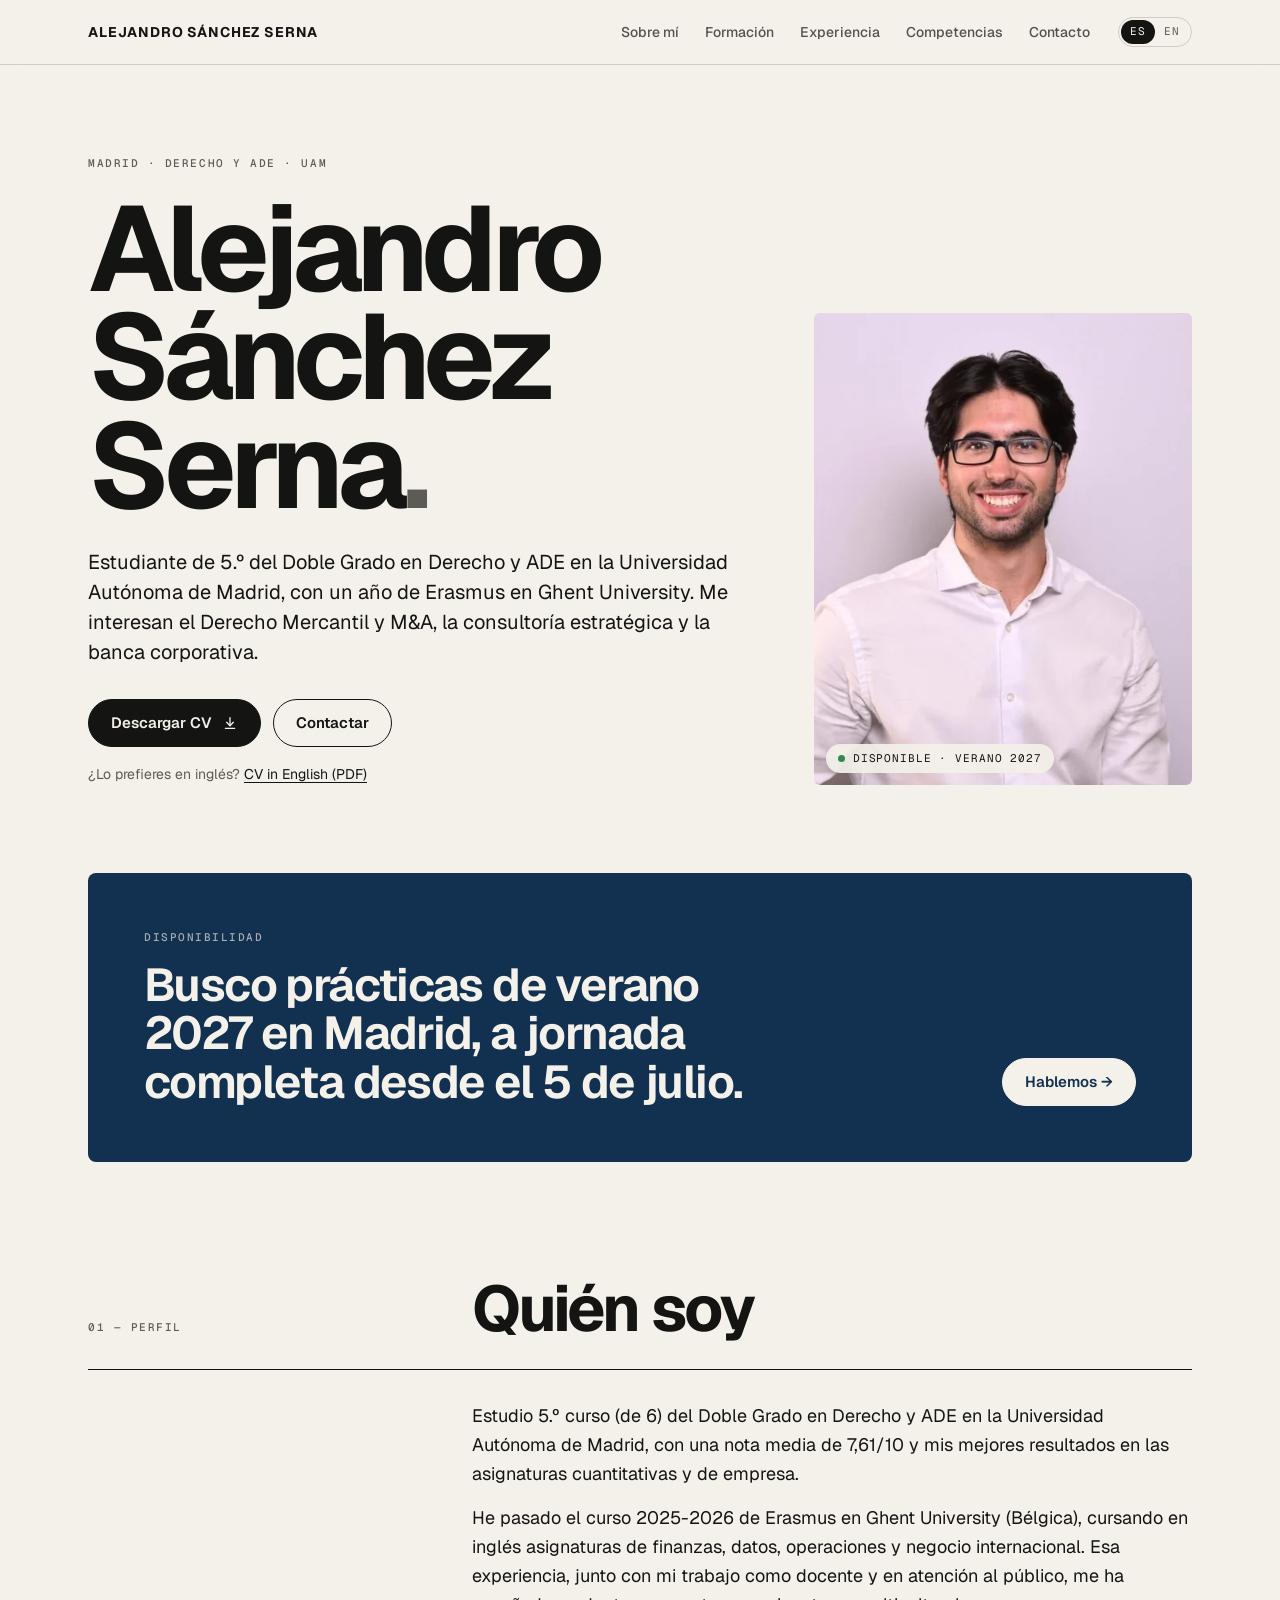
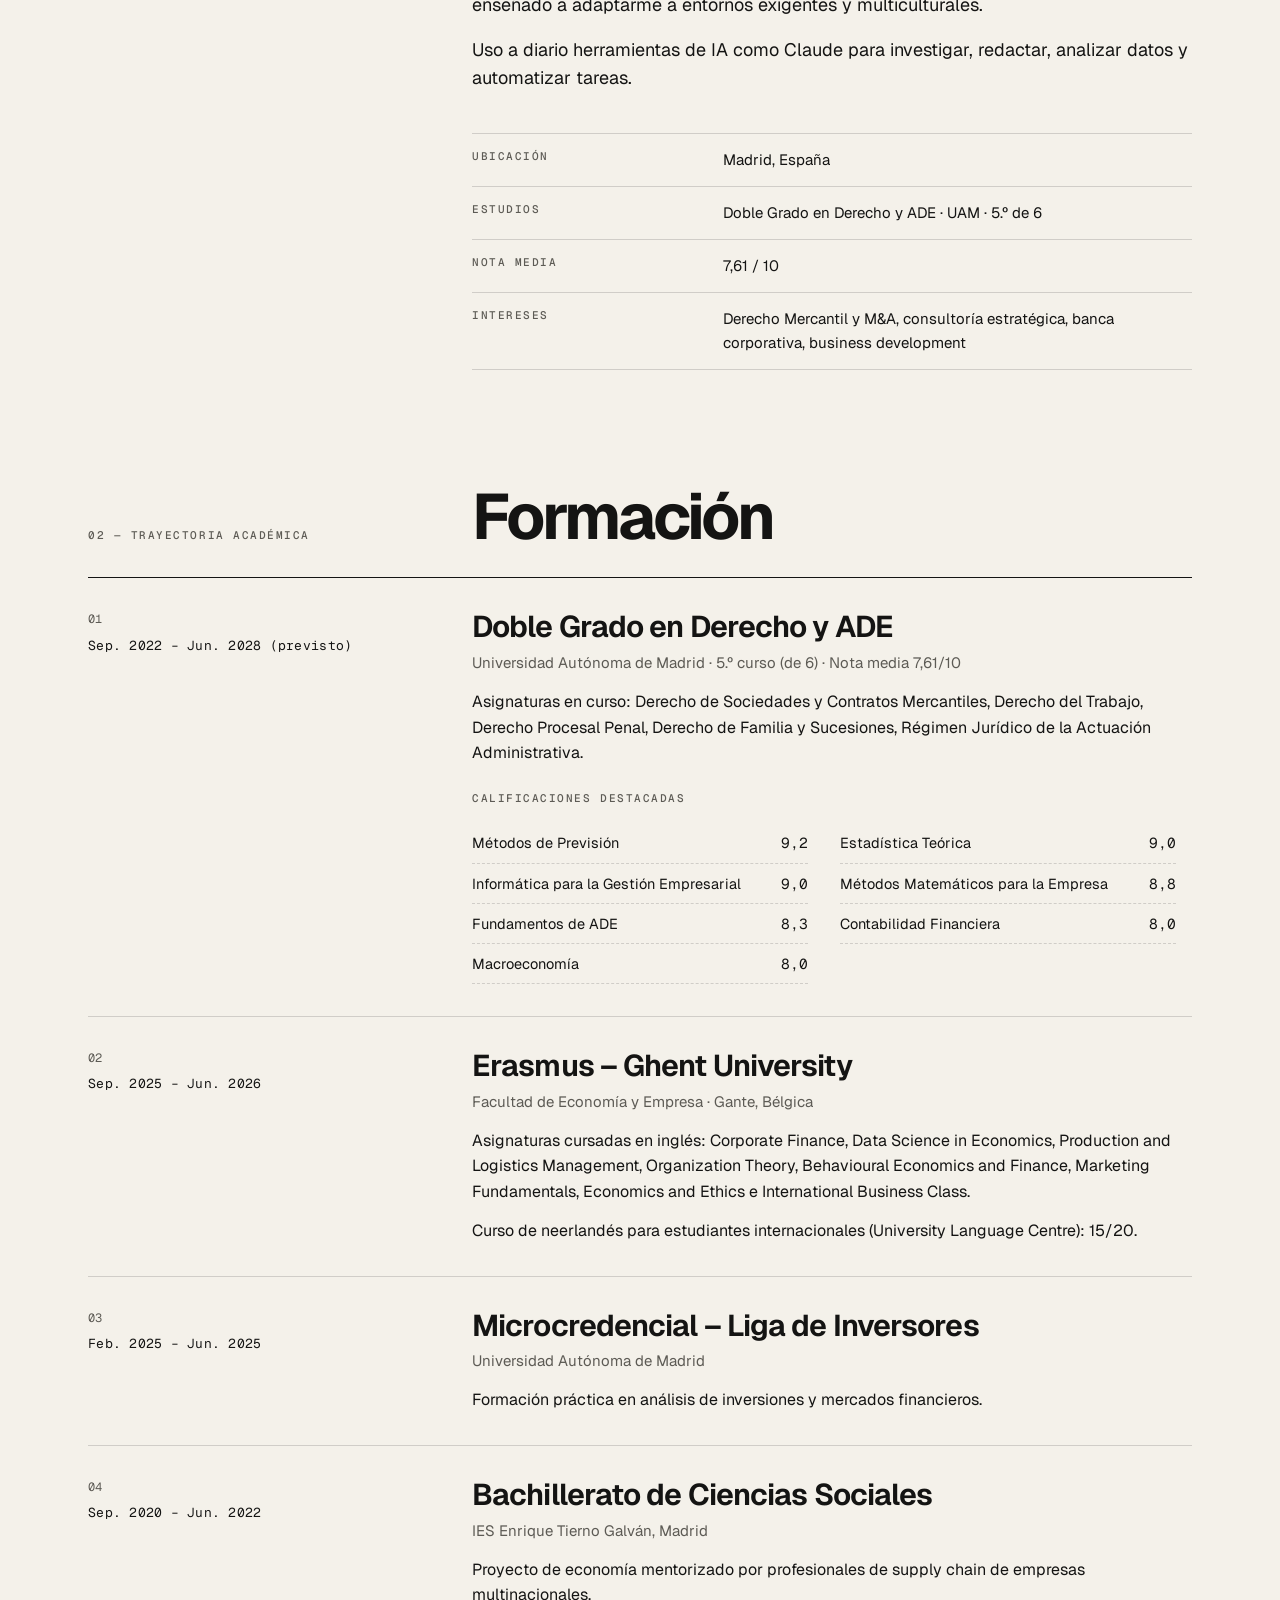
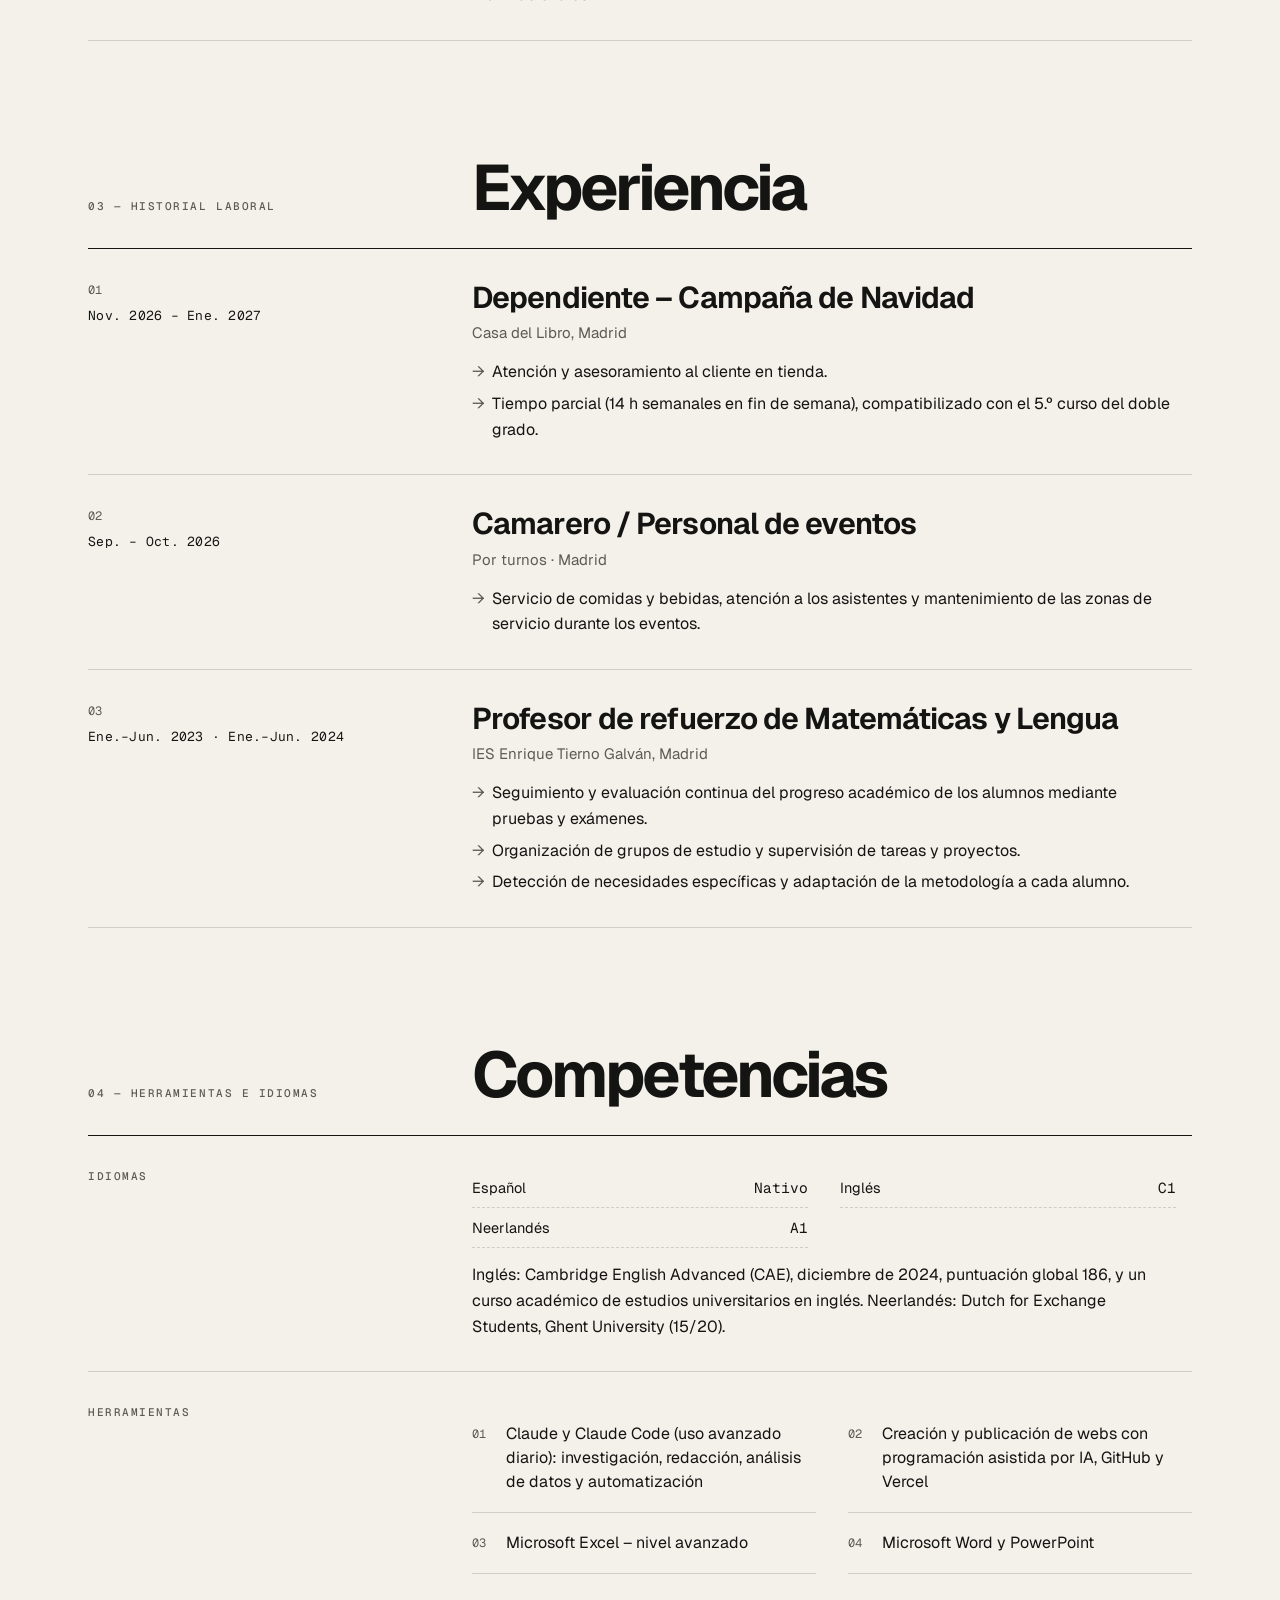
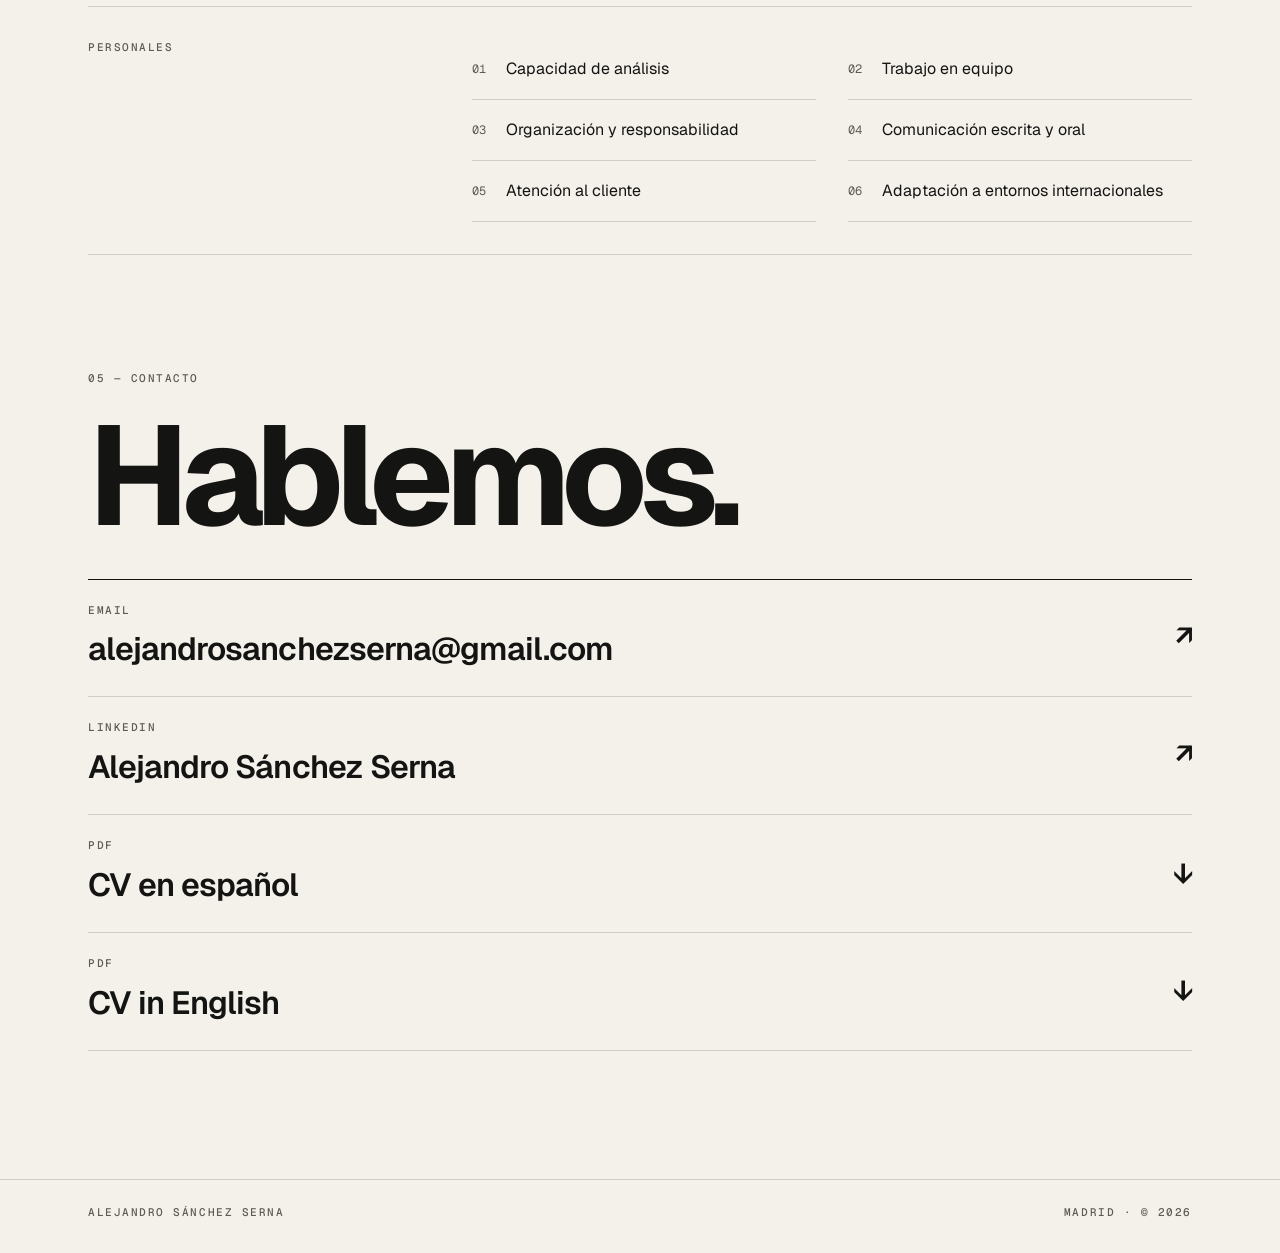
==== commit f0e7a2bd: "Actualizar currículum: nuevo diseño claro, versión en inglés, foto y CV en PDF - Contenido actualiza" ====
--- a/index.html
+++ b/index.html
@@ -2,213 +2,366 @@
 <html lang="es">
 <head>
   <meta charset="UTF-8" />
-  <meta name="viewport" content="width=device-width, initial-scale=1.0, viewport-fit=cover" />
-  <title>Alejandro Sánchez Serna</title>
-  <meta name="description" content="Alejandro Sánchez Serna, estudiante del Doble Grado en Derecho y ADE en la Universidad Autónoma de Madrid. Formación, experiencia, idiomas y contacto." />
-  <meta property="og:title" content="Alejandro Sánchez Serna" />
-  <meta property="og:description" content="Estudiante de Derecho y ADE en la Universidad Autónoma de Madrid." />
+  <meta name="viewport" content="width=device-width, initial-scale=1.0" />
+  <title>Alejandro Sánchez Serna · Currículum · Derecho y ADE (UAM)</title>
+  <meta name="description" content="Currículum de Alejandro Sánchez Serna: 5.º de Derecho y ADE (UAM), Erasmus en Ghent University, inglés C1. Disponible para prácticas en verano 2027." />
+  <meta name="author" content="Alejandro Sánchez Serna" />
+  <meta name="theme-color" content="#f4f1ea" />
+  <link rel="canonical" href="https://curriculum-alejandro-sanchez-serna.vercel.app/" />
+  <link rel="alternate" hreflang="es" href="https://curriculum-alejandro-sanchez-serna.vercel.app/" />
+  <link rel="alternate" hreflang="en" href="https://curriculum-alejandro-sanchez-serna.vercel.app/en/" />
+  <link rel="alternate" hreflang="x-default" href="https://curriculum-alejandro-sanchez-serna.vercel.app/" />
+
   <meta property="og:type" content="profile" />
-  <meta name="theme-color" content="#F2F1EC" media="(prefers-color-scheme: light)" />
-  <meta name="theme-color" content="#11161E" media="(prefers-color-scheme: dark)" />
-  <link rel="preload" href="assets/fonts/bricolage.woff2" as="font" type="font/woff2" crossorigin />
-  <link rel="preload" href="assets/fonts/geist.woff2" as="font" type="font/woff2" crossorigin />
-  <link rel="stylesheet" href="assets/site.css" />
+  <meta property="og:locale" content="es_ES" />
+  <meta property="og:locale:alternate" content="en_GB" />
+  <meta property="og:url" content="https://curriculum-alejandro-sanchez-serna.vercel.app/" />
+  <meta property="og:title" content="Alejandro Sánchez Serna · Currículum" />
+  <meta property="og:description" content="Estudiante de Derecho y ADE (UAM) · Erasmus en Ghent University · Inglés C1. Disponible para prácticas de verano 2027 en Madrid." />
+  <meta property="og:image" content="https://curriculum-alejandro-sanchez-serna.vercel.app/img/alejandro-sanchez-serna-og.jpg" />
+  <meta property="og:image:alt" content="Retrato de Alejandro Sánchez Serna" />
+  <meta name="twitter:card" content="summary" />
+  <meta name="twitter:title" content="Alejandro Sánchez Serna · Currículum" />
+  <meta name="twitter:description" content="Estudiante de Derecho y ADE (UAM) · Erasmus en Ghent University · Inglés C1. Disponible para prácticas de verano 2027 en Madrid." />
+  <meta name="twitter:image" content="https://curriculum-alejandro-sanchez-serna.vercel.app/img/alejandro-sanchez-serna-og.jpg" />
+
+  <script type="application/ld+json">
+  {
+    "@context": "https://schema.org",
+    "@type": "Person",
+    "name": "Alejandro Sánchez Serna",
+    "url": "https://curriculum-alejandro-sanchez-serna.vercel.app/",
+    "image": "https://curriculum-alejandro-sanchez-serna.vercel.app/img/alejandro-sanchez-serna-og.jpg",
+    "jobTitle": "Estudiante del Doble Grado en Derecho y ADE",
+    "address": { "@type": "PostalAddress", "addressLocality": "Madrid", "addressCountry": "ES" },
+    "alumniOf": [
+      { "@type": "CollegeOrUniversity", "name": "Universidad Autónoma de Madrid" },
+      { "@type": "CollegeOrUniversity", "name": "Ghent University" }
+    ],
+    "knowsLanguage": ["es", "en", "nl"],
+    "sameAs": ["https://www.linkedin.com/in/alejandro-s%C3%A1nchez-serna-419348226/"]
+  }
+  </script>
+
+  <link rel="preconnect" href="https://fonts.googleapis.com" />
+  <link rel="preconnect" href="https://fonts.gstatic.com" crossorigin />
+  <link rel="stylesheet" href="https://fonts.googleapis.com/css2?family=Geist:wght@400..800&family=Geist+Mono:wght@400..600&display=swap" />
+  <link rel="stylesheet" href="/styles.css" />
+  <script>document.documentElement.classList.add('js');</script>
 </head>
 <body>
-  <a class="skip" href="#contenido">Saltar al contenido</a>
-
-  <header class="nav" data-open="false">
-    <a class="wordmark" href="#inicio">Alejandro Sánchez Serna</a>
-    <button class="menu-btn" type="button" aria-expanded="false" aria-controls="nav-links" aria-label="Abrir menú"><span></span></button>
-    <nav aria-label="Secciones">
-      <ul class="nav-links" id="nav-links">
-        <li><a href="#about">Sobre mí</a></li>
-        <li><a href="#formacion">Formación</a></li>
-        <li><a href="#experiencia">Experiencia</a></li>
-        <li><a href="#idiomas">Idiomas</a></li>
-        <li><a href="#contacto">Contacto</a></li>
-      </ul>
-    </nav>
+
+  <a class="skip-link" href="#sobre-mi">Saltar al contenido</a>
+
+  <header class="site-header">
+    <div class="wrap">
+      <a class="brand" href="#top">Alejandro Sánchez Serna</a>
+      <div class="header-right">
+        <ul class="nav-links">
+          <li><a href="#sobre-mi">Sobre mí</a></li>
+          <li><a href="#formacion">Formación</a></li>
+          <li><a href="#experiencia">Experiencia</a></li>
+          <li><a href="#competencias">Competencias</a></li>
+          <li><a href="#contacto">Contacto</a></li>
+        </ul>
+        <div class="lang-switch" aria-label="Idioma">
+          <span aria-current="true" lang="es">ES</span>
+          <a href="/en/" hreflang="en" lang="en" title="English version">EN</a>
+        </div>
+      </div>
+    </div>
   </header>
 
-  <main class="journey" id="contenido">
-    <div class="stage" aria-hidden="false">
-      <div class="world" id="world">
-        <!-- world:start --><svg class="world-svg" xmlns="http://www.w3.org/2000/svg" viewBox="-536 -408 3219 2616" width="3219" height="2616" data-vx="-536" data-vy="-408" role="img" aria-label="Ilustración de un pequeño mundo de papel: Madrid, una plaza, el campus de la UAM, un aula, los canales de Gante y una oficina de correos, unidos por un camino."><defs><filter id="paper" x="-10%" y="-10%" width="120%" height="130%"><feDropShadow dx="0" dy="10" stdDeviation="9" flood-color="#1F3A5F" flood-opacity=".16"/></filter><linearGradient id="flag-es" x1="0" y1="0" x2="0" y2="1"><stop offset=".3" stop-color="#C8102E"/><stop offset=".3" stop-color="#F1BF00"/><stop offset=".62" stop-color="#F1BF00"/><stop offset=".62" stop-color="#C8102E"/></linearGradient><linearGradient id="flag-en" x1="0" y1="0" x2="0" y2="1"><stop offset=".26" stop-color="#012169"/><stop offset=".26" stop-color="#FFFFFF"/><stop offset=".33" stop-color="#FFFFFF"/><stop offset=".33" stop-color="#C8102E"/><stop offset=".5" stop-color="#C8102E"/><stop offset=".5" stop-color="#FFFFFF"/><stop offset=".57" stop-color="#FFFFFF"/><stop offset=".57" stop-color="#012169"/></linearGradient><linearGradient id="flag-nl" x1="0" y1="0" x2="0" y2="1"><stop offset=".28" stop-color="#AE1C28"/><stop offset=".28" stop-color="#FFFFFF"/><stop offset=".56" stop-color="#FFFFFF"/><stop offset=".56" stop-color="#21468B"/></linearGradient></defs><g filter="url(#paper)"><g class="scene" style="--i:0" id="scene-madrid" data-cx="0.0" data-cy="188.8"><title>Madrid</title><polygon class="earth-l" points="-415.7,288.0 0.0,528.0 0.0,494.4 -415.7,254.4"/><polygon class="earth-r" points="415.7,288.0 0.0,528.0 0.0,494.4 415.7,254.4"/><polygon class="grass-l" points="-415.7,254.4 0.0,494.4 0.0,480.0 -415.7,240.0"/><polygon class="grass-r" points="415.7,254.4 0.0,494.4 0.0,480.0 415.7,240.0"/><polygon class="grass-t" points="0.0,0.0 415.7,240.0 0.0,480.0 -415.7,240.0"/><polygon class="road-t" points="-173.2,100.0 242.5,340.0 173.2,380.0 -242.5,140.0"/><polygon class="paper-t" points="-185.0,130.8 -153.8,148.8 -158.0,151.2 -189.1,133.2"/><polygon class="paper-t" points="-115.7,170.8 -84.5,188.8 -88.7,191.2 -119.9,173.2"/><polygon class="paper-t" points="-46.4,210.8 -15.2,228.8 -19.4,231.2 -50.6,213.2"/><polygon class="paper-t" points="22.9,250.8 54.0,268.8 49.9,271.2 18.7,253.2"/><polygon class="paper-t" points="92.1,290.8 123.3,308.8 119.2,311.2 88.0,293.2"/><polygon class="paper-t" points="161.4,330.8 192.6,348.8 188.4,351.2 157.3,333.2"/><polygon class="stone-l" points="-93.5,70.0 -17.3,114.0 -17.3,11.6 -93.5,-32.4"/><polygon class="stone-r" points="72.7,62.0 -17.3,114.0 -17.3,11.6 72.7,-40.4"/><polygon class="stone-t" points="-3.5,-84.4 72.7,-40.4 -17.3,11.6 -93.5,-32.4"/><polygon class="glass" points="-84.9,63.8 -59.2,78.6 -59.2,56.6 -84.9,41.8"/><polygon class="glass" points="-84.9,34.8 -59.2,49.6 -59.2,27.6 -84.9,12.8"/><polygon class="glass" points="-84.9,5.8 -59.2,20.6 -59.2,-1.4 -84.9,-16.2"/><polygon class="glass" points="-51.6,83.0 -26.0,97.8 -26.0,75.8 -51.6,61.0"/><polygon class="glass" points="-51.6,54.0 -26.0,68.8 -26.0,46.8 -51.6,32.0"/><polygon class="glass" points="-51.6,25.0 -26.0,39.8 -26.0,17.8 -51.6,3.0"/><polygon class="glass dim" points="64.1,55.8 31.5,74.6 31.5,52.6 64.1,33.8"/><polygon class="glass dim" points="64.1,26.8 31.5,45.6 31.5,23.6 64.1,4.8"/><polygon class="glass dim" points="64.1,-2.2 31.5,16.6 31.5,-5.4 64.1,-24.2"/><polygon class="glass dim" points="23.9,79.0 -8.7,97.8 -8.7,75.8 23.9,57.0"/><polygon class="glass dim" points="23.9,50.0 -8.7,68.8 -8.7,46.8 23.9,28.0"/><polygon class="glass dim" points="23.9,21.0 -8.7,39.8 -8.7,17.8 23.9,-1.0"/><polygon class="terra-l" points="-13.9,120.0 48.5,156.0 48.5,79.2 -13.9,43.2"/><polygon class="terra-r" points="131.6,108.0 48.5,156.0 48.5,79.2 131.6,31.2"/><polygon class="terra-t" points="69.3,-4.8 131.6,31.2 48.5,79.2 -13.9,43.2"/><polygon class="glass" points="-5.2,113.8 13.5,124.6 13.5,100.9 -5.2,90.1"/><polygon class="glass" points="-5.2,83.1 13.5,93.9 13.5,70.2 -5.2,59.4"/><polygon class="glass" points="21.1,129.0 39.8,139.8 39.8,116.1 21.1,105.3"/><polygon class="glass" points="21.1,98.3 39.8,109.1 39.8,85.4 21.1,74.6"/><polygon class="glass dim" points="123.0,101.8 106.1,111.5 106.1,87.9 123.0,78.1"/><polygon class="glass dim" points="123.0,71.1 106.1,80.8 106.1,57.1 123.0,47.4"/><polygon class="glass dim" points="98.5,115.9 81.6,125.7 81.6,102.0 98.5,92.3"/><polygon class="glass dim" points="98.5,85.2 81.6,94.9 81.6,71.3 98.5,61.5"/><polygon class="glass dim" points="74.0,130.1 57.2,139.8 57.2,116.1 74.0,106.4"/><polygon class="glass dim" points="74.0,99.3 57.2,109.1 57.2,85.4 74.0,75.7"/><polygon class="paper-l" points="62.4,156.0 131.6,196.0 131.6,80.8 62.4,40.8"/><polygon class="paper-r" points="214.8,148.0 131.6,196.0 131.6,80.8 214.8,32.8"/><polygon class="paper-t" points="145.5,-7.2 214.8,32.8 131.6,80.8 62.4,40.8"/><polygon class="glass" points="71.0,149.8 93.2,162.6 93.2,136.4 71.0,123.6"/><polygon class="glass" points="71.0,116.5 93.2,129.3 93.2,103.1 71.0,90.3"/><polygon class="glass" points="71.0,83.2 93.2,96.0 93.2,69.8 71.0,57.0"/><polygon class="glass" points="100.8,167.0 123.0,179.8 123.0,153.6 100.8,140.8"/><polygon class="glass" points="100.8,133.7 123.0,146.5 123.0,120.3 100.8,107.5"/><polygon class="glass" points="100.8,100.4 123.0,113.2 123.0,87.0 100.8,74.2"/><polygon class="glass dim" points="206.1,141.8 177.0,158.6 177.0,132.4 206.1,115.6"/><polygon class="glass dim" points="206.1,108.5 177.0,125.3 177.0,99.1 206.1,82.3"/><polygon class="glass dim" points="206.1,75.2 177.0,92.0 177.0,65.8 206.1,49.0"/><polygon class="glass dim" points="169.4,163.0 140.3,179.8 140.3,153.6 169.4,136.8"/><polygon class="glass dim" points="169.4,129.7 140.3,146.5 140.3,120.3 169.4,103.5"/><polygon class="glass dim" points="169.4,96.4 140.3,113.2 140.3,87.0 169.4,70.2"/><polygon class="ink-l" points="84.9,169.0 109.1,183.0 109.1,147.8 84.9,133.8"/><rect class="paper-r" x="121.6" y="26.8" width="34" height="12"/><path class="slate-l" d="M121.6,26.8 a17,17 0 0 1 34,0 z"/><path class="slate-t" d="M127.6,20.8 a12,12 0 0 1 14,-7 a17,17 0 0 0 -14,7 z"/><line class="post" x1="138.6" y1="9.8" x2="138.6" y2="-1.2"/><circle class="terra-l" cx="138.6" cy="-3.2" r="3"/><polygon class="stone-l" points="206.1,177.0 235.6,194.0 235.6,-17.2 206.1,-34.2"/><polygon class="stone-r" points="265.0,177.0 235.6,194.0 235.6,-17.2 265.0,-34.2"/><polygon class="stone-t" points="235.6,-51.2 265.0,-34.2 235.6,-17.2 206.1,-34.2"/><polygon class="glass" points="212.3,171.0 229.3,180.8 229.3,166.2 212.3,156.4"/><polygon class="glass" points="212.3,151.3 229.3,161.1 229.3,146.5 212.3,136.7"/><polygon class="glass" points="212.3,131.6 229.3,141.4 229.3,126.8 212.3,117.0"/><polygon class="glass" points="212.3,111.9 229.3,121.7 229.3,107.1 212.3,97.3"/><polygon class="glass" points="212.3,92.2 229.3,102.0 229.3,87.4 212.3,77.6"/><polygon class="glass" points="212.3,72.4 229.3,82.2 229.3,67.6 212.3,57.8"/><polygon class="glass" points="212.3,52.7 229.3,62.5 229.3,47.9 212.3,38.1"/><polygon class="glass" points="212.3,33.0 229.3,42.8 229.3,28.2 212.3,18.4"/><polygon class="glass" points="212.3,13.3 229.3,23.1 229.3,8.5 212.3,-1.3"/><polygon class="glass" points="212.3,-6.4 229.3,3.4 229.3,-11.2 212.3,-21.0"/><polygon class="glass dim" points="258.8,171.0 241.8,180.8 241.8,166.2 258.8,156.4"/><polygon class="glass dim" points="258.8,151.3 241.8,161.1 241.8,146.5 258.8,136.7"/><polygon class="glass dim" points="258.8,131.6 241.8,141.4 241.8,126.8 258.8,117.0"/><polygon class="glass dim" points="258.8,111.9 241.8,121.7 241.8,107.1 258.8,97.3"/><polygon class="glass dim" points="258.8,92.2 241.8,102.0 241.8,87.4 258.8,77.6"/><polygon class="glass dim" points="258.8,72.4 241.8,82.2 241.8,67.6 258.8,57.8"/><polygon class="glass dim" points="258.8,52.7 241.8,62.5 241.8,47.9 258.8,38.1"/><polygon class="glass dim" points="258.8,33.0 241.8,42.8 241.8,28.2 258.8,18.4"/><polygon class="glass dim" points="258.8,13.3 241.8,23.1 241.8,8.5 258.8,-1.3"/><polygon class="glass dim" points="258.8,-6.4 241.8,3.4 241.8,-11.2 258.8,-21.0"/><polygon class="ink-l" points="239.0,206.0 268.5,223.0 268.5,-26.6 239.0,-43.6"/><polygon class="ink-r" points="297.9,206.0 268.5,223.0 268.5,-26.6 297.9,-43.6"/><polygon class="ink-t" points="268.5,-60.6 297.9,-43.6 268.5,-26.6 239.0,-43.6"/><polygon class="glass" points="245.3,200.0 262.2,209.8 262.2,195.3 245.3,185.5"/><polygon class="glass" points="245.3,180.4 262.2,190.2 262.2,175.7 245.3,165.9"/><polygon class="glass" points="245.3,160.7 262.2,170.5 262.2,156.0 245.3,146.2"/><polygon class="glass" points="245.3,141.1 262.2,150.9 262.2,136.4 245.3,126.6"/><polygon class="glass" points="245.3,121.5 262.2,131.3 262.2,116.8 245.3,107.0"/><polygon class="glass" points="245.3,101.9 262.2,111.7 262.2,97.2 245.3,87.4"/><polygon class="glass" points="245.3,82.2 262.2,92.0 262.2,77.5 245.3,67.7"/><polygon class="glass" points="245.3,62.6 262.2,72.4 262.2,57.9 245.3,48.1"/><polygon class="glass" points="245.3,43.0 262.2,52.8 262.2,38.3 245.3,28.5"/><polygon class="glass" points="245.3,23.4 262.2,33.2 262.2,18.7 245.3,8.9"/><polygon class="glass" points="245.3,3.7 262.2,13.5 262.2,-1.0 245.3,-10.8"/><polygon class="glass" points="245.3,-15.9 262.2,-6.1 262.2,-20.6 245.3,-30.4"/><polygon class="glass dim" points="291.7,200.0 274.7,209.8 274.7,195.3 291.7,185.5"/><polygon class="glass dim" points="291.7,180.4 274.7,190.2 274.7,175.7 291.7,165.9"/><polygon class="glass dim" points="291.7,160.7 274.7,170.5 274.7,156.0 291.7,146.2"/><polygon class="glass dim" points="291.7,141.1 274.7,150.9 274.7,136.4 291.7,126.6"/><polygon class="glass dim" points="291.7,121.5 274.7,131.3 274.7,116.8 291.7,107.0"/><polygon class="glass dim" points="291.7,101.9 274.7,111.7 274.7,97.2 291.7,87.4"/><polygon class="glass dim" points="291.7,82.2 274.7,92.0 274.7,77.5 291.7,67.7"/><polygon class="glass dim" points="291.7,62.6 274.7,72.4 274.7,57.9 291.7,48.1"/><polygon class="glass dim" points="291.7,43.0 274.7,52.8 274.7,38.3 291.7,28.5"/><polygon class="glass dim" points="291.7,23.4 274.7,33.2 274.7,18.7 291.7,8.9"/><polygon class="glass dim" points="291.7,3.7 274.7,13.5 274.7,-1.0 291.7,-10.8"/><polygon class="glass dim" points="291.7,-15.9 274.7,-6.1 274.7,-20.6 291.7,-30.4"/><polygon class="stone-l" points="-374.1,236.2 -367.9,239.8 -367.9,195.0 -374.1,191.4"/><polygon class="stone-r" points="-256.3,175.4 -367.9,239.8 -367.9,195.0 -256.3,130.6"/><polygon class="stone-t" points="-262.6,127.0 -256.3,130.6 -367.9,195.0 -374.1,191.4"/><polygon class="paper-l" points="-262.6,171.8 -110.2,259.8 -110.2,215.0 -262.6,127.0"/><polygon class="paper-r" points="-103.9,256.2 -110.2,259.8 -110.2,215.0 -103.9,211.4"/><polygon class="paper-t" points="-256.3,123.4 -103.9,211.4 -110.2,215.0 -262.6,127.0"/><polygon class="slate-l" points="-213.4,197.9 -182.2,215.9 -182.2,199.9 -213.4,181.9"/><polygon class="slate-r" points="-180.1,214.7 -182.2,215.9 -182.2,199.9 -180.1,198.7"/><polygon class="slate-t" points="-211.3,180.7 -180.1,198.7 -182.2,199.9 -213.4,181.9"/><polygon class="stone-l" points="271.9,235.0 301.4,252.0 301.4,21.6 271.9,4.6"/><polygon class="stone-r" points="330.8,235.0 301.4,252.0 301.4,21.6 330.8,4.6"/><polygon class="stone-t" points="301.4,-12.4 330.8,4.6 301.4,21.6 271.9,4.6"/><polygon class="glass" points="278.2,229.0 295.1,238.8 295.1,224.3 278.2,214.5"/><polygon class="glass" points="278.2,209.3 295.1,219.1 295.1,204.6 278.2,194.8"/><polygon class="glass" points="278.2,189.7 295.1,199.5 295.1,184.9 278.2,175.1"/><polygon class="glass" points="278.2,170.0 295.1,179.8 295.1,165.3 278.2,155.5"/><polygon class="glass" points="278.2,150.3 295.1,160.1 295.1,145.6 278.2,135.8"/><polygon class="glass" points="278.2,130.7 295.1,140.5 295.1,125.9 278.2,116.1"/><polygon class="glass" points="278.2,111.0 295.1,120.8 295.1,106.3 278.2,96.5"/><polygon class="glass" points="278.2,91.3 295.1,101.1 295.1,86.6 278.2,76.8"/><polygon class="glass" points="278.2,71.7 295.1,81.5 295.1,66.9 278.2,57.1"/><polygon class="glass" points="278.2,52.0 295.1,61.8 295.1,47.3 278.2,37.5"/><polygon class="glass" points="278.2,32.3 295.1,42.1 295.1,27.6 278.2,17.8"/><polygon class="glass dim" points="324.6,229.0 307.6,238.8 307.6,224.3 324.6,214.5"/><polygon class="glass dim" points="324.6,209.3 307.6,219.1 307.6,204.6 324.6,194.8"/><polygon class="glass dim" points="324.6,189.7 307.6,199.5 307.6,184.9 324.6,175.1"/><polygon class="glass dim" points="324.6,170.0 307.6,179.8 307.6,165.3 324.6,155.5"/><polygon class="glass dim" points="324.6,150.3 307.6,160.1 307.6,145.6 324.6,135.8"/><polygon class="glass dim" points="324.6,130.7 307.6,140.5 307.6,125.9 324.6,116.1"/><polygon class="glass dim" points="324.6,111.0 307.6,120.8 307.6,106.3 324.6,96.5"/><polygon class="glass dim" points="324.6,91.3 307.6,101.1 307.6,86.6 324.6,76.8"/><polygon class="glass dim" points="324.6,71.7 307.6,81.5 307.6,66.9 324.6,57.1"/><polygon class="glass dim" points="324.6,52.0 307.6,61.8 307.6,47.3 324.6,37.5"/><polygon class="glass dim" points="324.6,32.3 307.6,42.1 307.6,27.6 324.6,17.8"/><polygon class="slate-l" points="-230.4,209.3 -199.2,227.3 -199.2,225.7 -230.4,207.7"/><polygon class="slate-r" points="-180.1,216.3 -199.2,227.3 -199.2,225.7 -180.1,214.7"/><polygon class="slate-t" points="-211.3,196.7 -180.1,214.7 -199.2,225.7 -230.4,207.7"/><polygon class="wood-l" points="-256.3,224.2 -187.1,264.2 -187.1,244.3 -256.3,204.3"/><polygon class="wood-r" points="-155.9,246.2 -187.1,264.2 -187.1,244.3 -155.9,226.3"/><polygon class="wood-t" points="-225.2,186.3 -155.9,226.3 -187.1,244.3 -256.3,204.3"/><polygon class="wood-l" points="-374.1,240.0 -221.7,328.0 -221.7,324.2 -374.1,236.2"/><polygon class="wood-r" points="-103.9,260.0 -221.7,328.0 -221.7,324.2 -103.9,256.2"/><polygon class="wood-t" points="-256.3,168.2 -103.9,256.2 -221.7,324.2 -374.1,236.2"/><polygon class="terra-l" points="-190.5,228.3 -180.1,234.3 -180.1,230.5 -190.5,224.5"/><polygon class="terra-r" points="-166.3,226.3 -180.1,234.3 -180.1,230.5 -166.3,222.5"/><polygon class="terra-t" points="-176.7,216.5 -166.3,222.5 -180.1,230.5 -190.5,224.5"/><polygon class="ink-l" points="-190.5,224.5 -180.1,230.5 -180.1,227.3 -190.5,221.3"/><polygon class="ink-r" points="-166.3,222.5 -180.1,230.5 -180.1,227.3 -166.3,219.3"/><polygon class="ink-t" points="-176.7,213.3 -166.3,219.3 -180.1,227.3 -190.5,221.3"/><polygon class="ink-l" points="-266.7,254.2 -246.0,266.2 -246.0,251.8 -266.7,239.8"/><polygon class="ink-r" points="-225.2,254.2 -246.0,266.2 -246.0,251.8 -225.2,239.8"/><polygon class="ink-t" points="-246.0,227.8 -225.2,239.8 -246.0,251.8 -266.7,239.8"/><polygon class="ink-l" points="304.8,264.0 334.3,281.0 334.3,12.2 304.8,-4.8"/><polygon class="ink-r" points="363.7,264.0 334.3,281.0 334.3,12.2 363.7,-4.8"/><polygon class="ink-t" points="334.3,-21.8 363.7,-4.8 334.3,12.2 304.8,-4.8"/><polygon class="glass" points="311.1,258.0 328.1,267.8 328.1,253.3 311.1,243.5"/><polygon class="glass" points="311.1,238.4 328.1,248.2 328.1,233.7 311.1,223.9"/><polygon class="glass" points="311.1,218.8 328.1,228.6 328.1,214.1 311.1,204.3"/><polygon class="glass" points="311.1,199.2 328.1,209.0 328.1,194.5 311.1,184.7"/><polygon class="glass" points="311.1,179.6 328.1,189.4 328.1,175.0 311.1,165.2"/><polygon class="glass" points="311.1,160.0 328.1,169.8 328.1,155.4 311.1,145.6"/><polygon class="glass" points="311.1,140.4 328.1,150.2 328.1,135.8 311.1,126.0"/><polygon class="glass" points="311.1,120.8 328.1,130.6 328.1,116.2 311.1,106.4"/><polygon class="glass" points="311.1,101.2 328.1,111.0 328.1,96.6 311.1,86.8"/><polygon class="glass" points="311.1,81.7 328.1,91.5 328.1,77.0 311.1,67.2"/><polygon class="glass" points="311.1,62.1 328.1,71.9 328.1,57.4 311.1,47.6"/><polygon class="glass" points="311.1,42.5 328.1,52.3 328.1,37.8 311.1,28.0"/><polygon class="glass" points="311.1,22.9 328.1,32.7 328.1,18.2 311.1,8.4"/><polygon class="glass dim" points="357.5,258.0 340.5,267.8 340.5,253.3 357.5,243.5"/><polygon class="glass dim" points="357.5,238.4 340.5,248.2 340.5,233.7 357.5,223.9"/><polygon class="glass dim" points="357.5,218.8 340.5,228.6 340.5,214.1 357.5,204.3"/><polygon class="glass dim" points="357.5,199.2 340.5,209.0 340.5,194.5 357.5,184.7"/><polygon class="glass dim" points="357.5,179.6 340.5,189.4 340.5,175.0 357.5,165.2"/><polygon class="glass dim" points="357.5,160.0 340.5,169.8 340.5,155.4 357.5,145.6"/><polygon class="glass dim" points="357.5,140.4 340.5,150.2 340.5,135.8 357.5,126.0"/><polygon class="glass dim" points="357.5,120.8 340.5,130.6 340.5,116.2 357.5,106.4"/><polygon class="glass dim" points="357.5,101.2 340.5,111.0 340.5,96.6 357.5,86.8"/><polygon class="glass dim" points="357.5,81.7 340.5,91.5 340.5,77.0 357.5,67.2"/><polygon class="glass dim" points="357.5,62.1 340.5,71.9 340.5,57.4 357.5,47.6"/><polygon class="glass dim" points="357.5,42.5 340.5,52.3 340.5,37.8 357.5,28.0"/><polygon class="glass dim" points="357.5,22.9 340.5,32.7 340.5,18.2 357.5,8.4"/><line class="post" x1="-55.4" y1="272.0" x2="-55.4" y2="201.6"/><circle class="glass lamp" cx="-55.4" cy="201.6" r="4.5"/><ellipse class="shadow" cx="-62.4" cy="324.0" rx="14.2" ry="7.1"/><rect class="wood-r" x="-65.0" y="305.1" width="5.2" height="18.9" rx="1.5"/><circle class="sage-r" cx="-60.3" cy="296.2" r="15.8"/><circle class="sage-l" cx="-62.4" cy="294.1" r="15.8"/><circle class="sage-t" cx="-66.8" cy="289.4" r="8.7"/><polygon class="wood-l" points="10.4,318.2 52.0,342.2 52.0,329.4 10.4,305.4"/><polygon class="wood-r" points="55.4,340.2 52.0,342.2 52.0,329.4 55.4,327.4"/><polygon class="wood-t" points="13.9,303.4 55.4,327.4 52.0,329.4 10.4,305.4"/><polygon class="wood-l" points="-1.7,329.0 39.8,353.0 39.8,349.2 -1.7,325.2"/><polygon class="wood-r" points="55.4,344.0 39.8,353.0 39.8,349.2 55.4,340.2"/><polygon class="wood-t" points="13.9,316.2 55.4,340.2 39.8,349.2 -1.7,325.2"/><ellipse class="shadow" cx="6.9" cy="412.0" rx="12.2" ry="6.1"/><rect class="wood-r" x="4.7" y="395.8" width="4.5" height="16.2" rx="1.5"/><circle class="terra-r" cx="8.7" cy="388.2" r="13.5"/><circle class="terra-l" cx="6.9" cy="386.4" r="13.5"/><circle class="terra-t" cx="3.1" cy="382.3" r="7.4"/></g><g class="bridge"><polygon class="wood-l" points="-103.9,549.6 -34.6,589.6 -34.6,580.0 -103.9,540.0"/><polygon class="wood-r" points="311.8,389.6 -34.6,589.6 -34.6,580.0 311.8,380.0"/><polygon class="road-t" points="242.5,340.0 311.8,380.0 -34.6,580.0 -103.9,540.0"/></g><g class="scene" style="--i:1" id="scene-plaza" data-cx="207.8" data-cy="628.8"><title>Sobre mí</title><polygon class="earth-l" points="-207.8,728.0 207.8,968.0 207.8,934.4 -207.8,694.4"/><polygon class="earth-r" points="623.5,728.0 207.8,968.0 207.8,934.4 623.5,694.4"/><polygon class="stone-l" points="-207.8,694.4 207.8,934.4 207.8,920.0 -207.8,680.0"/><polygon class="stone-r" points="623.5,694.4 207.8,934.4 207.8,920.0 623.5,680.0"/><polygon class="stone-t" points="207.8,440.0 623.5,680.0 207.8,920.0 -207.8,680.0"/><polygon class="road-t" points="34.6,540.0 450.3,780.0 381.1,820.0 -34.6,580.0"/><polygon class="paper-t" points="22.9,570.8 54.0,588.8 49.9,591.2 18.7,573.2"/><polygon class="paper-t" points="92.1,610.8 123.3,628.8 119.2,631.2 88.0,613.2"/><polygon class="paper-t" points="161.4,650.8 192.6,668.8 188.4,671.2 157.3,653.2"/><polygon class="paper-t" points="230.7,690.8 261.9,708.8 257.7,711.2 226.6,693.2"/><polygon class="paper-t" points="300.0,730.8 331.2,748.8 327.0,751.2 295.8,733.2"/><polygon class="paper-t" points="369.3,770.8 400.5,788.8 396.3,791.2 365.1,773.2"/><polygon class="paper-t" points="207.8,440.0 277.1,480.0 207.8,520.0 138.6,480.0"/><polygon class="paper-t" points="-69.3,600.0 0.0,640.0 -69.3,680.0 -138.6,640.0"/><polygon class="paper-t" points="-69.3,680.0 0.0,720.0 -69.3,760.0 -138.6,720.0"/><polygon class="paper-t" points="346.4,520.0 415.7,560.0 346.4,600.0 277.1,560.0"/><polygon class="paper-t" points="69.3,680.0 138.6,720.0 69.3,760.0 0.0,720.0"/><polygon class="paper-t" points="69.3,760.0 138.6,800.0 69.3,840.0 0.0,800.0"/><polygon class="paper-t" points="485.0,600.0 554.3,640.0 485.0,680.0 415.7,640.0"/><polygon class="paper-t" points="207.8,760.0 277.1,800.0 207.8,840.0 138.6,800.0"/><polygon class="paper-t" points="207.8,840.0 277.1,880.0 207.8,920.0 138.6,880.0"/><polygon class="terra-l" points="121.2,502.0 377.6,650.0 377.6,554.0 121.2,406.0"/><polygon class="terra-r" points="460.7,602.0 377.6,650.0 377.6,554.0 460.7,506.0"/><polygon class="terra-t" points="204.4,358.0 460.7,506.0 377.6,554.0 121.2,406.0"/><polygon class="glass" points="129.9,455.8 159.6,473.0 159.6,479.4 129.9,462.2"/><polygon class="glass" points="171.8,480.0 201.5,497.1 201.5,503.5 171.8,486.4"/><polygon class="glass" points="213.6,504.1 243.4,521.3 243.4,527.7 213.6,510.5"/><polygon class="glass" points="255.5,528.3 285.2,545.5 285.2,551.9 255.5,534.7"/><polygon class="glass" points="297.3,552.5 327.1,569.6 327.1,576.0 297.3,558.9"/><polygon class="glass" points="339.2,576.6 368.9,593.8 368.9,600.2 339.2,583.0"/><polygon class="glass dim" points="452.1,555.8 425.2,571.3 425.2,577.7 452.1,562.2"/><polygon class="glass dim" points="413.1,578.3 386.2,593.8 386.2,600.2 413.1,584.7"/><polygon class="terra-r arch" points="129.9,507.0 159.6,524.2 159.6,428.2 129.9,411.0"/><polygon class="terra-r arch" points="171.8,531.2 201.5,548.3 201.5,452.3 171.8,435.2"/><polygon class="terra-r arch" points="213.6,555.3 243.4,572.5 243.4,476.5 213.6,459.3"/><polygon class="terra-r arch" points="255.5,579.5 285.2,596.7 285.2,500.7 255.5,483.5"/><polygon class="terra-r arch" points="297.3,603.7 327.1,620.8 327.1,524.8 297.3,507.7"/><polygon class="terra-r arch" points="339.2,627.8 368.9,645.0 368.9,549.0 339.2,531.8"/><polygon class="slate-l" points="-40.9,594.8 -38.1,596.4 -38.1,564.4 -40.9,562.8"/><polygon class="slate-r" points="-35.3,594.8 -38.1,596.4 -38.1,564.4 -35.3,562.8"/><polygon class="slate-t" points="-38.1,561.2 -35.3,562.8 -38.1,564.4 -40.9,562.8"/><polygon class="terra-l" points="-79.7,585.2 -53.7,600.2 -53.7,596.4 -79.7,581.4"/><polygon class="terra-r" points="-12.1,576.2 -53.7,600.2 -53.7,596.4 -12.1,572.4"/><polygon class="terra-t" points="-38.1,557.4 -12.1,572.4 -53.7,596.4 -79.7,581.4"/><ellipse class="shadow" cx="5.2" cy="653.0" rx="6.0" ry="2.6"/><rect class="ink-l" x="1.2" y="638.0" width="8.0" height="14.0" rx="3.5"/><circle class="skin2" cx="5.2" cy="634.0" r="4.0"/><polygon class="paper-l" points="-53.7,600.2 -27.7,615.2 -27.7,611.4 -53.7,596.4"/><polygon class="paper-r" points="13.9,591.2 -27.7,615.2 -27.7,611.4 13.9,587.4"/><polygon class="paper-t" points="-12.1,572.4 13.9,587.4 -27.7,611.4 -53.7,596.4"/><polygon class="stone-l" points="394.9,660.0 512.7,728.0 512.7,612.8 394.9,544.8"/><polygon class="stone-r" points="595.8,680.0 512.7,728.0 512.7,612.8 595.8,564.8"/><polygon class="stone-t" points="478.0,496.8 595.8,564.8 512.7,612.8 394.9,544.8"/><polygon class="glass" points="403.6,620.2 432.0,636.6 432.0,627.3 403.6,610.9"/><polygon class="glass" points="403.6,603.9 432.0,620.3 432.0,611.0 403.6,594.6"/><polygon class="glass" points="439.6,641.0 468.0,657.4 468.0,648.1 439.6,631.7"/><polygon class="glass" points="439.6,624.7 468.0,641.1 468.0,631.8 439.6,615.4"/><polygon class="glass" points="475.6,661.8 504.0,678.2 504.0,668.9 475.6,652.5"/><polygon class="glass" points="475.6,645.5 504.0,661.9 504.0,652.6 475.6,636.2"/><polygon class="glass dim" points="587.2,640.2 558.1,657.0 558.1,647.7 587.2,630.9"/><polygon class="glass dim" points="587.2,623.9 558.1,640.7 558.1,631.4 587.2,614.6"/><polygon class="glass dim" points="550.4,661.4 521.3,678.2 521.3,668.9 550.4,652.1"/><polygon class="glass dim" points="550.4,645.1 521.3,661.9 521.3,652.6 550.4,635.8"/><polygon class="ink-l" points="439.9,686.0 467.7,702.0 467.7,663.6 439.9,647.6"/><polygon class="terra-l" points="-27.7,615.2 -1.7,630.2 -1.7,626.4 -27.7,611.4"/><polygon class="terra-r" points="39.8,606.2 -1.7,630.2 -1.7,626.4 39.8,602.4"/><polygon class="terra-t" points="13.9,587.4 39.8,602.4 -1.7,626.4 -27.7,611.4"/><polygon class="wood-l" points="-90.1,652.0 13.9,712.0 13.9,683.2 -90.1,623.2"/><polygon class="wood-r" points="48.5,692.0 13.9,712.0 13.9,683.2 48.5,663.2"/><polygon class="wood-t" points="-55.4,603.2 48.5,663.2 13.9,683.2 -90.1,623.2"/><polygon class="paper-l" points="-90.1,623.2 13.9,683.2 13.9,680.6 -90.1,620.6"/><polygon class="paper-r" points="48.5,663.2 13.9,683.2 13.9,680.6 48.5,660.6"/><polygon class="paper-t" points="-55.4,600.6 48.5,660.6 13.9,680.6 -90.1,620.6"/><polygon class="slate-l" points="60.3,653.2 63.0,654.8 63.0,622.8 60.3,621.2"/><polygon class="slate-r" points="65.8,653.2 63.0,654.8 63.0,622.8 65.8,621.2"/><polygon class="slate-t" points="63.0,619.6 65.8,621.2 63.0,622.8 60.3,621.2"/><polygon class="paper-l" points="-1.7,630.2 24.2,645.2 24.2,641.4 -1.7,626.4"/><polygon class="paper-r" points="65.8,621.2 24.2,645.2 24.2,641.4 65.8,617.4"/><polygon class="paper-t" points="39.8,602.4 65.8,617.4 24.2,641.4 -1.7,626.4"/><ellipse class="shadow" cx="-90.1" cy="692.0" rx="6.0" ry="2.6"/><rect class="sage-l" x="-94.1" y="677.0" width="8.0" height="14.0" rx="3.5"/><circle class="skin1" cx="-90.1" cy="673.0" r="4.0"/><line class="post" x1="135.1" y1="706.0" x2="135.1" y2="635.6"/><circle class="glass lamp" cx="135.1" cy="635.6" r="4.5"/><ellipse class="shadow" cx="-41.6" cy="712.0" rx="6.0" ry="2.6"/><rect class="terra-r" x="-45.6" y="697.0" width="8.0" height="14.0" rx="3.5"/><circle class="skin3" cx="-41.6" cy="693.0" r="4.0"/><ellipse class="stone-r" cx="152.4" cy="800.0" rx="44" ry="24"/><ellipse class="stone-t" cx="152.4" cy="792.0" rx="44" ry="24"/><ellipse class="water" cx="152.4" cy="792.0" rx="36" ry="19"/><rect class="stone-l" x="147.4" y="766.0" width="10" height="26"/><ellipse class="stone-t" cx="152.4" cy="766.0" rx="14" ry="7"/><path class="spray" d="M152.4,764.0 q-10,-16 -18,4 M152.4,764.0 q10,-16 18,4"/><ellipse class="shadow" cx="291.0" cy="816.0" rx="6.0" ry="2.6"/><rect class="slate-l" x="287.0" y="801.0" width="8.0" height="14.0" rx="3.5"/><circle class="skin2" cx="291.0" cy="797.0" r="4.0"/><ellipse class="shadow" cx="221.7" cy="880.0" rx="11.5" ry="5.7"/><rect class="wood-r" x="219.6" y="864.7" width="4.2" height="15.3" rx="1.5"/><circle class="sage-r" cx="223.4" cy="857.5" r="12.8"/><circle class="sage-l" cx="221.7" cy="855.8" r="12.8"/><circle class="sage-t" cx="218.1" cy="852.0" r="7.0"/></g><g class="bridge"><polygon class="wood-l" points="381.1,829.6 450.3,869.6 450.3,860.0 381.1,820.0"/><polygon class="wood-r" points="796.7,669.6 450.3,869.6 450.3,860.0 796.7,660.0"/><polygon class="road-t" points="727.5,620.0 796.7,660.0 450.3,860.0 381.1,820.0"/></g><g class="scene" style="--i:2" id="scene-campus" data-cx="969.9" data-cy="748.8"><title>Formación</title><polygon class="earth-l" points="554.3,848.0 969.9,1088.0 969.9,1054.4 554.3,814.4"/><polygon class="earth-r" points="1385.6,848.0 969.9,1088.0 969.9,1054.4 1385.6,814.4"/><polygon class="grass-l" points="554.3,814.4 969.9,1054.4 969.9,1040.0 554.3,800.0"/><polygon class="grass-r" points="1385.6,814.4 969.9,1054.4 969.9,1040.0 1385.6,800.0"/><polygon class="grass-t" points="969.9,560.0 1385.6,800.0 969.9,1040.0 554.3,800.0"/><polygon class="road-t" points="796.7,660.0 1212.4,900.0 1143.2,940.0 727.5,700.0"/><polygon class="paper-t" points="785.0,690.8 816.1,708.8 812.0,711.2 780.8,693.2"/><polygon class="paper-t" points="854.2,730.8 885.4,748.8 881.3,751.2 850.1,733.2"/><polygon class="paper-t" points="923.5,770.8 954.7,788.8 950.5,791.2 919.4,773.2"/><polygon class="paper-t" points="992.8,810.8 1024.0,828.8 1019.8,831.2 988.7,813.2"/><polygon class="paper-t" points="1062.1,850.8 1093.3,868.8 1089.1,871.2 1057.9,853.2"/><polygon class="paper-t" points="1131.4,890.8 1162.6,908.8 1158.4,911.2 1127.2,893.2"/><polygon class="stone-l" points="863.3,639.6 869.5,643.2 869.5,566.4 863.3,562.8"/><polygon class="stone-r" points="875.7,639.6 869.5,643.2 869.5,566.4 875.7,562.8"/><polygon class="stone-t" points="869.5,559.2 875.7,562.8 869.5,566.4 863.3,562.8"/><polygon class="paper-l" points="862.6,634.0 1049.6,742.0 1049.6,665.2 862.6,557.2"/><polygon class="paper-r" points="1153.5,682.0 1049.6,742.0 1049.6,665.2 1153.5,605.2"/><polygon class="paper-t" points="966.5,497.2 1153.5,605.2 1049.6,665.2 862.6,557.2"/><polygon class="glass" points="871.2,627.8 899.1,643.9 899.1,620.2 871.2,604.1"/><polygon class="glass" points="871.2,597.1 899.1,613.2 899.1,589.5 871.2,573.4"/><polygon class="glass" points="906.7,648.3 934.5,664.4 934.5,640.7 906.7,624.6"/><polygon class="glass" points="906.7,617.6 934.5,633.6 934.5,610.0 906.7,593.9"/><polygon class="glass" points="942.2,668.8 970.0,684.8 970.0,661.2 942.2,645.1"/><polygon class="glass" points="942.2,638.0 970.0,654.1 970.0,630.4 942.2,614.4"/><polygon class="glass" points="977.6,689.2 1005.5,705.3 1005.5,681.6 977.6,665.6"/><polygon class="glass" points="977.6,658.5 1005.5,674.6 1005.5,650.9 977.6,634.8"/><polygon class="glass" points="1013.1,709.7 1041.0,725.8 1041.0,702.1 1013.1,686.0"/><polygon class="glass" points="1013.1,679.0 1041.0,695.1 1041.0,671.4 1013.1,655.3"/><polygon class="glass dim" points="1144.9,675.8 1121.1,689.5 1121.1,665.9 1144.9,652.1"/><polygon class="glass dim" points="1144.9,645.1 1121.1,658.8 1121.1,635.1 1144.9,621.4"/><polygon class="glass dim" points="1113.5,693.9 1089.7,707.7 1089.7,684.0 1113.5,670.3"/><polygon class="glass dim" points="1113.5,663.2 1089.7,676.9 1089.7,653.3 1113.5,639.5"/><polygon class="glass dim" points="1082.1,712.1 1058.3,725.8 1058.3,702.1 1082.1,688.4"/><polygon class="glass dim" points="1082.1,681.3 1058.3,695.1 1058.3,671.4 1082.1,657.7"/><polygon class="ink-l" points="942.2,680.0 969.9,696.0 969.9,664.0 942.2,648.0"/><polygon class="stone-l" points="897.9,659.6 904.1,663.2 904.1,586.4 897.9,582.8"/><polygon class="stone-r" points="910.4,659.6 904.1,663.2 904.1,586.4 910.4,582.8"/><polygon class="stone-t" points="904.1,579.2 910.4,582.8 904.1,586.4 897.9,582.8"/><polygon class="ink-l" points="852.2,563.2 1039.2,671.2 1039.2,665.4 852.2,557.4"/><polygon class="ink-r" points="1153.5,605.2 1039.2,671.2 1039.2,665.4 1153.5,599.4"/><polygon class="ink-t" points="966.5,491.4 1153.5,599.4 1039.2,665.4 852.2,557.4"/><polygon class="stone-l" points="932.5,679.6 938.8,683.2 938.8,606.4 932.5,602.8"/><polygon class="stone-r" points="945.0,679.6 938.8,683.2 938.8,606.4 945.0,602.8"/><polygon class="stone-t" points="938.8,599.2 945.0,602.8 938.8,606.4 932.5,602.8"/><polygon class="stone-l" points="967.2,699.6 973.4,703.2 973.4,626.4 967.2,622.8"/><polygon class="stone-r" points="979.6,699.6 973.4,703.2 973.4,626.4 979.6,622.8"/><polygon class="stone-t" points="973.4,619.2 979.6,622.8 973.4,626.4 967.2,622.8"/><polygon class="stone-l" points="1001.8,719.6 1008.1,723.2 1008.1,646.4 1001.8,642.8"/><polygon class="stone-r" points="1014.3,719.6 1008.1,723.2 1008.1,646.4 1014.3,642.8"/><polygon class="stone-t" points="1008.1,639.2 1014.3,642.8 1008.1,646.4 1001.8,642.8"/><polygon class="stone-l" points="1036.5,739.6 1042.7,743.2 1042.7,666.4 1036.5,662.8"/><polygon class="stone-r" points="1048.9,739.6 1042.7,743.2 1042.7,666.4 1048.9,662.8"/><polygon class="stone-t" points="1042.7,659.2 1048.9,662.8 1042.7,666.4 1036.5,662.8"/><polygon class="stone-l" points="1066.9,756.0 1157.0,808.0 1157.0,712.0 1066.9,660.0"/><polygon class="stone-r" points="1260.9,748.0 1157.0,808.0 1157.0,712.0 1260.9,652.0"/><polygon class="stone-t" points="1170.9,600.0 1260.9,652.0 1157.0,712.0 1066.9,660.0"/><polygon class="glass" points="1075.6,749.8 1108.2,768.6 1108.2,735.3 1075.6,716.5"/><polygon class="glass" points="1075.6,709.5 1108.2,728.3 1108.2,695.0 1075.6,676.2"/><polygon class="glass" points="1115.8,773.0 1148.3,791.8 1148.3,758.5 1115.8,739.7"/><polygon class="glass" points="1115.8,732.7 1148.3,751.5 1148.3,718.2 1115.8,699.4"/><polygon class="terra-l" points="1254.0,742.4 1248.9,745.4 1248.9,716.6 1254.0,713.6"/><polygon class="ink-l" points="1247.6,746.1 1242.4,749.1 1242.4,715.2 1247.6,712.2"/><polygon class="sage-l" points="1241.1,749.8 1236.0,752.8 1236.0,713.8 1241.1,710.8"/><polygon class="wood-l" points="1234.7,753.5 1229.6,756.5 1229.6,725.2 1234.7,722.2"/><polygon class="paper-r" points="1228.3,757.3 1223.1,760.2 1223.1,723.7 1228.3,720.8"/><polygon class="terra-l" points="1221.8,761.0 1216.7,763.9 1216.7,735.1 1221.8,732.2"/><polygon class="ink-l" points="1215.4,764.7 1210.3,767.7 1210.3,733.7 1215.4,730.8"/><polygon class="sage-l" points="1209.0,768.4 1203.8,771.4 1203.8,732.3 1209.0,729.4"/><polygon class="wood-l" points="1202.5,772.1 1197.4,775.1 1197.4,743.7 1202.5,740.8"/><polygon class="paper-r" points="1196.1,775.8 1191.0,778.8 1191.0,742.3 1196.1,739.3"/><polygon class="terra-l" points="1189.7,779.5 1184.5,782.5 1184.5,753.7 1189.7,750.7"/><polygon class="ink-l" points="1183.2,783.3 1178.1,786.2 1178.1,752.3 1183.2,749.3"/><polygon class="sage-l" points="1176.8,787.0 1171.7,789.9 1171.7,750.9 1176.8,747.9"/><polygon class="wood-l" points="1170.4,790.7 1165.2,793.7 1165.2,762.3 1170.4,759.3"/><polygon class="ink-l" points="665.1,776.0 734.4,816.0 734.4,803.2 665.1,763.2"/><polygon class="ink-r" points="782.9,788.0 734.4,816.0 734.4,803.2 782.9,775.2"/><polygon class="ink-t" points="713.6,735.2 782.9,775.2 734.4,803.2 665.1,763.2"/><polygon class="terra-l" points="672.0,763.2 734.4,799.2 734.4,788.0 672.0,752.0"/><polygon class="terra-r" points="776.0,775.2 734.4,799.2 734.4,788.0 776.0,764.0"/><polygon class="terra-t" points="713.6,728.0 776.0,764.0 734.4,788.0 672.0,752.0"/><polygon class="sage-l" points="677.2,753.0 736.1,787.0 736.1,777.4 677.2,743.4"/><polygon class="sage-r" points="774.2,765.0 736.1,787.0 736.1,777.4 774.2,755.4"/><polygon class="sage-t" points="715.3,721.4 774.2,755.4 736.1,777.4 677.2,743.4"/><line class="post" x1="834.8" y1="790.0" x2="834.8" y2="719.6"/><circle class="glass lamp" cx="834.8" cy="719.6" r="4.5"/><polygon class="slate-l" points="1287.6,792.6 1293.8,796.2 1293.8,751.4 1287.6,747.8"/><polygon class="slate-r" points="1300.1,792.6 1293.8,796.2 1293.8,751.4 1300.1,747.8"/><polygon class="slate-t" points="1293.8,744.2 1300.1,747.8 1293.8,751.4 1287.6,747.8"/><polygon class="slate-l" points="1252.3,728.2 1331.9,774.2 1331.9,723.0 1252.3,677.0"/><polygon class="slate-r" points="1340.6,769.2 1331.9,774.2 1331.9,723.0 1340.6,718.0"/><polygon class="slate-t" points="1260.9,672.0 1340.6,718.0 1331.9,723.0 1252.3,677.0"/><polygon class="slate-l" points="1255.7,727.0 1328.5,769.0 1328.5,724.2 1255.7,682.2"/><polyline class="chartline" points="1260.9,719.4 1269.8,719.1 1278.7,726.0 1287.7,723.8 1296.6,730.8 1305.5,729.7 1314.4,736.3 1323.3,733.4"/><ellipse class="shadow" cx="824.5" cy="844.0" rx="16" ry="6"/><rect class="wood-l" x="815.5" y="838.0" width="18" height="6" rx="2"/><line class="post" x1="824.5" y1="838.0" x2="824.5" y2="798.0"/><line class="post" x1="802.5" y1="802.0" x2="846.5" y2="802.0"/><path class="thread" d="M802.5,802.0 l-8,18 M802.5,802.0 l8,18 M846.5,802.0 l-8,18 M846.5,802.0 l8,18"/><path class="terra-l" d="M792.5,820.0 q10,8 20,0 z"/><path class="terra-l" d="M836.5,820.0 q10,8 20,0 z"/><circle class="terra-t" cx="824.5" cy="797.0" r="3"/><ellipse class="shadow" cx="928.4" cy="880.0" rx="6.0" ry="2.6"/><rect class="ink-l" x="924.4" y="865.0" width="8.0" height="14.0" rx="3.5"/><circle class="skin3" cx="928.4" cy="861.0" r="4.0"/><ellipse class="shadow" cx="942.2" cy="900.0" rx="6.0" ry="2.6"/><rect class="terra-l" x="938.2" y="885.0" width="8.0" height="14.0" rx="3.5"/><circle class="skin1" cx="942.2" cy="881.0" r="4.0"/><ellipse class="shadow" cx="990.7" cy="948.0" rx="14.8" ry="7.4"/><rect class="wood-r" x="988.0" y="928.2" width="5.5" height="19.8" rx="1.5"/><circle class="sage-r" cx="992.9" cy="918.9" r="16.5"/><circle class="sage-l" cx="990.7" cy="916.7" r="16.5"/><circle class="sage-t" cx="986.1" cy="911.7" r="9.1"/><ellipse class="shadow" cx="976.9" cy="1004.0" rx="10.8" ry="5.4"/><rect class="wood-r" x="974.9" y="989.6" width="4.0" height="14.4" rx="1.5"/><circle class="terra-r" cx="978.5" cy="982.8" r="12.0"/><circle class="terra-l" cx="976.9" cy="981.2" r="12.0"/><circle class="terra-t" cx="973.5" cy="977.6" r="6.6"/></g><g class="bridge"><polygon class="wood-l" points="866.0,1109.6 935.3,1149.6 935.3,1140.0 866.0,1100.0"/><polygon class="wood-r" points="1281.7,949.6 935.3,1149.6 935.3,1140.0 1281.7,940.0"/><polygon class="road-t" points="1212.4,900.0 1281.7,940.0 935.3,1140.0 866.0,1100.0"/></g><g class="scene" style="--i:3" id="scene-aula" data-cx="1177.8" data-cy="1188.8"><title>Experiencia</title><polygon class="earth-l" points="762.1,1288.0 1177.8,1528.0 1177.8,1494.4 762.1,1254.4"/><polygon class="earth-r" points="1593.5,1288.0 1177.8,1528.0 1177.8,1494.4 1593.5,1254.4"/><polygon class="grass-l" points="762.1,1254.4 1177.8,1494.4 1177.8,1480.0 762.1,1240.0"/><polygon class="grass-r" points="1593.5,1254.4 1177.8,1494.4 1177.8,1480.0 1593.5,1240.0"/><polygon class="grass-t" points="1177.8,1000.0 1593.5,1240.0 1177.8,1480.0 762.1,1240.0"/><polygon class="road-t" points="1004.6,1100.0 1420.3,1340.0 1351.0,1380.0 935.3,1140.0"/><polygon class="paper-t" points="992.8,1130.8 1024.0,1148.8 1019.8,1151.2 988.7,1133.2"/><polygon class="paper-t" points="1062.1,1170.8 1093.3,1188.8 1089.1,1191.2 1057.9,1173.2"/><polygon class="paper-t" points="1131.4,1210.8 1162.6,1228.8 1158.4,1231.2 1127.2,1213.2"/><polygon class="paper-t" points="1200.7,1250.8 1231.8,1268.8 1227.7,1271.2 1196.5,1253.2"/><polygon class="paper-t" points="1269.9,1290.8 1301.1,1308.8 1297.0,1311.2 1265.8,1293.2"/><polygon class="paper-t" points="1339.2,1330.8 1370.4,1348.8 1366.2,1351.2 1335.1,1333.2"/><polygon class="terra-l" points="1073.9,1076.0 1302.5,1208.0 1302.5,1124.8 1073.9,992.8"/><polygon class="terra-r" points="1406.4,1148.0 1302.5,1208.0 1302.5,1124.8 1406.4,1064.8"/><polygon class="terra-t" points="1177.8,932.8 1406.4,1064.8 1302.5,1124.8 1073.9,992.8"/><polygon class="glass" points="1082.5,1069.8 1111.4,1086.5 1111.4,1059.6 1082.5,1042.9"/><polygon class="glass" points="1082.5,1035.9 1111.4,1052.5 1111.4,1025.7 1082.5,1009.0"/><polygon class="glass" points="1119.0,1090.9 1147.9,1107.5 1147.9,1080.7 1119.0,1064.0"/><polygon class="glass" points="1119.0,1056.9 1147.9,1073.6 1147.9,1046.7 1119.0,1030.1"/><polygon class="glass" points="1155.5,1111.9 1184.4,1128.6 1184.4,1101.7 1155.5,1085.1"/><polygon class="glass" points="1155.5,1078.0 1184.4,1094.7 1184.4,1067.8 1155.5,1051.1"/><polygon class="glass" points="1192.0,1133.0 1220.9,1149.7 1220.9,1122.8 1192.0,1106.1"/><polygon class="glass" points="1192.0,1099.1 1220.9,1115.7 1220.9,1088.9 1192.0,1072.2"/><polygon class="glass" points="1228.5,1154.1 1257.4,1170.7 1257.4,1143.9 1228.5,1127.2"/><polygon class="glass" points="1228.5,1120.1 1257.4,1136.8 1257.4,1109.9 1228.5,1093.3"/><polygon class="glass" points="1265.0,1175.1 1293.8,1191.8 1293.8,1164.9 1265.0,1148.3"/><polygon class="glass" points="1265.0,1141.2 1293.8,1157.9 1293.8,1131.0 1265.0,1114.3"/><polygon class="glass dim" points="1397.8,1141.8 1374.0,1155.5 1374.0,1128.7 1397.8,1114.9"/><polygon class="glass dim" points="1397.8,1107.9 1374.0,1121.6 1374.0,1094.7 1397.8,1081.0"/><polygon class="glass dim" points="1366.4,1159.9 1342.6,1173.7 1342.6,1146.8 1366.4,1133.1"/><polygon class="glass dim" points="1366.4,1126.0 1342.6,1139.7 1342.6,1112.9 1366.4,1099.1"/><polygon class="glass dim" points="1334.9,1178.1 1311.2,1191.8 1311.2,1164.9 1334.9,1151.2"/><polygon class="glass dim" points="1334.9,1144.1 1311.2,1157.9 1311.2,1131.0 1334.9,1117.3"/><polygon class="paper-r" points="1174.3,1134.0 1202.0,1150.0 1202.0,1114.8 1174.3,1098.8"/><polygon class="paper-r" points="1406.4,1064.8 1302.5,1124.8 1354.5,1053.2"/><polygon class="slate-t" points="1073.9,992.8 1302.5,1124.8 1354.5,1053.2 1125.8,921.2"/><circle class="paper-t" cx="1188.2" cy="1073.2" r="9"/><path class="hand" d="M1188.2,1073.2 v-6 M1188.2,1073.2 h5"/><polygon class="paper-l" points="1471.6,1204.5 1475.7,1206.9 1475.7,1155.7 1471.6,1153.3"/><polygon class="paper-r" points="1479.9,1204.5 1475.7,1206.9 1475.7,1155.7 1479.9,1153.3"/><polygon class="paper-t" points="1475.7,1150.9 1479.9,1153.3 1475.7,1155.7 1471.6,1153.3"/><ellipse class="shadow" cx="881.6" cy="1217.2" rx="5.1" ry="2.2"/><rect class="ink-l" x="878.2" y="1204.4" width="6.8" height="11.9" rx="3.0"/><circle class="skin1" cx="881.6" cy="1201.0" r="3.4"/><polygon class="paper-l" points="1381.5,1207.2 1385.6,1209.6 1385.6,1206.4 1381.5,1204.0"/><polygon class="paper-r" points="1479.9,1155.2 1385.6,1209.6 1385.6,1206.4 1479.9,1152.0"/><polygon class="paper-t" points="1475.7,1149.6 1479.9,1152.0 1385.6,1206.4 1381.5,1204.0"/><polygon class="paper-l" points="915.2,1171.8 1130.0,1295.8 1130.0,1247.8 915.2,1123.8"/><polygon class="paper-r" points="1136.2,1292.2 1130.0,1295.8 1130.0,1247.8 1136.2,1244.2"/><polygon class="paper-t" points="921.5,1120.2 1136.2,1244.2 1130.0,1247.8 915.2,1123.8"/><polygon class="board" points="936.0,1169.4 1109.2,1269.4 1109.2,1240.6 936.0,1140.6"/><polyline class="chalkline" points="949.9,1172.6 954.0,1169.1 958.2,1166.1 962.3,1164.3 966.5,1163.9 970.6,1165.4 974.8,1168.6 979.0,1173.7 983.1,1180.3 987.3,1188.0 991.4,1196.2 995.6,1204.6 999.7,1212.3 1003.9,1219.0 1008.1,1224.3 1012.2,1227.8 1016.4,1229.4 1020.5,1229.2"/><polyline class="chalkline" points="1039.9,1224.6 1074.6,1244.6 1039.9,1205.4 1039.9,1224.6"/><polygon class="sage-l" points="1309.4,1228.0 1448.0,1308.0 1448.0,1306.1 1309.4,1226.1"/><polygon class="sage-r" points="1558.8,1244.0 1448.0,1308.0 1448.0,1306.1 1558.8,1242.1"/><polygon class="sage-t" points="1420.3,1162.1 1558.8,1242.1 1448.0,1306.1 1309.4,1226.1"/><polygon class="wood-l" points="869.5,1230.2 921.5,1260.2 921.5,1245.8 869.5,1215.8"/><polygon class="wood-r" points="956.1,1240.2 921.5,1260.2 921.5,1245.8 956.1,1225.8"/><polygon class="wood-t" points="904.1,1195.8 956.1,1225.8 921.5,1245.8 869.5,1215.8"/><polygon class="paper-l" points="869.5,1215.8 921.5,1245.8 921.5,1244.2 869.5,1214.2"/><polygon class="paper-r" points="956.1,1225.8 921.5,1245.8 921.5,1244.2 956.1,1224.2"/><polygon class="paper-t" points="904.1,1194.2 956.1,1224.2 921.5,1244.2 869.5,1214.2"/><ellipse class="shadow" cx="999.4" cy="1235.2" rx="6.0" ry="2.6"/><rect class="slate-l" x="995.4" y="1220.2" width="8.0" height="14.0" rx="3.5"/><circle class="skin2" cx="999.4" cy="1216.2" r="4.0"/><ellipse class="shadow" cx="885.1" cy="1249.2" rx="5.1" ry="2.2"/><rect class="sage-l" x="881.7" y="1236.4" width="6.8" height="11.9" rx="3.0"/><circle class="skin2" cx="885.1" cy="1233.0" r="3.4"/><polygon class="paper-l" points="1381.5,1256.5 1385.6,1258.9 1385.6,1207.7 1381.5,1205.3"/><polygon class="paper-r" points="1389.8,1256.5 1385.6,1258.9 1385.6,1207.7 1389.8,1205.3"/><polygon class="paper-t" points="1385.6,1202.9 1389.8,1205.3 1385.6,1207.7 1381.5,1205.3"/><ellipse class="shadow" cx="940.5" cy="1255.2" rx="5.1" ry="2.2"/><rect class="terra-l" x="937.1" y="1242.4" width="6.8" height="11.9" rx="3.0"/><circle class="skin3" cx="940.5" cy="1239.0" r="3.4"/><polygon class="wood-l" points="796.7,1244.0 1011.5,1368.0 1011.5,1364.2 796.7,1240.2"/><polygon class="wood-r" points="1136.2,1296.0 1011.5,1368.0 1011.5,1364.2 1136.2,1292.2"/><polygon class="wood-t" points="921.5,1168.2 1136.2,1292.2 1011.5,1364.2 796.7,1240.2"/><ellipse class="shadow" cx="978.6" cy="1273.2" rx="5.1" ry="2.2"/><rect class="ink-l" x="975.2" y="1260.4" width="6.8" height="11.9" rx="3.0"/><circle class="skin1" cx="978.6" cy="1257.0" r="3.4"/><polygon class="wood-l" points="966.5,1286.2 1018.4,1316.2 1018.4,1301.8 966.5,1271.8"/><polygon class="wood-r" points="1053.1,1296.2 1018.4,1316.2 1018.4,1301.8 1053.1,1281.8"/><polygon class="wood-t" points="1001.1,1251.8 1053.1,1281.8 1018.4,1301.8 966.5,1271.8"/><polygon class="paper-l" points="966.5,1271.8 1018.4,1301.8 1018.4,1300.2 966.5,1270.2"/><polygon class="paper-r" points="1053.1,1281.8 1018.4,1301.8 1018.4,1300.2 1053.1,1280.2"/><polygon class="paper-t" points="1001.1,1250.2 1053.1,1280.2 1018.4,1300.2 966.5,1270.2"/><ellipse class="shadow" cx="982.1" cy="1305.2" rx="5.1" ry="2.2"/><rect class="sage-l" x="978.7" y="1292.4" width="6.8" height="11.9" rx="3.0"/><circle class="skin2" cx="982.1" cy="1289.0" r="3.4"/><line class="post" x1="1188.2" y1="1314.0" x2="1188.2" y2="1243.6"/><circle class="glass lamp" cx="1188.2" cy="1243.6" r="4.5"/><ellipse class="shadow" cx="1037.5" cy="1311.2" rx="5.1" ry="2.2"/><rect class="terra-l" x="1034.1" y="1298.4" width="6.8" height="11.9" rx="3.0"/><circle class="skin3" cx="1037.5" cy="1295.0" r="3.4"/><ellipse class="shadow" cx="1157.0" cy="1372.0" rx="14.8" ry="7.4"/><rect class="wood-r" x="1154.3" y="1352.2" width="5.5" height="19.8" rx="1.5"/><circle class="sage-r" cx="1159.2" cy="1342.9" r="16.5"/><circle class="sage-l" cx="1157.0" cy="1340.7" r="16.5"/><circle class="sage-t" cx="1152.4" cy="1335.7" r="9.1"/><ellipse class="shadow" cx="1177.8" cy="1432.0" rx="11.5" ry="5.7"/><rect class="wood-r" x="1175.7" y="1416.7" width="4.2" height="15.3" rx="1.5"/><circle class="terra-r" cx="1179.5" cy="1409.5" r="12.8"/><circle class="terra-l" cx="1177.8" cy="1407.8" r="12.8"/><circle class="terra-t" cx="1174.2" cy="1404.0" r="7.0"/></g><g class="bridge"><polygon class="wood-l" points="1351.0,1389.6 1420.3,1429.6 1420.3,1420.0 1351.0,1380.0"/><polygon class="wood-r" points="1766.7,1229.6 1420.3,1429.6 1420.3,1420.0 1766.7,1220.0"/><polygon class="road-t" points="1697.4,1180.0 1766.7,1220.0 1420.3,1420.0 1351.0,1380.0"/></g><g class="scene" style="--i:4" id="scene-gante" data-cx="1939.9" data-cy="1308.8"><title>Idiomas</title><polygon class="earth-l" points="1524.2,1408.0 1939.9,1648.0 1939.9,1614.4 1524.2,1374.4"/><polygon class="earth-r" points="2355.6,1408.0 1939.9,1648.0 1939.9,1614.4 2355.6,1374.4"/><polygon class="stone-l" points="1524.2,1374.4 1939.9,1614.4 1939.9,1600.0 1524.2,1360.0"/><polygon class="stone-r" points="2355.6,1374.4 1939.9,1614.4 1939.9,1600.0 2355.6,1360.0"/><polygon class="stone-t" points="1939.9,1120.0 2355.6,1360.0 1939.9,1600.0 1524.2,1360.0"/><polygon class="road-t" points="1766.7,1220.0 2182.4,1460.0 2113.1,1500.0 1697.4,1260.0"/><polygon class="paper-t" points="1754.9,1250.8 1786.1,1268.8 1781.9,1271.2 1750.8,1253.2"/><polygon class="paper-t" points="1824.2,1290.8 1855.4,1308.8 1851.2,1311.2 1820.0,1293.2"/><polygon class="paper-t" points="1893.5,1330.8 1924.7,1348.8 1920.5,1351.2 1889.3,1333.2"/><polygon class="paper-t" points="1962.8,1370.8 1993.9,1388.8 1989.8,1391.2 1958.6,1373.2"/><polygon class="paper-t" points="2032.0,1410.8 2063.2,1428.8 2059.1,1431.2 2027.9,1413.2"/><polygon class="paper-t" points="2101.3,1450.8 2132.5,1468.8 2128.3,1471.2 2097.2,1453.2"/><polygon class="water" points="1655.8,1292.0 2071.5,1532.0 1967.6,1592.0 1551.9,1352.0"/><polygon class="stone-t" points="1662.8,1280.0 2078.5,1520.0 2071.5,1524.0 1655.8,1284.0"/><polygon class="stone-t" points="1551.9,1344.0 1967.6,1584.0 1960.7,1588.0 1545.0,1348.0"/><polygon class="ripple" points="1652.4,1317.7 1668.0,1326.7 1665.5,1328.1 1650.0,1319.1"/><polygon class="ripple" points="1671.4,1372.7 1687.0,1381.7 1684.6,1383.1 1669.0,1374.1"/><polygon class="ripple" points="1747.6,1394.7 1763.2,1403.7 1760.8,1405.1 1745.2,1396.1"/><polygon class="ripple" points="1823.8,1416.7 1839.4,1425.7 1837.0,1427.1 1821.4,1418.1"/><polygon class="ripple" points="1842.9,1471.7 1858.5,1480.7 1856.1,1482.1 1840.5,1473.1"/><polygon class="ripple" points="1919.1,1493.7 1934.7,1502.7 1932.3,1504.1 1916.7,1495.1"/><polygon class="ripple" points="1995.3,1515.7 2010.9,1524.7 2008.5,1526.1 1992.9,1517.1"/><polygon class="terra-l" points="1839.4,1190.0 1900.1,1225.0 1900.1,1141.8 1839.4,1106.8"/><polygon class="terra-r" points="1990.1,1173.0 1900.1,1225.0 1900.1,1141.8 1990.1,1089.8"/><polygon class="terra-t" points="1929.5,1054.8 1990.1,1089.8 1900.1,1141.8 1839.4,1106.8"/><polygon class="glass" points="1848.1,1182.2 1865.9,1192.5 1865.9,1167.2 1848.1,1156.9"/><polygon class="glass" points="1848.1,1149.9 1865.9,1160.2 1865.9,1134.9 1848.1,1124.6"/><polygon class="glass" points="1873.6,1196.9 1891.4,1207.2 1891.4,1181.9 1873.6,1171.6"/><polygon class="glass" points="1873.6,1164.6 1891.4,1174.9 1891.4,1149.6 1873.6,1139.3"/><polygon class="slate-l" points="1858.5,1201.0 1879.3,1213.0 1879.3,1182.6 1858.5,1170.6"/><polygon class="terra-l" points="1847.1,1111.2 1892.4,1137.4 1892.4,1127.2 1847.1,1101.0"/><polygon class="terra-r" points="1904.6,1130.4 1892.4,1137.4 1892.4,1127.2 1904.6,1120.2"/><polygon class="terra-t" points="1859.2,1094.0 1904.6,1120.2 1892.4,1127.2 1847.1,1101.0"/><polygon class="terra-l" points="1854.7,1105.4 1884.8,1122.8 1884.8,1112.5 1854.7,1095.1"/><polygon class="terra-r" points="1896.9,1115.8 1884.8,1122.8 1884.8,1112.5 1896.9,1105.5"/><polygon class="terra-t" points="1866.8,1088.1 1896.9,1105.5 1884.8,1112.5 1854.7,1095.1"/><polygon class="terra-l" points="1862.3,1099.5 1877.2,1108.1 1877.2,1097.9 1862.3,1089.3"/><polygon class="terra-r" points="1889.3,1101.1 1877.2,1108.1 1877.2,1097.9 1889.3,1090.9"/><polygon class="terra-t" points="1874.4,1082.3 1889.3,1090.9 1877.2,1097.9 1862.3,1089.3"/><polygon class="paper-l" points="1906.3,1228.6 1966.9,1263.6 1966.9,1161.2 1906.3,1126.2"/><polygon class="paper-r" points="2057.0,1211.6 1966.9,1263.6 1966.9,1161.2 2057.0,1109.2"/><polygon class="paper-t" points="1996.4,1074.2 2057.0,1109.2 1966.9,1161.2 1906.3,1126.2"/><polygon class="glass" points="1915.0,1220.8 1932.8,1231.1 1932.8,1196.2 1915.0,1185.9"/><polygon class="glass" points="1915.0,1178.9 1932.8,1189.2 1932.8,1154.3 1915.0,1144.0"/><polygon class="glass" points="1940.4,1235.5 1958.3,1245.8 1958.3,1210.9 1940.4,1200.6"/><polygon class="glass" points="1940.4,1193.6 1958.3,1203.9 1958.3,1169.0 1940.4,1158.7"/><polygon class="slate-l" points="1925.3,1239.6 1946.1,1251.6 1946.1,1221.2 1925.3,1209.2"/><polygon class="paper-l" points="1913.9,1130.6 1959.3,1156.8 1959.3,1146.6 1913.9,1120.4"/><polygon class="paper-r" points="1971.4,1149.8 1959.3,1156.8 1959.3,1146.6 1971.4,1139.6"/><polygon class="paper-t" points="1926.0,1113.4 1971.4,1139.6 1959.3,1146.6 1913.9,1120.4"/><polygon class="paper-l" points="1921.5,1124.8 1951.7,1142.2 1951.7,1131.9 1921.5,1114.5"/><polygon class="paper-r" points="1963.8,1135.2 1951.7,1142.2 1951.7,1131.9 1963.8,1124.9"/><polygon class="paper-t" points="1933.7,1107.5 1963.8,1124.9 1951.7,1131.9 1921.5,1114.5"/><polygon class="paper-l" points="1929.2,1118.9 1944.1,1127.5 1944.1,1117.3 1929.2,1108.7"/><polygon class="paper-r" points="1956.2,1120.5 1944.1,1127.5 1944.1,1117.3 1956.2,1110.3"/><polygon class="paper-t" points="1941.3,1101.7 1956.2,1110.3 1944.1,1117.3 1929.2,1108.7"/><polygon class="ink-l" points="1973.2,1267.2 2033.8,1302.2 2033.8,1209.4 1973.2,1174.4"/><polygon class="ink-r" points="2123.8,1250.2 2033.8,1302.2 2033.8,1209.4 2123.8,1157.4"/><polygon class="ink-t" points="2063.2,1122.4 2123.8,1157.4 2033.8,1209.4 1973.2,1174.4"/><polygon class="glass" points="1981.8,1259.4 1999.7,1269.7 1999.7,1239.6 1981.8,1229.3"/><polygon class="glass" points="1981.8,1222.3 1999.7,1232.6 1999.7,1202.5 1981.8,1192.2"/><polygon class="glass" points="2007.3,1274.1 2025.1,1284.4 2025.1,1254.3 2007.3,1244.0"/><polygon class="glass" points="2007.3,1237.0 2025.1,1247.3 2025.1,1217.2 2007.3,1206.9"/><polygon class="slate-l" points="1992.2,1278.2 2013.0,1290.2 2013.0,1259.8 1992.2,1247.8"/><polygon class="ink-l" points="1980.8,1178.8 2026.2,1205.0 2026.2,1194.8 1980.8,1168.6"/><polygon class="ink-r" points="2038.3,1198.0 2026.2,1205.0 2026.2,1194.8 2038.3,1187.8"/><polygon class="ink-t" points="1992.9,1161.6 2038.3,1187.8 2026.2,1194.8 1980.8,1168.6"/><polygon class="ink-l" points="1988.4,1173.0 2018.5,1190.4 2018.5,1180.1 1988.4,1162.7"/><polygon class="ink-r" points="2030.7,1183.4 2018.5,1190.4 2018.5,1180.1 2030.7,1173.1"/><polygon class="ink-t" points="2000.5,1155.7 2030.7,1173.1 2018.5,1180.1 1988.4,1162.7"/><polygon class="ink-l" points="1996.0,1167.1 2010.9,1175.7 2010.9,1165.5 1996.0,1156.9"/><polygon class="ink-r" points="2023.0,1168.7 2010.9,1175.7 2010.9,1165.5 2023.0,1158.5"/><polygon class="ink-t" points="2008.1,1149.9 2023.0,1158.5 2010.9,1165.5 1996.0,1156.9"/><line class="post" x1="1718.2" y1="1296.0" x2="1718.2" y2="1225.6"/><circle class="glass lamp" cx="1718.2" cy="1225.6" r="4.5"/><polygon class="sage-l" points="2040.0,1305.8 2100.6,1340.8 2100.6,1232.0 2040.0,1197.0"/><polygon class="sage-r" points="2190.7,1288.8 2100.6,1340.8 2100.6,1232.0 2190.7,1180.0"/><polygon class="sage-t" points="2130.1,1145.0 2190.7,1180.0 2100.6,1232.0 2040.0,1197.0"/><polygon class="glass" points="2048.7,1298.0 2066.5,1308.3 2066.5,1270.2 2048.7,1259.9"/><polygon class="glass" points="2048.7,1252.9 2066.5,1263.2 2066.5,1225.1 2048.7,1214.8"/><polygon class="glass" points="2074.1,1312.7 2092.0,1323.0 2092.0,1284.9 2074.1,1274.6"/><polygon class="glass" points="2074.1,1267.6 2092.0,1277.9 2092.0,1239.8 2074.1,1229.5"/><polygon class="slate-l" points="2059.1,1316.8 2079.8,1328.8 2079.8,1298.4 2059.1,1286.4"/><polygon class="sage-l" points="2047.6,1201.4 2093.0,1227.6 2093.0,1217.4 2047.6,1191.2"/><polygon class="sage-r" points="2105.1,1220.6 2093.0,1227.6 2093.0,1217.4 2105.1,1210.4"/><polygon class="sage-t" points="2059.8,1184.2 2105.1,1210.4 2093.0,1217.4 2047.6,1191.2"/><polygon class="sage-l" points="2055.3,1195.6 2085.4,1213.0 2085.4,1202.7 2055.3,1185.3"/><polygon class="sage-r" points="2097.5,1206.0 2085.4,1213.0 2085.4,1202.7 2097.5,1195.7"/><polygon class="sage-t" points="2067.4,1178.3 2097.5,1195.7 2085.4,1202.7 2055.3,1185.3"/><polygon class="sage-l" points="2062.9,1189.7 2077.8,1198.3 2077.8,1188.1 2062.9,1179.5"/><polygon class="sage-r" points="2089.9,1191.3 2077.8,1198.3 2077.8,1188.1 2089.9,1181.1"/><polygon class="sage-t" points="2075.0,1172.5 2089.9,1181.1 2077.8,1188.1 2062.9,1179.5"/><polygon class="stone-l" points="2106.9,1344.4 2167.5,1379.4 2167.5,1293.0 2106.9,1258.0"/><polygon class="stone-r" points="2257.6,1327.4 2167.5,1379.4 2167.5,1293.0 2257.6,1241.0"/><polygon class="stone-t" points="2196.9,1206.0 2257.6,1241.0 2167.5,1293.0 2106.9,1258.0"/><polygon class="glass" points="2115.5,1336.6 2133.4,1346.9 2133.4,1320.0 2115.5,1309.7"/><polygon class="glass" points="2115.5,1302.7 2133.4,1313.0 2133.4,1286.1 2115.5,1275.8"/><polygon class="glass" points="2141.0,1351.3 2158.8,1361.6 2158.8,1334.7 2141.0,1324.4"/><polygon class="glass" points="2141.0,1317.4 2158.8,1327.7 2158.8,1300.8 2141.0,1290.5"/><polygon class="slate-l" points="2125.9,1355.4 2146.7,1367.4 2146.7,1337.0 2125.9,1325.0"/><polygon class="stone-l" points="2114.5,1262.4 2159.9,1288.6 2159.9,1278.4 2114.5,1252.2"/><polygon class="stone-r" points="2172.0,1281.6 2159.9,1288.6 2159.9,1278.4 2172.0,1271.4"/><polygon class="stone-t" points="2126.6,1245.2 2172.0,1271.4 2159.9,1278.4 2114.5,1252.2"/><polygon class="stone-l" points="2122.1,1256.6 2152.2,1274.0 2152.2,1263.7 2122.1,1246.3"/><polygon class="stone-r" points="2164.4,1267.0 2152.2,1274.0 2152.2,1263.7 2164.4,1256.7"/><polygon class="stone-t" points="2134.2,1239.3 2164.4,1256.7 2152.2,1263.7 2122.1,1246.3"/><polygon class="stone-l" points="2129.7,1250.7 2144.6,1259.3 2144.6,1249.1 2129.7,1240.5"/><polygon class="stone-r" points="2156.7,1252.3 2144.6,1259.3 2144.6,1249.1 2156.7,1242.1"/><polygon class="stone-t" points="2141.9,1233.5 2156.7,1242.1 2144.6,1249.1 2129.7,1240.5"/><g class="bike"><circle cx="2036.8" cy="1359.0" r="5"/><circle cx="2050.8" cy="1359.0" r="5"/><path d="M2036.8,1359.0 l5,-8 h7 l2,8 M2041.8,1351.0 l-1,-3 M2048.8,1351.0 l1,-4"/></g><line class="post" x1="1919.1" y1="1292.0" x2="1919.1" y2="1208.8"/><line class="post" x1="1822.1" y1="1348.0" x2="1822.1" y2="1264.8"/><path class="thread" d="M1919.1,1208.8 Q1870.6,1256.8 1822.1,1264.8"/><polygon fill="url(#flag-es)" class="flag" points="1901.7,1224.2 1885.2,1237.3 1893.4,1256.8"/><polygon fill="url(#flag-en)" class="flag" points="1877.4,1242.6 1860.9,1251.9 1869.2,1273.3"/><polygon fill="url(#flag-nl)" class="flag" points="1853.2,1255.3 1836.7,1260.9 1844.9,1284.1"/><polygon class="terra-l" points="2173.7,1383.0 2234.3,1418.0 2234.3,1318.8 2173.7,1283.8"/><polygon class="terra-r" points="2324.4,1366.0 2234.3,1418.0 2234.3,1318.8 2324.4,1266.8"/><polygon class="terra-t" points="2263.8,1231.8 2324.4,1266.8 2234.3,1318.8 2173.7,1283.8"/><polygon class="glass" points="2182.4,1375.2 2200.2,1385.5 2200.2,1352.2 2182.4,1341.9"/><polygon class="glass" points="2182.4,1334.9 2200.2,1345.2 2200.2,1311.9 2182.4,1301.6"/><polygon class="glass" points="2207.8,1389.9 2225.7,1400.2 2225.7,1366.9 2207.8,1356.6"/><polygon class="glass" points="2207.8,1349.6 2225.7,1359.9 2225.7,1326.6 2207.8,1316.3"/><polygon class="slate-l" points="2192.8,1394.0 2213.6,1406.0 2213.6,1375.6 2192.8,1363.6"/><g class="bike"><circle cx="2068.0" cy="1377.0" r="5"/><circle cx="2082.0" cy="1377.0" r="5"/><path d="M2068.0,1377.0 l5,-8 h7 l2,8 M2073.0,1369.0 l-1,-3 M2080.0,1369.0 l1,-4"/></g><polygon class="terra-l" points="2181.3,1288.2 2226.7,1314.4 2226.7,1304.2 2181.3,1278.0"/><polygon class="terra-r" points="2238.8,1307.4 2226.7,1314.4 2226.7,1304.2 2238.8,1297.2"/><polygon class="terra-t" points="2193.5,1271.0 2238.8,1297.2 2226.7,1304.2 2181.3,1278.0"/><polygon class="terra-l" points="2189.0,1282.4 2219.1,1299.8 2219.1,1289.5 2189.0,1272.1"/><polygon class="terra-r" points="2231.2,1292.8 2219.1,1299.8 2219.1,1289.5 2231.2,1282.5"/><polygon class="terra-t" points="2201.1,1265.1 2231.2,1282.5 2219.1,1289.5 2189.0,1272.1"/><polygon class="terra-l" points="2196.6,1276.5 2211.5,1285.1 2211.5,1274.9 2196.6,1266.3"/><polygon class="terra-r" points="2223.6,1278.1 2211.5,1285.1 2211.5,1274.9 2223.6,1267.9"/><polygon class="terra-t" points="2208.7,1259.3 2223.6,1267.9 2211.5,1274.9 2196.6,1266.3"/><polygon class="paper-l" points="1726.9,1390.2 1758.0,1408.2 1758.0,1397.0 1726.9,1379.0"/><polygon class="paper-r" points="1775.4,1398.2 1758.0,1408.2 1758.0,1397.0 1775.4,1387.0"/><polygon class="paper-t" points="1744.2,1369.0 1775.4,1387.0 1758.0,1397.0 1726.9,1379.0"/><polygon class="wood-l" points="1700.9,1392.4 1777.1,1436.4 1777.1,1425.2 1700.9,1381.2"/><polygon class="wood-r" points="1804.8,1420.4 1777.1,1436.4 1777.1,1425.2 1804.8,1409.2"/><polygon class="wood-t" points="1728.6,1365.2 1804.8,1409.2 1777.1,1425.2 1700.9,1381.2"/><g class="bike"><circle cx="2099.2" cy="1395.0" r="5"/><circle cx="2113.2" cy="1395.0" r="5"/><path d="M2099.2,1395.0 l5,-8 h7 l2,8 M2104.2,1387.0 l-1,-3 M2111.2,1387.0 l1,-4"/></g><ellipse class="shadow" cx="2182.4" cy="1432.0" rx="10.8" ry="5.4"/><rect class="wood-r" x="2180.4" y="1417.6" width="4.0" height="14.4" rx="1.5"/><circle class="sage-r" cx="2184.0" cy="1410.8" r="12.0"/><circle class="sage-l" cx="2182.4" cy="1409.2" r="12.0"/><circle class="sage-t" cx="2179.0" cy="1405.6" r="6.6"/><ellipse class="shadow" cx="2016.1" cy="1468.0" rx="6.0" ry="2.6"/><rect class="ink-l" x="2012.1" y="1453.0" width="8.0" height="14.0" rx="3.5"/><circle class="skin1" cx="2016.1" cy="1449.0" r="4.0"/></g><g class="bridge"><polygon class="wood-l" points="1836.0,1669.6 1905.3,1709.6 1905.3,1700.0 1836.0,1660.0"/><polygon class="wood-r" points="2251.7,1509.6 1905.3,1709.6 1905.3,1700.0 2251.7,1500.0"/><polygon class="road-t" points="2182.4,1460.0 2251.7,1500.0 1905.3,1700.0 1836.0,1660.0"/></g><g class="scene" style="--i:5" id="scene-correos" data-cx="2147.7" data-cy="1748.8"><title>Contacto</title><polygon class="earth-l" points="1732.1,1848.0 2147.7,2088.0 2147.7,2054.4 1732.1,1814.4"/><polygon class="earth-r" points="2563.4,1848.0 2147.7,2088.0 2147.7,2054.4 2563.4,1814.4"/><polygon class="grass-l" points="1732.1,1814.4 2147.7,2054.4 2147.7,2040.0 1732.1,1800.0"/><polygon class="grass-r" points="2563.4,1814.4 2147.7,2054.4 2147.7,2040.0 2563.4,1800.0"/><polygon class="grass-t" points="2147.7,1560.0 2563.4,1800.0 2147.7,2040.0 1732.1,1800.0"/><polygon class="road-t" points="1974.5,1660.0 2390.2,1900.0 2320.9,1940.0 1905.3,1700.0"/><polygon class="paper-t" points="1962.8,1690.8 1993.9,1708.8 1989.8,1711.2 1958.6,1693.2"/><polygon class="paper-t" points="2032.0,1730.8 2063.2,1748.8 2059.1,1751.2 2027.9,1733.2"/><polygon class="paper-t" points="2101.3,1770.8 2132.5,1788.8 2128.3,1791.2 2097.2,1773.2"/><polygon class="paper-t" points="2170.6,1810.8 2201.8,1828.8 2197.6,1831.2 2166.4,1813.2"/><polygon class="paper-t" points="2239.9,1850.8 2271.1,1868.8 2266.9,1871.2 2235.7,1853.2"/><polygon class="paper-t" points="2309.2,1890.8 2340.3,1908.8 2336.2,1911.2 2305.0,1893.2"/><circle class="paper-t" cx="2071.5" cy="1584.0" r="8"/><path class="hand" d="M2071.5,1584.0 v-5 M2071.5,1584.0 h4"/><polygon class="paper-l" points="2043.8,1640.0 2224.0,1744.0 2224.0,1654.4 2043.8,1550.4"/><polygon class="paper-r" points="2327.9,1684.0 2224.0,1744.0 2224.0,1654.4 2327.9,1594.4"/><polygon class="paper-t" points="2147.7,1490.4 2327.9,1594.4 2224.0,1654.4 2043.8,1550.4"/><polygon class="glass" points="2052.5,1592.2 2082.8,1609.7 2082.8,1625.7 2052.5,1608.2"/><polygon class="glass" points="2096.6,1617.7 2127.0,1635.2 2127.0,1651.2 2096.6,1633.7"/><polygon class="glass" points="2140.8,1643.2 2171.1,1660.7 2171.1,1676.7 2140.8,1659.2"/><polygon class="glass" points="2185.0,1668.7 2215.3,1686.2 2215.3,1702.2 2185.0,1684.7"/><polygon class="glass dim" points="2319.2,1636.2 2282.8,1657.2 2282.8,1673.2 2319.2,1652.2"/><polygon class="glass dim" points="2269.0,1665.2 2232.6,1686.2 2232.6,1702.2 2269.0,1681.2"/><polygon class="glass doorlight" points="2113.1,1680.0 2147.7,1700.0 2147.7,1655.2 2113.1,1635.2"/><polygon class="ink-r" points="2147.7,1700.0 2123.5,1714.0 2123.5,1669.2 2147.7,1655.2"/><polygon class="ink-l" points="2043.8,1550.4 2224.0,1654.4 2224.0,1644.8 2043.8,1540.8"/><polygon class="ink-r" points="2327.9,1594.4 2224.0,1654.4 2224.0,1644.8 2327.9,1584.8"/><polygon class="ink-t" points="2147.7,1480.8 2327.9,1584.8 2224.0,1644.8 2043.8,1540.8"/><line class="post" x1="1933.0" y1="1740.0" x2="1933.0" y2="1669.6"/><circle class="glass lamp" cx="1933.0" cy="1669.6" r="4.5"/><polygon class="terra-l" points="2258.6,1752.0 2334.8,1796.0 2334.8,1735.2 2258.6,1691.2"/><polygon class="terra-r" points="2417.9,1748.0 2334.8,1796.0 2334.8,1735.2 2417.9,1687.2"/><polygon class="terra-t" points="2341.7,1643.2 2417.9,1687.2 2334.8,1735.2 2258.6,1691.2"/><polygon class="glass" points="2267.3,1737.8 2292.9,1752.6 2292.9,1730.2 2267.3,1715.4"/><polygon class="glass" points="2300.5,1757.0 2326.1,1771.8 2326.1,1749.4 2300.5,1734.6"/><polygon class="glass dim" points="2409.3,1733.8 2380.2,1750.6 2380.2,1728.2 2409.3,1711.4"/><polygon class="glass dim" points="2372.6,1755.0 2343.5,1771.8 2343.5,1749.4 2372.6,1732.6"/><polygon class="terra-l" points="1915.6,1798.0 1950.3,1818.0 1950.3,1770.0 1915.6,1750.0"/><polygon class="terra-r" points="1978.0,1802.0 1950.3,1818.0 1950.3,1770.0 1978.0,1754.0"/><polygon class="terra-t" points="1943.4,1734.0 1978.0,1754.0 1950.3,1770.0 1915.6,1750.0"/><polygon class="stone-l" points="2348.7,1804.0 2431.8,1852.0 2431.8,1778.4 2348.7,1730.4"/><polygon class="stone-r" points="2521.9,1800.0 2431.8,1852.0 2431.8,1778.4 2521.9,1726.4"/><polygon class="stone-t" points="2438.7,1678.4 2521.9,1726.4 2431.8,1778.4 2348.7,1730.4"/><polygon class="glass" points="2357.3,1793.0 2386.4,1809.8 2386.4,1792.5 2357.3,1775.7"/><polygon class="glass" points="2357.3,1768.7 2386.4,1785.5 2386.4,1768.2 2357.3,1751.4"/><polygon class="glass" points="2394.0,1814.2 2423.1,1831.0 2423.1,1813.7 2394.0,1796.9"/><polygon class="glass" points="2394.0,1789.9 2423.1,1806.7 2423.1,1789.4 2394.0,1772.6"/><polygon class="glass dim" points="2513.2,1789.0 2480.6,1807.8 2480.6,1790.5 2513.2,1771.7"/><polygon class="glass dim" points="2513.2,1764.7 2480.6,1783.5 2480.6,1766.2 2513.2,1747.4"/><polygon class="glass dim" points="2473.0,1812.2 2440.5,1831.0 2440.5,1813.7 2473.0,1794.9"/><polygon class="glass dim" points="2473.0,1787.9 2440.5,1806.7 2440.5,1789.4 2473.0,1770.6"/><path class="terra-t" d="M1922.8,1752.0 a24,13 0 0 1 48,0 a24,12 0 0 1 -48,0 z"/><rect class="slate-l" x="1917.8" y="1766.2" width="14" height="3" rx="1.5" transform="rotate(-30 1927.8 1768.2)"/><ellipse class="shadow" cx="2030.0" cy="1828.0" rx="6.0" ry="2.6"/><rect class="sage-l" x="2026.0" y="1813.0" width="8.0" height="14.0" rx="3.5"/><circle class="skin2" cx="2030.0" cy="1809.0" r="4.0"/><polygon class="wood-l" points="2019.6,1886.2 2061.1,1910.2 2061.1,1897.4 2019.6,1873.4"/><polygon class="wood-r" points="2064.6,1908.2 2061.1,1910.2 2061.1,1897.4 2064.6,1895.4"/><polygon class="wood-t" points="2023.0,1871.4 2064.6,1895.4 2061.1,1897.4 2019.6,1873.4"/><polygon class="wood-l" points="2007.4,1897.0 2049.0,1921.0 2049.0,1917.2 2007.4,1893.2"/><polygon class="wood-r" points="2064.6,1912.0 2049.0,1921.0 2049.0,1917.2 2064.6,1908.2"/><polygon class="wood-t" points="2023.0,1884.2 2064.6,1908.2 2049.0,1917.2 2007.4,1893.2"/><ellipse class="shadow" cx="2161.6" cy="1928.0" rx="14.2" ry="7.1"/><rect class="wood-r" x="2159.0" y="1909.1" width="5.2" height="18.9" rx="1.5"/><circle class="sage-r" cx="2163.7" cy="1900.2" r="15.8"/><circle class="sage-l" cx="2161.6" cy="1898.1" r="15.8"/><circle class="sage-t" cx="2157.2" cy="1893.3" r="8.7"/><ellipse class="shadow" cx="2154.7" cy="1996.0" rx="11.5" ry="5.7"/><rect class="wood-r" x="2152.5" y="1980.7" width="4.2" height="15.3" rx="1.5"/><circle class="terra-r" cx="2156.4" cy="1973.5" r="12.8"/><circle class="terra-l" cx="2154.7" cy="1971.8" r="12.8"/><circle class="terra-t" cx="2151.1" cy="1968.0" r="7.0"/><g class="plane" style="--i:0"><polygon class="paper-t" points="2004.1,1789.6 2028.1,1783.6 2014.1,1792.6"/><polygon class="paper-r" points="2014.1,1792.6 2028.1,1783.6 2013.1,1797.6"/></g><g class="plane" style="--i:1"><polygon class="paper-t" points="2108.0,1784.0 2132.0,1778.0 2118.0,1787.0"/><polygon class="paper-r" points="2118.0,1787.0 2132.0,1778.0 2117.0,1792.0"/></g><g class="plane" style="--i:2"><polygon class="paper-t" points="2135.7,1864.0 2159.7,1858.0 2145.7,1867.0"/><polygon class="paper-r" points="2145.7,1867.0 2159.7,1858.0 2144.7,1872.0"/></g></g></g><path id="road-path" d="M0.0,240.0 L242.5,380.0 L-34.6,540.0 L207.8,680.0 L450.3,820.0 L727.5,660.0 L969.9,800.0 L1212.4,940.0 L935.3,1100.0 L1177.8,1240.0 L1420.3,1380.0 L1697.4,1220.0 L1939.9,1360.0 L2182.4,1500.0 L1905.3,1660.0 L2147.7,1800.0" data-stops="0.00000,0.20000,0.40000,0.60000,0.80000,1.00000" fill="none" stroke="none"/><g id="traveler" aria-hidden="true"><g class="walker"><g transform="scale(1.6)"><ellipse class="shadow" cx="0" cy="0" rx="7" ry="3"/><rect class="ink-l" x="-4.5" y="-17" width="9" height="16" rx="4"/><rect class="terra-l" x="1.5" y="-15" width="5" height="8" rx="2"/><circle class="skin1" cx="0" cy="-21.5" r="4.5"/></g></g></g></svg><!-- world:end -->
+  <main id="top">
+
+    <!-- HERO -->
+    <section class="hero">
+      <div class="wrap">
+        <div class="hero-in">
+          <div class="label">Madrid · Derecho y ADE · UAM</div>
+          <h1>Alejandro<br>Sánchez Serna<span class="soft">.</span></h1>
+          <p class="lead">
+            Estudiante de 5.º del Doble Grado en Derecho y ADE en la Universidad Autónoma de Madrid,
+            con un año de Erasmus en Ghent University. Me interesan el Derecho Mercantil y M&amp;A,
+            la consultoría estratégica y la banca corporativa.
+          </p>
+          <div class="cta-row">
+            <a href="/CV_Alejandro_Sanchez_Serna.pdf" class="btn btn-dark" download>
+              Descargar CV
+              <svg viewBox="0 0 24 24" fill="none" stroke="currentColor" stroke-width="2" stroke-linecap="round" stroke-linejoin="round" aria-hidden="true"><path d="M12 4v12"/><path d="m7 11 5 5 5-5"/><path d="M5 20h14"/></svg>
+            </a>
+            <a href="#contacto" class="btn btn-light">Contactar</a>
+          </div>
+          <p class="alt-cv">¿Lo prefieres en inglés? <a href="/CV_Alejandro_Sanchez_Serna_English.pdf" download hreflang="en">CV in English (PDF)</a></p>
+        </div>
+        <figure class="portrait">
+          <img src="/img/alejandro-sanchez-serna.webp" width="480" height="596" alt="Retrato de Alejandro Sánchez Serna" fetchpriority="high" />
+          <figcaption><span class="dot" aria-hidden="true"></span>Disponible · verano 2027</figcaption>
+        </figure>
+      </div>
+    </section>
+
+    <!-- DISPONIBILIDAD -->
+    <div class="wrap">
+      <div class="band reveal">
+        <div>
+          <div class="label">Disponibilidad</div>
+          <p>Busco prácticas de verano 2027 en Madrid, a jornada completa desde el 5 de julio.</p>
+        </div>
+        <a href="#contacto" class="btn">Hablemos →</a>
       </div>
     </div>
 
-    <div class="story">
-      <section class="chapter hero" id="inicio" data-scene="madrid">
-        <h1>Alejandro <span>Sánchez Serna</span></h1>
-        <p class="lede">Estudiante de Derecho y ADE en la Universidad Autónoma de Madrid. Orientado al cliente, con sólida formación académica y experiencia en entornos educativos.</p>
-        <div class="actions">
-          <a href="#contacto" class="btn btn-primary">Contactar
-            <svg aria-hidden="true" viewBox="0 0 256 256" fill="currentColor"><path d="M221.66,133.66l-72,72a8,8,0,0,1-11.32-11.32L196.69,136H40a8,8,0,0,1,0-16H196.69L138.34,61.66a8,8,0,0,1,11.32-11.32l72,72A8,8,0,0,1,221.66,133.66Z"/></svg>
+    <!-- SOBRE MÍ -->
+    <section class="section" id="sobre-mi">
+      <div class="wrap">
+        <div class="section-head reveal">
+          <div class="label">01 — Perfil</div>
+          <h2>Quién soy</h2>
+        </div>
+        <div class="split">
+          <div></div>
+          <div class="reveal">
+            <div class="prose">
+              <p>Estudio 5.º curso (de 6) del Doble Grado en Derecho y ADE en la Universidad Autónoma de Madrid, con una nota media de 7,61/10 y mis mejores resultados en las asignaturas cuantitativas y de empresa.</p>
+              <p>He pasado el curso 2025-2026 de Erasmus en Ghent University (Bélgica), cursando en inglés asignaturas de finanzas, datos, operaciones y negocio internacional. Esa experiencia, junto con mi trabajo como docente y en atención al público, me ha enseñado a adaptarme a entornos exigentes y multiculturales.</p>
+              <p>Uso a diario herramientas de IA como Claude para investigar, redactar, analizar datos y automatizar tareas.</p>
+            </div>
+            <dl class="facts">
+              <div class="fact"><dt class="label">Ubicación</dt><dd>Madrid, España</dd></div>
+              <div class="fact"><dt class="label">Estudios</dt><dd>Doble Grado en Derecho y ADE · UAM · 5.º de 6</dd></div>
+              <div class="fact"><dt class="label">Nota media</dt><dd>7,61 / 10</dd></div>
+              <div class="fact"><dt class="label">Intereses</dt><dd>Derecho Mercantil y M&amp;A, consultoría estratégica, banca corporativa, business development</dd></div>
+            </dl>
+          </div>
+        </div>
+      </div>
+    </section>
+
+    <!-- FORMACIÓN -->
+    <section class="section" id="formacion">
+      <div class="wrap">
+        <div class="section-head reveal">
+          <div class="label">02 — Trayectoria académica</div>
+          <h2>Formación</h2>
+        </div>
+
+        <article class="row reveal">
+          <div class="row-meta">
+            <span class="num">01</span>
+            <span class="date">Sep. 2022 – Jun. 2028 (previsto)</span>
+          </div>
+          <div class="row-body">
+            <h3>Doble Grado en Derecho y ADE</h3>
+            <div class="org">Universidad Autónoma de Madrid · 5.º curso (de 6) · Nota media 7,61/10</div>
+            <p>Asignaturas en curso: Derecho de Sociedades y Contratos Mercantiles, Derecho del Trabajo, Derecho Procesal Penal, Derecho de Familia y Sucesiones, Régimen Jurídico de la Actuación Administrativa.</p>
+            <p class="label">Calificaciones destacadas</p>
+            <div class="grades">
+              <div class="grade">Métodos de Previsión <span>9,2</span></div>
+              <div class="grade">Estadística Teórica <span>9,0</span></div>
+              <div class="grade">Informática para la Gestión Empresarial <span>9,0</span></div>
+              <div class="grade">Métodos Matemáticos para la Empresa <span>8,8</span></div>
+              <div class="grade">Fundamentos de ADE <span>8,3</span></div>
+              <div class="grade">Contabilidad Financiera <span>8,0</span></div>
+              <div class="grade">Macroeconomía <span>8,0</span></div>
+            </div>
+          </div>
+        </article>
+
+        <article class="row reveal">
+          <div class="row-meta">
+            <span class="num">02</span>
+            <span class="date">Sep. 2025 – Jun. 2026</span>
+          </div>
+          <div class="row-body">
+            <h3>Erasmus – Ghent University</h3>
+            <div class="org">Facultad de Economía y Empresa · Gante, Bélgica</div>
+            <p>Asignaturas cursadas en inglés: Corporate Finance, Data Science in Economics, Production and Logistics Management, Organization Theory, Behavioural Economics and Finance, Marketing Fundamentals, Economics and Ethics e International Business Class.</p>
+            <p>Curso de neerlandés para estudiantes internacionales (University Language Centre): 15/20.</p>
+          </div>
+        </article>
+
+        <article class="row reveal">
+          <div class="row-meta">
+            <span class="num">03</span>
+            <span class="date">Feb. 2025 – Jun. 2025</span>
+          </div>
+          <div class="row-body">
+            <h3>Microcredencial – Liga de Inversores</h3>
+            <div class="org">Universidad Autónoma de Madrid</div>
+            <p>Formación práctica en análisis de inversiones y mercados financieros.</p>
+          </div>
+        </article>
+
+        <article class="row reveal">
+          <div class="row-meta">
+            <span class="num">04</span>
+            <span class="date">Sep. 2020 – Jun. 2022</span>
+          </div>
+          <div class="row-body">
+            <h3>Bachillerato de Ciencias Sociales</h3>
+            <div class="org">IES Enrique Tierno Galván, Madrid</div>
+            <p>Proyecto de economía mentorizado por profesionales de supply chain de empresas multinacionales.</p>
+          </div>
+        </article>
+      </div>
+    </section>
+
+    <!-- EXPERIENCIA -->
+    <section class="section" id="experiencia">
+      <div class="wrap">
+        <div class="section-head reveal">
+          <div class="label">03 — Historial laboral</div>
+          <h2>Experiencia</h2>
+        </div>
+
+        <article class="row reveal">
+          <div class="row-meta">
+            <span class="num">01</span>
+            <span class="date">Nov. 2026 – Ene. 2027</span>
+          </div>
+          <div class="row-body">
+            <h3>Dependiente – Campaña de Navidad</h3>
+            <div class="org">Casa del Libro, Madrid</div>
+            <ul>
+              <li>Atención y asesoramiento al cliente en tienda.</li>
+              <li>Tiempo parcial (14 h semanales en fin de semana), compatibilizado con el 5.º curso del doble grado.</li>
+            </ul>
+          </div>
+        </article>
+
+        <article class="row reveal">
+          <div class="row-meta">
+            <span class="num">02</span>
+            <span class="date">Sep. – Oct. 2026</span>
+          </div>
+          <div class="row-body">
+            <h3>Camarero / Personal de eventos</h3>
+            <div class="org">Por turnos · Madrid</div>
+            <ul>
+              <li>Servicio de comidas y bebidas, atención a los asistentes y mantenimiento de las zonas de servicio durante los eventos.</li>
+            </ul>
+          </div>
+        </article>
+
+        <article class="row reveal">
+          <div class="row-meta">
+            <span class="num">03</span>
+            <span class="date">Ene.–Jun. 2023 · Ene.–Jun. 2024</span>
+          </div>
+          <div class="row-body">
+            <h3>Profesor de refuerzo de Matemáticas y Lengua</h3>
+            <div class="org">IES Enrique Tierno Galván, Madrid</div>
+            <ul>
+              <li>Seguimiento y evaluación continua del progreso académico de los alumnos mediante pruebas y exámenes.</li>
+              <li>Organización de grupos de estudio y supervisión de tareas y proyectos.</li>
+              <li>Detección de necesidades específicas y adaptación de la metodología a cada alumno.</li>
+            </ul>
+          </div>
+        </article>
+      </div>
+    </section>
+
+    <!-- COMPETENCIAS E IDIOMAS -->
+    <section class="section" id="competencias">
+      <div class="wrap">
+        <div class="section-head reveal">
+          <div class="label">04 — Herramientas e idiomas</div>
+          <h2>Competencias</h2>
+        </div>
+
+        <article class="row reveal">
+          <div class="row-meta"><span class="label">Idiomas</span></div>
+          <div class="row-body">
+            <div class="grades" style="margin-top:0">
+              <div class="grade">Español <span>Nativo</span></div>
+              <div class="grade">Inglés <span>C1</span></div>
+              <div class="grade">Neerlandés <span>A1</span></div>
+            </div>
+            <p>Inglés: Cambridge English Advanced (CAE), diciembre de 2024, puntuación global 186, y un curso académico de estudios universitarios en inglés. Neerlandés: Dutch for Exchange Students, Ghent University (15/20).</p>
+          </div>
+        </article>
+
+        <article class="row reveal">
+          <div class="row-meta"><span class="label">Herramientas</span></div>
+          <div class="row-body">
+            <div class="skills">
+              <div class="skill"><span class="num">01</span>Claude y Claude Code (uso avanzado diario): investigación, redacción, análisis de datos y automatización</div>
+              <div class="skill"><span class="num">02</span>Creación y publicación de webs con programación asistida por IA, GitHub y Vercel</div>
+              <div class="skill"><span class="num">03</span>Microsoft Excel – nivel avanzado</div>
+              <div class="skill"><span class="num">04</span>Microsoft Word y PowerPoint</div>
+            </div>
+          </div>
+        </article>
+
+        <article class="row reveal">
+          <div class="row-meta"><span class="label">Personales</span></div>
+          <div class="row-body">
+            <div class="skills">
+              <div class="skill"><span class="num">01</span>Capacidad de análisis</div>
+              <div class="skill"><span class="num">02</span>Trabajo en equipo</div>
+              <div class="skill"><span class="num">03</span>Organización y responsabilidad</div>
+              <div class="skill"><span class="num">04</span>Comunicación escrita y oral</div>
+              <div class="skill"><span class="num">05</span>Atención al cliente</div>
+              <div class="skill"><span class="num">06</span>Adaptación a entornos internacionales</div>
+            </div>
+          </div>
+        </article>
+      </div>
+    </section>
+
+    <!-- CONTACTO -->
+    <section class="section" id="contacto">
+      <div class="wrap">
+        <div class="label reveal">05 — Contacto</div>
+        <h2 class="contact-title reveal">Hablemos.</h2>
+        <div class="links reveal">
+          <a class="link-row" href="mailto:alejandrosanchezserna@gmail.com">
+            <span class="text"><small>Email</small>alejandrosanchezserna@gmail.com</span>
+            <span class="arrow" aria-hidden="true">↗</span>
           </a>
-          <a href="#about" class="btn btn-ghost">Conocerme
-            <svg aria-hidden="true" viewBox="0 0 256 256" fill="currentColor"><path d="M205.66,149.66l-72,72a8,8,0,0,1-11.32,0l-72-72a8,8,0,0,1,11.32-11.32L120,196.69V40a8,8,0,0,1,16,0V196.69l58.34-58.35a8,8,0,0,1,11.32,11.32Z"/></svg>
+          <a class="link-row" href="https://www.linkedin.com/in/alejandro-s%C3%A1nchez-serna-419348226/" target="_blank" rel="noopener">
+            <span class="text"><small>LinkedIn</small>Alejandro Sánchez Serna</span>
+            <span class="arrow" aria-hidden="true">↗</span>
           </a>
-        </div>
-      </section>
-
-      <section class="chapter" id="about" data-scene="plaza" aria-labelledby="t-about">
-        <h2 id="t-about">Quién soy</h2>
-        <div class="prose">
-          <p>Soy estudiante del Doble Grado en Derecho y ADE en la UAM, con una base académica sólida y una clara orientación hacia la atención al cliente y el trabajo en equipo.</p>
-          <p>Me adapto con facilidad a entornos dinámicos y multiculturales, algo que he podido desarrollar tanto en mis estudios como en mi experiencia como docente y en mi paso por la Universidad de Gante (Bélgica), donde cursé holandés.</p>
-          <p>Busco una oportunidad laboral en la que aportar mis habilidades, seguir aprendiendo y demostrar mi compromiso y responsabilidad.</p>
-        </div>
-        <dl class="facts">
-          <div><dt>Ubicación</dt><dd>Madrid, España</dd></div>
-          <div><dt>Disponibilidad</dt><dd>Tiempo completo</dd></div>
-          <div><dt>Universidad</dt><dd>Universidad Autónoma de Madrid</dd></div>
-          <div><dt>Grado</dt><dd>Derecho + ADE (Doble Grado)</dd></div>
-          <div class="wide"><dt>Intereses</dt><dd>Cultura, editorial, atención al público, inversión</dd></div>
-        </dl>
-      </section>
-
-      <section class="chapter" id="formacion" data-scene="campus" aria-labelledby="t-formacion">
-        <h2 id="t-formacion">Formación</h2>
-        <ol class="timeline">
-          <li>
-            <p class="when tabular">Sep. 2022 - En curso</p>
-            <div>
-              <h3>Doble Grado en Derecho y ADE</h3>
-              <p class="org">Universidad Autónoma de Madrid</p>
-              <p class="desc">Formación dual en ciencias jurídicas y administración de empresas, con enfoque analítico, jurídico y económico.</p>
-            </div>
-          </li>
-          <li>
-            <p class="when tabular">Feb. 2025 - Jun. 2025</p>
-            <div>
-              <h3>Microcredencial: Liga de Inversores</h3>
-              <p class="org">Universidad Autónoma de Madrid</p>
-              <p class="desc">Programa de formación en inversión y mercados financieros, con enfoque práctico en análisis y toma de decisiones.</p>
-            </div>
-          </li>
-          <li>
-            <p class="when tabular">Oct. - Dic. 2025</p>
-            <div>
-              <h3>Dutch for Exchange Students</h3>
-              <p class="org">Ghent University, University Language Centre (Bélgica)</p>
-              <p class="desc">Curso de neerlandés para estudiantes internacionales. Resultado: 15/20. Equivale a 3 créditos ECTS.</p>
-            </div>
-          </li>
-          <li>
-            <p class="when tabular">Sep. 2020 - Jun. 2022</p>
-            <div>
-              <h3>Bachillerato de Ciencias Sociales</h3>
-              <p class="org">IES Enrique Tierno Galván, Madrid</p>
-            </div>
-          </li>
-        </ol>
-      </section>
-
-      <section class="chapter" id="experiencia" data-scene="aula" aria-labelledby="t-experiencia">
-        <h2 id="t-experiencia">Experiencia</h2>
-        <article class="role">
-          <h3>Profesor de Refuerzo de Matemáticas y Lengua</h3>
-          <div class="meta">
-            <p class="org">IES Enrique Tierno Galván, Madrid</p>
-            <p class="when tabular">Ene.-Jun. 2023 y Ene.-Jun. 2024</p>
-          </div>
-          <ul class="tasks">
-            <li>Aplicación de estrategias de motivación para incentivar el interés por el estudio.</li>
-            <li>Evaluación continua del progreso académico mediante pruebas y exámenes.</li>
-            <li>Detección y análisis de las necesidades especiales de los estudiantes.</li>
-            <li>Gestión de grupos de estudio para fomentar el aprendizaje colaborativo.</li>
-            <li>Supervisión del cumplimiento de tareas y proyectos escolares.</li>
-          </ul>
-        </article>
-      </section>
-
-      <section class="chapter" id="aptitudes" data-scene="overview" aria-labelledby="t-aptitudes">
-        <h2 id="t-aptitudes">Aptitudes</h2>
-        <div class="skill-groups">
-          <div>
-            <h3>Personales</h3>
-            <ul class="chips">
-              <li>Responsabilidad y compromiso</li>
-              <li>Capacidad de organización</li>
-              <li>Empatía y amabilidad</li>
-              <li>Flexibilidad horaria</li>
-              <li>Paciencia</li>
-              <li>Capacidad de improvisación</li>
-              <li>Persona observadora</li>
-            </ul>
-          </div>
-          <div>
-            <h3>Profesionales</h3>
-            <ul class="chips">
-              <li>Atención al cliente</li>
-              <li>Trabajo en equipo</li>
-              <li>Comunicación eficaz</li>
-            </ul>
-          </div>
-          <div>
-            <h3>Herramientas</h3>
-            <ul class="chips">
-              <li>Microsoft Excel, nivel alto</li>
-              <li>Microsoft Word</li>
-            </ul>
-          </div>
-        </div>
-      </section>
-
-      <section class="chapter" id="idiomas" data-scene="gante" aria-labelledby="t-idiomas">
-        <h2 id="t-idiomas">Idiomas</h2>
-        <div class="langs">
-          <div class="lang">
-            <h3>Español <span class="level">Nativo</span></h3>
-            <p>Lengua materna.</p>
-          </div>
-          <div class="lang">
-            <h3>Inglés <span class="level">C1, Cambridge Advanced</span></h3>
-            <p>Cambridge English Advanced (CAE), Grade C. Overall Score <strong class="tabular">186</strong>. Madrid, 18 dic. 2024.</p>
-            <dl class="scores tabular">
-              <div><dt>Reading</dt><dd>189</dd></div>
-              <div><dt>Use of English</dt><dd>192</dd></div>
-              <div><dt>Writing</dt><dd>190</dd></div>
-              <div><dt>Listening</dt><dd>185</dd></div>
-              <div><dt>Speaking</dt><dd>176</dd></div>
-            </dl>
-          </div>
-          <div class="lang">
-            <h3>Neerlandés <span class="level">A1, nivel básico</span></h3>
-            <p>Dutch for Exchange Students, Ghent University (Bélgica), oct.-dic. 2025. Resultado: <strong class="tabular">15/20</strong>, 3 créditos ECTS.</p>
-          </div>
-        </div>
-      </section>
-
-      <section class="chapter contact" id="contacto" data-scene="correos" aria-labelledby="t-contacto">
-        <h2 id="t-contacto">Hablemos</h2>
-        <p class="lede">¿Interesado en ponerte en contacto? Estoy disponible por correo o LinkedIn.</p>
-        <ul class="contact-list">
-          <li><a href="mailto:alejandrosanchezserna@gmail.com">
-            <svg aria-hidden="true" viewBox="0 0 256 256" fill="currentColor"><path d="M224,48H32a8,8,0,0,0-8,8V192a16,16,0,0,0,16,16H216a16,16,0,0,0,16-16V56A8,8,0,0,0,224,48ZM203.43,64,128,133.15,52.57,64ZM216,192H40V74.19l82.59,75.71a8,8,0,0,0,10.82,0L216,74.19V192Z"/></svg>
-            alejandrosanchezserna@gmail.com
-            <svg class="go" aria-hidden="true" viewBox="0 0 256 256" fill="currentColor"><path d="M221.66,133.66l-72,72a8,8,0,0,1-11.32-11.32L196.69,136H40a8,8,0,0,1,0-16H196.69L138.34,61.66a8,8,0,0,1,11.32-11.32l72,72A8,8,0,0,1,221.66,133.66Z"/></svg>
-          </a></li>
-          <li><a href="tel:+34601270053">
-            <svg aria-hidden="true" viewBox="0 0 256 256" fill="currentColor"><path d="M222.37,158.46l-47.11-21.11-.13-.06a16,16,0,0,0-15.17,1.4,8.12,8.12,0,0,0-.75.56L134.87,160c-15.42-7.49-31.34-23.29-38.83-38.51l20.78-24.71c.2-.25.39-.5.57-.77a16,16,0,0,0,1.32-15.06l0-.12L97.54,33.64a16,16,0,0,0-16.62-9.52A56.26,56.26,0,0,0,32,80c0,79.4,64.6,144,144,144a56.26,56.26,0,0,0,55.88-48.92A16,16,0,0,0,222.37,158.46ZM176,208A128.14,128.14,0,0,1,48,80,40.2,40.2,0,0,1,82.87,40a.61.61,0,0,0,0,.12l21,47L83.2,111.86a6.13,6.13,0,0,0-.57.77,16,16,0,0,0-1,15.7c9.06,18.53,27.73,37.06,46.46,46.11a16,16,0,0,0,15.75-1.14,8.44,8.44,0,0,0,.74-.56L168.89,152l47,21.05h0s.08,0,.11,0A40.21,40.21,0,0,1,176,208Z"/></svg>
-            +34 601 270 053
-            <svg class="go" aria-hidden="true" viewBox="0 0 256 256" fill="currentColor"><path d="M221.66,133.66l-72,72a8,8,0,0,1-11.32-11.32L196.69,136H40a8,8,0,0,1,0-16H196.69L138.34,61.66a8,8,0,0,1,11.32-11.32l72,72A8,8,0,0,1,221.66,133.66Z"/></svg>
-          </a></li>
-          <li><a href="https://www.linkedin.com/in/alejandro-s%C3%A1nchez-serna-419348226/" target="_blank" rel="noopener">
-            <svg aria-hidden="true" viewBox="0 0 256 256" fill="currentColor"><path d="M216,24H40A16,16,0,0,0,24,40V216a16,16,0,0,0,16,16H216a16,16,0,0,0,16-16V40A16,16,0,0,0,216,24Zm0,192H40V40H216V216ZM96,112v64a8,8,0,0,1-16,0V112a8,8,0,0,1,16,0Zm88,28v36a8,8,0,0,1-16,0V140a20,20,0,0,0-40,0v36a8,8,0,0,1-16,0V112a8,8,0,0,1,15.79-1.78A36,36,0,0,1,184,140ZM100,84A12,12,0,1,1,88,72,12,12,0,0,1,100,84Z"/></svg>
-            LinkedIn
-            <svg class="go" aria-hidden="true" viewBox="0 0 256 256" fill="currentColor"><path d="M221.66,133.66l-72,72a8,8,0,0,1-11.32-11.32L196.69,136H40a8,8,0,0,1,0-16H196.69L138.34,61.66a8,8,0,0,1,11.32-11.32l72,72A8,8,0,0,1,221.66,133.66Z"/></svg>
-          </a></li>
-        </ul>
-      </section>
+          <a class="link-row down" href="/CV_Alejandro_Sanchez_Serna.pdf" download>
+            <span class="text"><small>PDF</small>CV en español</span>
+            <span class="arrow" aria-hidden="true">↓</span>
+          </a>
+          <a class="link-row down" href="/CV_Alejandro_Sanchez_Serna_English.pdf" download hreflang="en">
+            <span class="text"><small>PDF</small><span lang="en">CV in English</span></span>
+            <span class="arrow" aria-hidden="true">↓</span>
+          </a>
+        </div>
+      </div>
+    </section>
+
+  </main>
+
+  <footer>
+    <div class="wrap">
+      <span class="label">Alejandro Sánchez Serna</span>
+      <span class="label">Madrid · © 2026</span>
     </div>
-  </main>
-
-  <footer class="footer">© 2026 Alejandro Sánchez Serna · Madrid, España</footer>
-
-  <script src="assets/vendor/gsap.min.js" defer></script>
-  <script src="assets/vendor/ScrollTrigger.min.js" defer></script>
-  <script src="assets/site.js" defer></script>
+  </footer>
+
+  <script>
+    (function () {
+      // Reveal every block that is in view or already above it, so jumping via the menu never leaves hidden content.
+      var pending = Array.prototype.slice.call(document.querySelectorAll('.reveal'));
+      function check() {
+        var limit = window.innerHeight * 0.92;
+        pending = pending.filter(function (el) {
+          if (el.getBoundingClientRect().top < limit) { el.classList.add('is-visible'); return false; }
+          return true;
+        });
+        if (!pending.length) window.removeEventListener('scroll', check);
+      }
+      window.addEventListener('scroll', check, { passive: true });
+      window.addEventListener('resize', check);
+      window.addEventListener('beforeprint', function () { pending.forEach(function (el) { el.classList.add('is-visible'); }); });
+      check();
+    })();
+  </script>
 </body>
 </html>
--- a/styles.css
+++ b/styles.css
@@ -0,0 +1,495 @@
+/* Shared styles for the Spanish (/) and English (/en/) versions.
+   Light, editorial look: warm paper background, ink text, navy as the single accent. */
+
+:root {
+  --paper: #f4f1ea;
+  --paper-2: #ebe7dd;
+  --ink: #141413;
+  --muted: #5d5b55;
+  --line: rgba(20, 20, 19, 0.16);
+  --navy: #12304f;
+  --navy-ink: #f4f1ea;
+
+  --sans: 'Geist', 'Inter', system-ui, -apple-system, 'Segoe UI', sans-serif;
+  --mono: 'Geist Mono', ui-monospace, 'SFMono-Regular', Menlo, Consolas, monospace;
+
+  --ease-out: cubic-bezier(0.23, 1, 0.32, 1);
+  --ease: cubic-bezier(0.25, 0.1, 0.25, 1);
+
+  --gutter: clamp(16px, 4vw, 48px);
+  --max: 1200px;
+}
+
+* { margin: 0; padding: 0; box-sizing: border-box; }
+
+html { scroll-behavior: smooth; -webkit-text-size-adjust: 100%; }
+
+body {
+  background: var(--paper);
+  color: var(--ink);
+  font-family: var(--sans);
+  font-size: 16px;
+  line-height: 1.6;
+  -webkit-font-smoothing: antialiased;
+  text-rendering: optimizeLegibility;
+}
+
+img { display: block; max-width: 100%; }
+a { color: inherit; }
+
+::selection { background: var(--navy); color: var(--navy-ink); }
+
+:focus-visible { outline: 2px solid var(--navy); outline-offset: 3px; border-radius: 2px; }
+
+.skip-link {
+  position: absolute; left: 16px; top: -60px; z-index: 200;
+  background: var(--ink); color: var(--paper);
+  padding: 8px 14px; font-size: 13px; font-weight: 600; text-decoration: none;
+}
+.skip-link:focus { top: 12px; }
+
+.wrap { max-width: var(--max); margin: 0 auto; padding: 0 var(--gutter); }
+
+.label {
+  font-family: var(--mono);
+  font-size: 11px;
+  font-weight: 500;
+  letter-spacing: 0.14em;
+  text-transform: uppercase;
+  color: var(--muted);
+}
+
+/* ── HEADER ── */
+.site-header {
+  position: sticky;
+  top: 0;
+  z-index: 100;
+  background: rgba(244, 241, 234, 0.9);
+  backdrop-filter: blur(10px);
+  -webkit-backdrop-filter: blur(10px);
+  border-bottom: 1px solid var(--line);
+}
+
+.site-header .wrap {
+  display: flex;
+  align-items: center;
+  justify-content: space-between;
+  gap: 24px;
+  height: 64px;
+}
+
+.brand {
+  font-size: 14px;
+  font-weight: 700;
+  letter-spacing: 0.06em;
+  text-transform: uppercase;
+  text-decoration: none;
+  white-space: nowrap;
+}
+
+.header-right { display: flex; align-items: center; gap: 28px; }
+
+.nav-links { display: flex; gap: 26px; list-style: none; }
+
+.nav-links a {
+  font-size: 14px;
+  font-weight: 500;
+  text-decoration: none;
+  white-space: nowrap;
+  color: var(--ink);
+  opacity: 0.72;
+  transition: opacity 160ms var(--ease);
+}
+
+.lang-switch {
+  display: flex;
+  border: 1px solid var(--line);
+  border-radius: 999px;
+  padding: 2px;
+  font-family: var(--mono);
+  font-size: 11px;
+  letter-spacing: 0.08em;
+}
+
+.lang-switch a,
+.lang-switch span {
+  padding: 3px 9px;
+  border-radius: 999px;
+  text-decoration: none;
+  color: var(--muted);
+  transition: color 160ms var(--ease);
+}
+
+.lang-switch [aria-current] { background: var(--ink); color: var(--paper); }
+
+/* ── HERO ── */
+.hero { padding: clamp(40px, 7vw, 96px) 0 clamp(48px, 7vw, 88px); }
+
+.hero .wrap {
+  display: grid;
+  grid-template-columns: minmax(0, 7fr) minmax(0, 4fr);
+  gap: clamp(32px, 5vw, 72px);
+  align-items: end;
+}
+
+.hero h1 {
+  font-size: clamp(54px, 9.4vw, 128px);
+  font-weight: 700;
+  line-height: 0.9;
+  letter-spacing: -0.055em;
+  margin: 22px 0 28px;
+}
+
+.hero h1 .soft { color: var(--muted); }
+
+.lead {
+  font-size: clamp(17px, 1.6vw, 20px);
+  line-height: 1.5;
+  max-width: 34em;
+  text-wrap: pretty;
+}
+
+.cta-row { display: flex; flex-wrap: wrap; gap: 12px; margin-top: 32px; }
+
+.btn {
+  display: inline-flex;
+  align-items: center;
+  justify-content: center;
+  gap: 10px;
+  height: 48px;
+  padding: 0 22px;
+  border-radius: 999px;
+  font-size: 15px;
+  font-weight: 600;
+  text-decoration: none;
+  border: 1px solid var(--ink);
+  transition:
+    background-color 160ms var(--ease),
+    color 160ms var(--ease),
+    transform 160ms var(--ease-out);
+}
+
+.btn-dark { background: var(--ink); color: var(--paper); }
+.btn-light { background: transparent; color: var(--ink); }
+
+.btn:active,
+.link-row:active { transform: scale(0.97); }
+
+.btn svg { width: 16px; height: 16px; flex-shrink: 0; }
+
+.alt-cv { margin-top: 16px; font-size: 14px; color: var(--muted); }
+.alt-cv a { color: var(--ink); text-underline-offset: 3px; text-decoration-thickness: 1px; }
+
+.portrait {
+  position: relative;
+  aspect-ratio: 4 / 5;
+  border-radius: 6px;
+  overflow: hidden;
+  background: var(--paper-2);
+}
+
+.portrait img { width: 100%; height: 100%; object-fit: cover; object-position: 50% 30%; }
+
+.portrait figcaption {
+  position: absolute;
+  left: 12px;
+  bottom: 12px;
+  display: inline-flex;
+  align-items: center;
+  gap: 8px;
+  background: rgba(244, 241, 234, 0.92);
+  border-radius: 999px;
+  padding: 6px 12px;
+  font-family: var(--mono);
+  font-size: 11px;
+  letter-spacing: 0.08em;
+  text-transform: uppercase;
+}
+
+.dot { width: 7px; height: 7px; border-radius: 50%; background: #2f8a4c; flex-shrink: 0; }
+
+/* ── AVAILABILITY BAND (the one colour block) ── */
+.band {
+  background: var(--navy);
+  color: var(--navy-ink);
+  border-radius: 8px;
+  padding: clamp(28px, 5vw, 56px);
+  display: grid;
+  grid-template-columns: minmax(0, 1fr) auto;
+  gap: 24px 48px;
+  align-items: end;
+}
+
+.band .label { color: rgba(244, 241, 234, 0.65); }
+
+.band p {
+  font-size: clamp(26px, 3.6vw, 46px);
+  font-weight: 650;
+  line-height: 1.05;
+  letter-spacing: -0.035em;
+  margin-top: 14px;
+  max-width: 18em;
+  text-wrap: balance;
+}
+
+.band .btn { background: var(--navy-ink); color: var(--navy); border-color: var(--navy-ink); }
+
+/* ── SECTIONS ── */
+.section { padding: clamp(64px, 9vw, 120px) 0 0; scroll-margin-top: 72px; }
+
+.section-head {
+  display: grid;
+  grid-template-columns: minmax(0, 4fr) minmax(0, 8fr);
+  gap: 24px;
+  align-items: baseline;
+  padding-bottom: 28px;
+  border-bottom: 1px solid var(--ink);
+}
+
+.section-head h2 {
+  font-size: clamp(36px, 5.2vw, 64px);
+  font-weight: 700;
+  line-height: 1;
+  letter-spacing: -0.045em;
+}
+
+/* Two-column text block (About) */
+.split {
+  display: grid;
+  grid-template-columns: minmax(0, 4fr) minmax(0, 8fr);
+  gap: 24px;
+  padding-top: 32px;
+}
+
+.prose { font-size: 18px; line-height: 1.6; max-width: 40em; }
+.prose p + p { margin-top: 16px; }
+
+.facts { margin-top: 40px; border-top: 1px solid var(--line); }
+
+.fact {
+  display: grid;
+  grid-template-columns: minmax(0, 1fr) minmax(0, 2fr);
+  gap: 16px;
+  padding: 14px 0;
+  border-bottom: 1px solid var(--line);
+  font-size: 15px;
+}
+
+/* Rows (education, experience, languages) */
+.row {
+  display: grid;
+  grid-template-columns: minmax(0, 4fr) minmax(0, 8fr);
+  gap: 24px;
+  padding: 32px 0;
+  border-bottom: 1px solid var(--line);
+}
+
+.row-meta { display: flex; flex-direction: column; gap: 6px; }
+
+.num { font-family: var(--mono); font-size: 12px; color: var(--muted); }
+
+.date {
+  font-family: var(--mono);
+  font-size: 13px;
+  letter-spacing: 0.02em;
+  font-variant-numeric: tabular-nums;
+}
+
+.row h3 {
+  font-size: clamp(22px, 2.4vw, 30px);
+  font-weight: 650;
+  line-height: 1.15;
+  letter-spacing: -0.03em;
+}
+
+.org { margin-top: 6px; color: var(--muted); font-size: 15px; }
+
+.row-body p,
+.row-body ul { margin-top: 14px; font-size: 16px; line-height: 1.6; max-width: 44em; }
+
+.row-body p.label { font-size: 11px; margin-top: 24px; }
+
+.row-body ul { list-style: none; }
+.row-body li { position: relative; padding-left: 20px; }
+.row-body li + li { margin-top: 6px; }
+.row-body li::before { content: '→'; position: absolute; left: 0; color: var(--muted); }
+
+.grades {
+  margin-top: 16px;
+  display: grid;
+  grid-template-columns: repeat(2, minmax(0, 1fr));
+  column-gap: 32px;
+  max-width: 44em;
+}
+
+.grade {
+  display: flex;
+  justify-content: space-between;
+  gap: 16px;
+  padding: 8px 0;
+  border-bottom: 1px dashed var(--line);
+  font-size: 14.5px;
+}
+
+.grade span { font-family: var(--mono); font-variant-numeric: tabular-nums; }
+
+/* Skills */
+.skills {
+  display: grid;
+  grid-template-columns: repeat(2, minmax(0, 1fr));
+  column-gap: 32px;
+}
+
+.skill {
+  display: grid;
+  grid-template-columns: 34px minmax(0, 1fr);
+  padding: 18px 0;
+  border-bottom: 1px solid var(--line);
+  font-size: 16px;
+  line-height: 1.5;
+}
+
+.skill .num { padding-top: 3px; }
+
+/* Contact */
+.contact-title {
+  font-size: clamp(56px, 11vw, 150px);
+  font-weight: 700;
+  line-height: 0.9;
+  letter-spacing: -0.06em;
+  padding-top: 24px;
+}
+
+.links { margin-top: 40px; border-top: 1px solid var(--ink); }
+
+.link-row {
+  display: flex;
+  align-items: center;
+  justify-content: space-between;
+  gap: 16px;
+  padding: 22px 0;
+  border-bottom: 1px solid var(--line);
+  text-decoration: none;
+  font-size: clamp(20px, 2.6vw, 32px);
+  font-weight: 600;
+  letter-spacing: -0.03em;
+  transition: padding-left 0ms, transform 160ms var(--ease-out);
+}
+
+.link-row small {
+  display: block;
+  font-family: var(--mono);
+  font-size: 11px;
+  font-weight: 500;
+  letter-spacing: 0.14em;
+  text-transform: uppercase;
+  color: var(--muted);
+  margin-bottom: 4px;
+}
+
+.link-row .arrow {
+  font-size: 0.9em;
+  transition: transform 200ms var(--ease-out);
+}
+
+.link-row .text { min-width: 0; overflow-wrap: anywhere; }
+
+/* Footer */
+footer { margin-top: clamp(80px, 10vw, 140px); border-top: 1px solid var(--line); }
+
+footer .wrap {
+  display: flex;
+  justify-content: space-between;
+  gap: 16px;
+  flex-wrap: wrap;
+  padding-top: 24px;
+  padding-bottom: 32px;
+}
+
+/* ── HOVER (only with a real pointer) ── */
+@media (hover: hover) and (pointer: fine) {
+  .nav-links a:hover { opacity: 1; }
+  .lang-switch a:hover { color: var(--ink); }
+  .btn-dark:hover { background: #2b2b29; }
+  .btn-light:hover { background: var(--ink); color: var(--paper); }
+  .band .btn:hover { background: #ffffff; }
+  .link-row:hover .arrow { transform: translate(3px, -3px); }
+  .link-row.down:hover .arrow { transform: translateY(3px); }
+}
+
+/* ── ENTRANCE MOTION (content stays visible without JS) ── */
+@keyframes rise {
+  from { opacity: 0; transform: translateY(12px); }
+  to { opacity: 1; transform: none; }
+}
+
+.hero-in > * { animation: rise 700ms var(--ease-out) both; }
+.hero-in > :nth-child(2) { animation-delay: 60ms; }
+.hero-in > :nth-child(3) { animation-delay: 120ms; }
+.hero-in > :nth-child(4) { animation-delay: 180ms; }
+.hero-in > :nth-child(5) { animation-delay: 240ms; }
+.portrait { animation: rise 800ms var(--ease-out) 120ms both; }
+
+.js .reveal {
+  opacity: 0;
+  transform: translateY(14px);
+  transition: opacity 600ms var(--ease-out), transform 600ms var(--ease-out);
+}
+
+.js .reveal.is-visible { opacity: 1; transform: none; }
+
+@media (prefers-reduced-motion: reduce) {
+  html { scroll-behavior: auto; }
+  .hero-in > *, .portrait { animation: none; }
+  .js .reveal { transform: none; transition: opacity 200ms ease; }
+  .btn:active, .link-row:active { transform: none; }
+}
+
+/* ── RESPONSIVE ── */
+@media (max-width: 960px) {
+  .nav-links { gap: 18px; }
+  .nav-links a { font-size: 13px; }
+}
+
+@media (max-width: 820px) {
+  .site-header .wrap { height: auto; flex-wrap: wrap; row-gap: 0; padding-top: 14px; }
+  .header-right { display: contents; }
+  .lang-switch { margin-left: auto; }
+  .nav-links {
+    order: 3;
+    width: 100%;
+    gap: 22px;
+    overflow-x: auto;
+    padding: 10px 0 12px;
+    scrollbar-width: none;
+    mask-image: linear-gradient(to right, #000 85%, transparent);
+    -webkit-mask-image: linear-gradient(to right, #000 85%, transparent);
+  }
+  .nav-links::-webkit-scrollbar { display: none; }
+  .nav-links li:last-child { padding-right: 24px; }
+  .section { scroll-margin-top: 100px; }
+
+  .hero .wrap { grid-template-columns: 1fr; }
+  .portrait { max-width: 420px; order: -1; aspect-ratio: 5 / 4; }
+  .portrait img { object-position: 50% 22%; }
+
+  .band { grid-template-columns: 1fr; }
+  .band .btn { justify-self: start; }
+
+  .section-head,
+  .split,
+  .row { grid-template-columns: 1fr; gap: 10px; }
+  .split { gap: 20px; }
+  .row { padding: 26px 0; }
+  .row-meta { flex-direction: row; gap: 14px; align-items: baseline; }
+  .skills { grid-template-columns: 1fr; }
+}
+
+@media (max-width: 560px) {
+  .brand { font-size: 13px; }
+  .hero h1 { margin-top: 18px; }
+  .cta-row .btn { flex: 1 1 100%; }
+  .grades { grid-template-columns: 1fr; }
+  .fact { grid-template-columns: 1fr; gap: 2px; }
+  .prose { font-size: 17px; }
+}
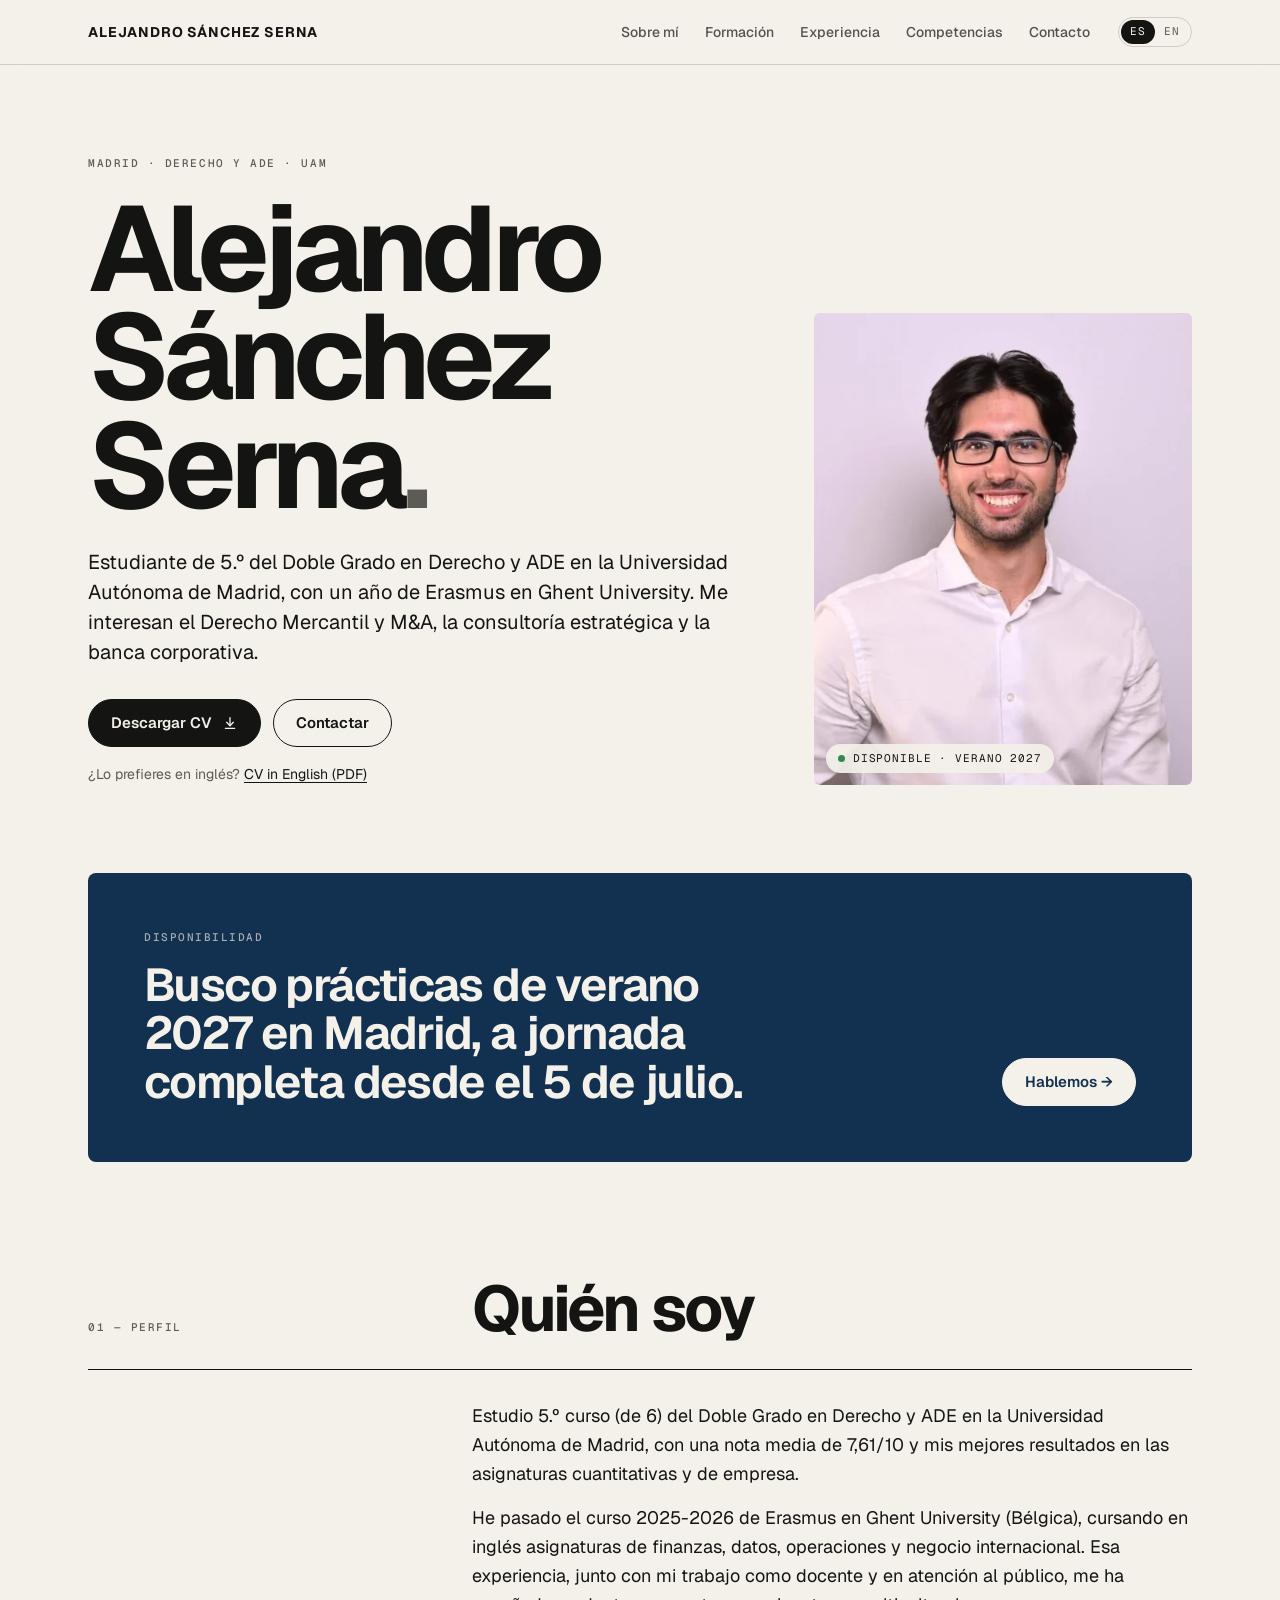
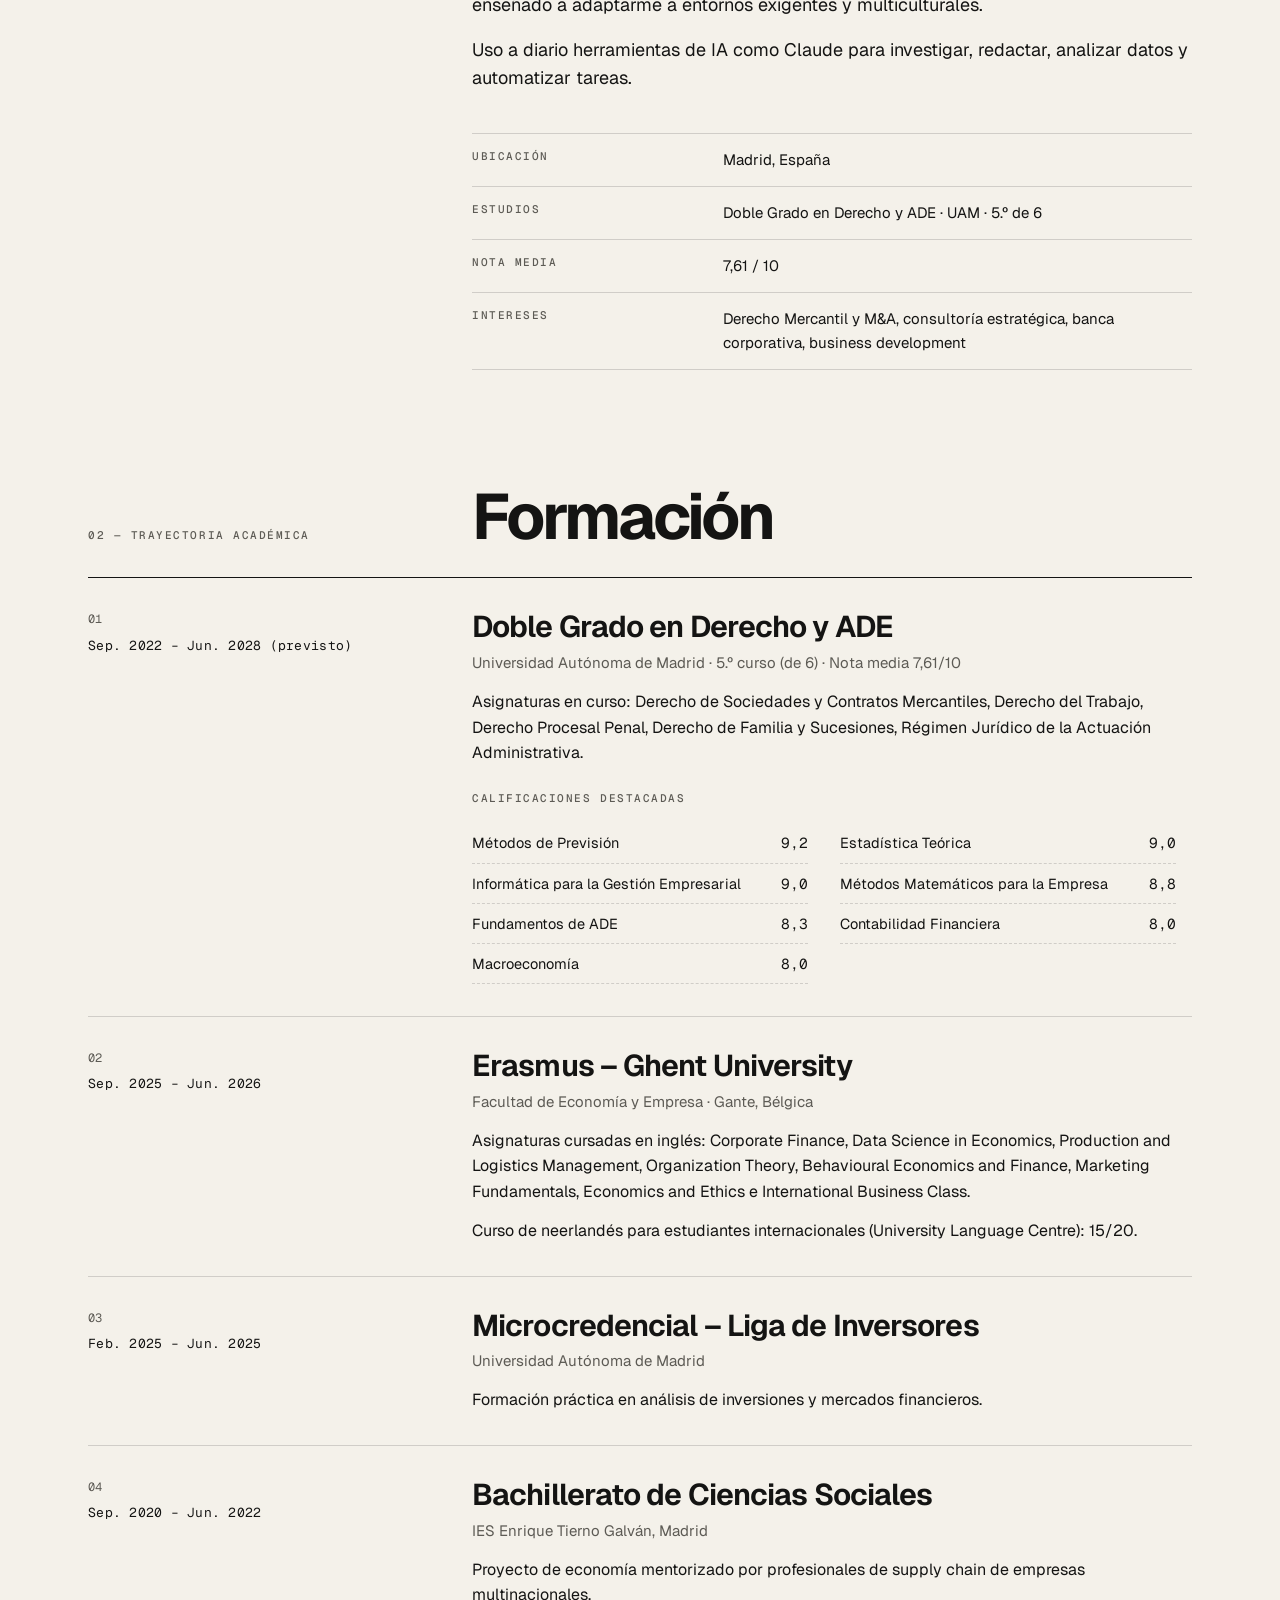
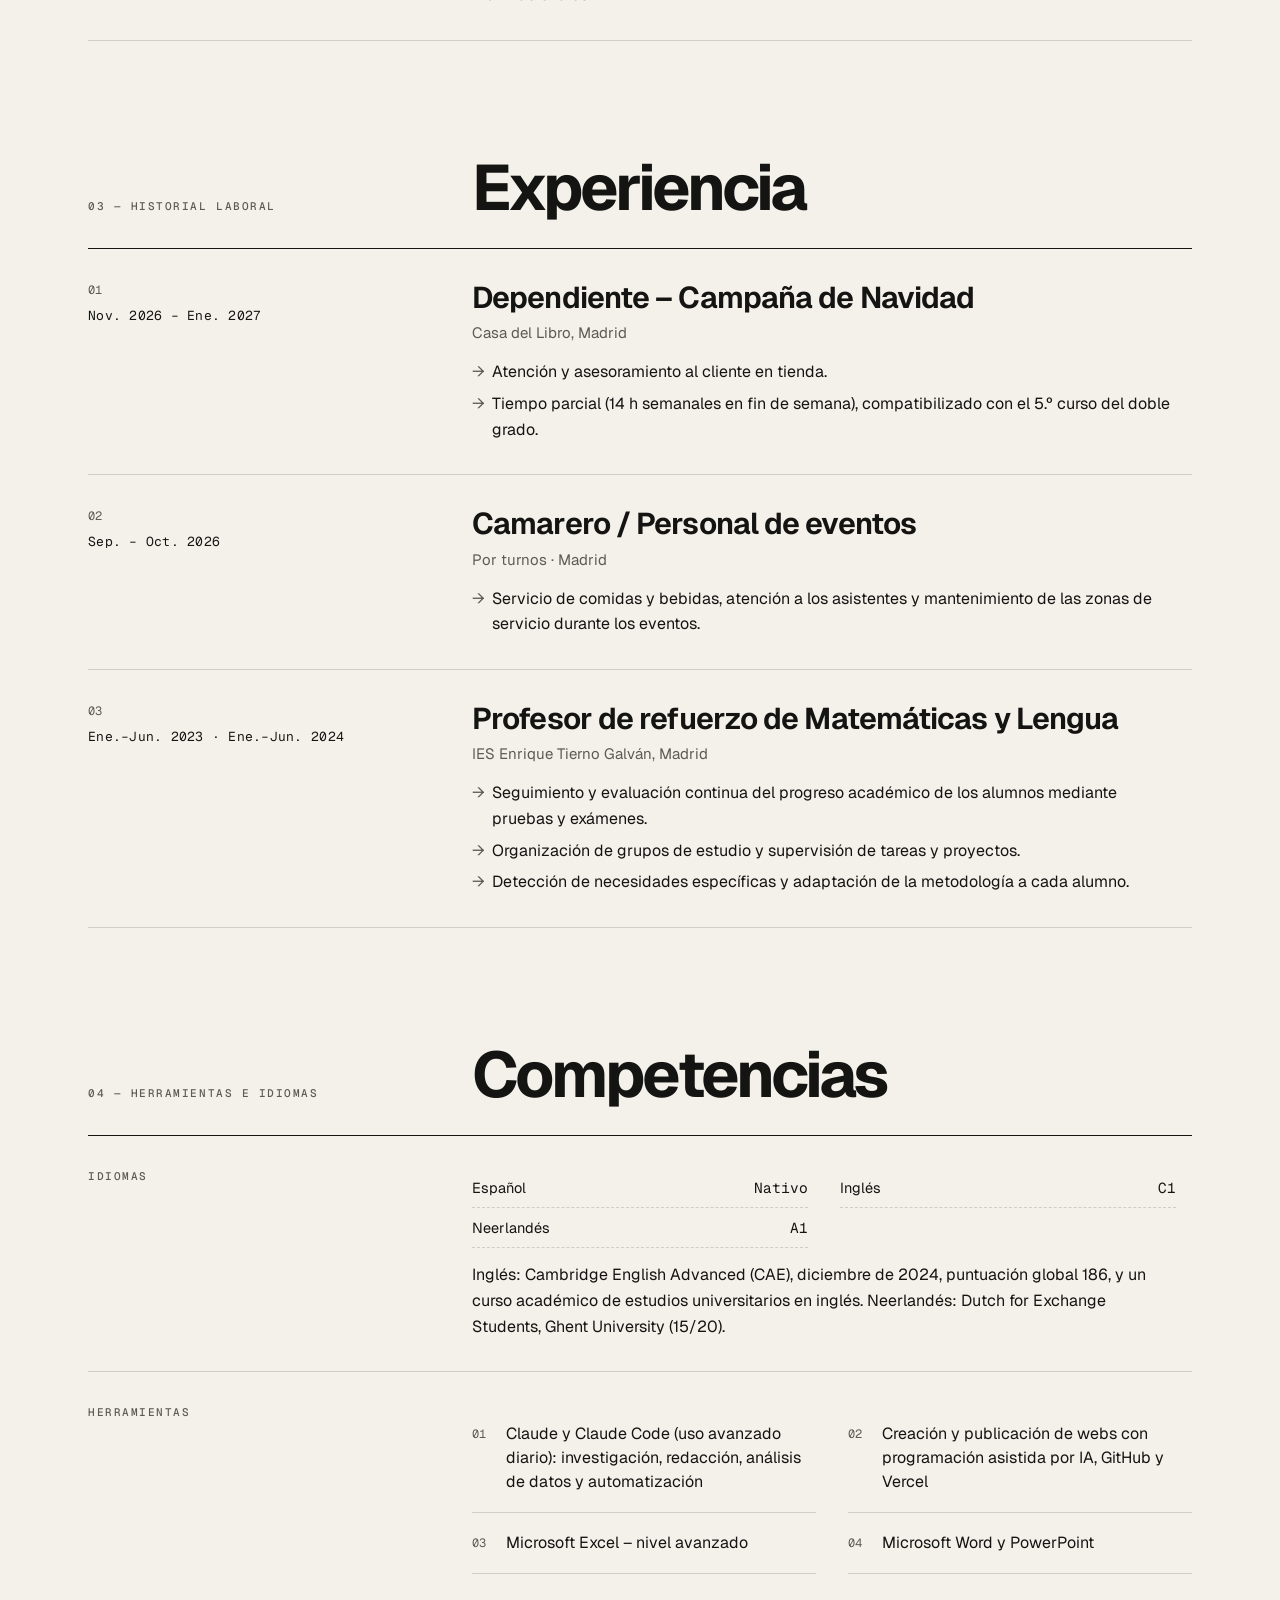
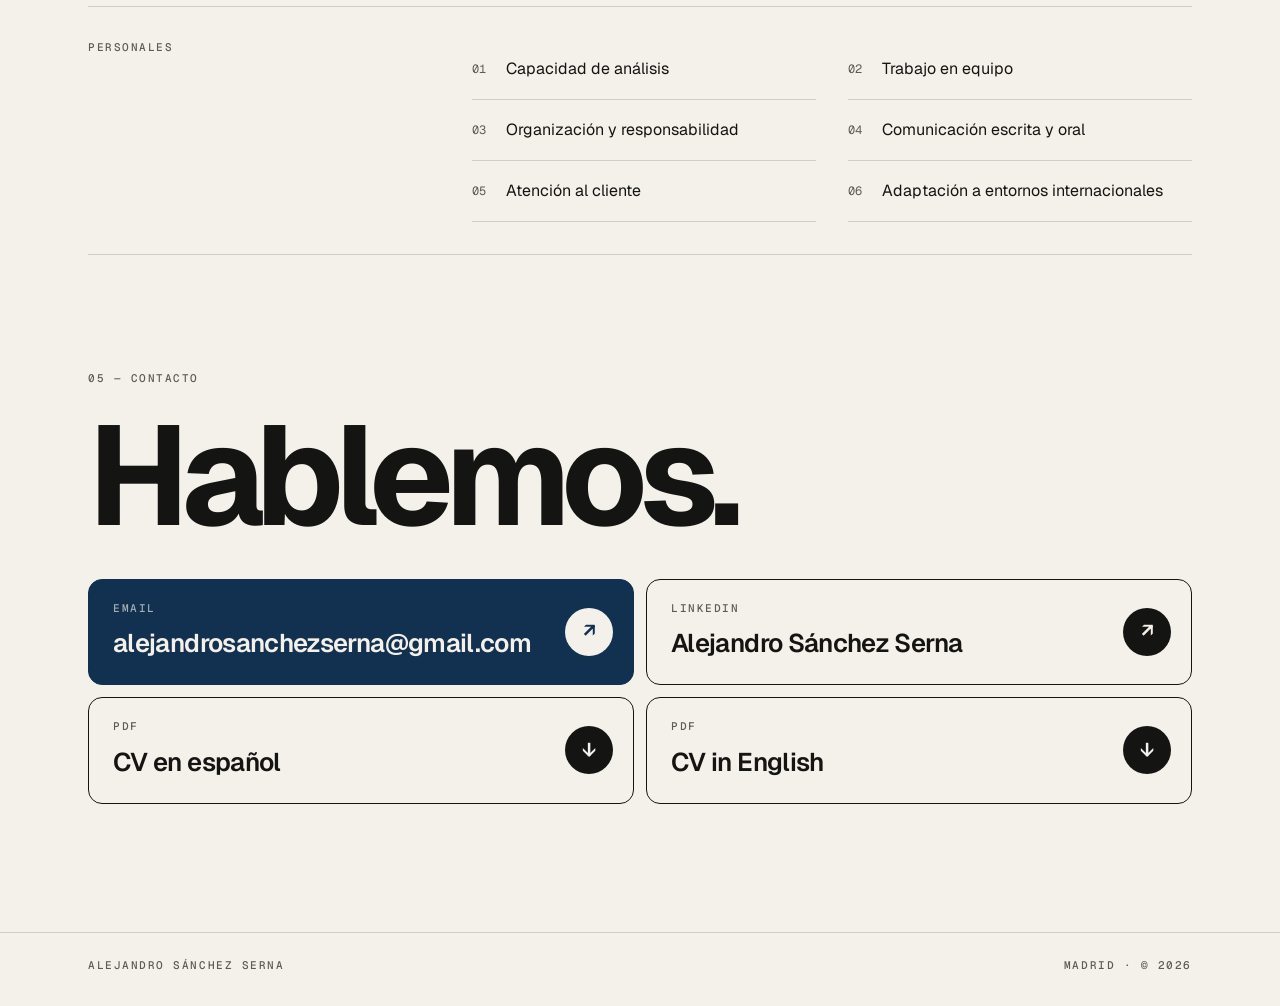
==== commit 634c51b3: "Contacto: botones claros y enlace de LinkedIn en la misma pestaña - Los cuatro contactos pasan a ser" ====
--- a/index.html
+++ b/index.html
@@ -39,7 +39,7 @@
       { "@type": "CollegeOrUniversity", "name": "Ghent University" }
     ],
     "knowsLanguage": ["es", "en", "nl"],
-    "sameAs": ["https://www.linkedin.com/in/alejandro-s%C3%A1nchez-serna-419348226/"]
+    "sameAs": ["https://www.linkedin.com/in/alejandro-s%C3%A1nchez-serna-419348226"]
   }
   </script>
 
@@ -316,11 +316,11 @@
         <div class="label reveal">05 — Contacto</div>
         <h2 class="contact-title reveal">Hablemos.</h2>
         <div class="links reveal">
-          <a class="link-row" href="mailto:alejandrosanchezserna@gmail.com">
-            <span class="text"><small>Email</small>alejandrosanchezserna@gmail.com</span>
+          <a class="link-row primary" href="mailto:alejandrosanchezserna@gmail.com">
+            <span class="text"><small>Email</small>alejandrosanchezserna<wbr>@gmail.com</span>
             <span class="arrow" aria-hidden="true">↗</span>
           </a>
-          <a class="link-row" href="https://www.linkedin.com/in/alejandro-s%C3%A1nchez-serna-419348226/" target="_blank" rel="noopener">
+          <a class="link-row" href="https://www.linkedin.com/in/alejandro-s%C3%A1nchez-serna-419348226" rel="me">
             <span class="text"><small>LinkedIn</small>Alejandro Sánchez Serna</span>
             <span class="arrow" aria-hidden="true">↗</span>
           </a>
--- a/styles.css
+++ b/styles.css
@@ -360,20 +360,35 @@
   padding-top: 24px;
 }
 
-.links { margin-top: 40px; border-top: 1px solid var(--ink); }
+/* Contact links are real buttons: bordered cards with an arrow in a circle */
+.links {
+  margin-top: 40px;
+  display: grid;
+  grid-template-columns: repeat(2, minmax(0, 1fr));
+  gap: 12px;
+}
 
 .link-row {
   display: flex;
   align-items: center;
   justify-content: space-between;
   gap: 16px;
-  padding: 22px 0;
-  border-bottom: 1px solid var(--line);
+  min-height: 96px;
+  padding: 20px 20px 20px 24px;
+  border: 1px solid var(--ink);
+  border-radius: 14px;
+  background: transparent;
+  color: var(--ink);
   text-decoration: none;
-  font-size: clamp(20px, 2.6vw, 32px);
+  font-size: clamp(19px, 2vw, 26px);
   font-weight: 600;
-  letter-spacing: -0.03em;
-  transition: padding-left 0ms, transform 160ms var(--ease-out);
+  letter-spacing: -0.025em;
+  cursor: pointer;
+  -webkit-tap-highlight-color: transparent;
+  transition:
+    background-color 180ms var(--ease),
+    color 180ms var(--ease),
+    transform 160ms var(--ease-out);
 }
 
 .link-row small {
@@ -384,15 +399,29 @@
   letter-spacing: 0.14em;
   text-transform: uppercase;
   color: var(--muted);
-  margin-bottom: 4px;
-}
+  margin-bottom: 6px;
+  transition: color 180ms var(--ease);
+}
+
+.link-row .text { min-width: 0; overflow-wrap: break-word; }
 
 .link-row .arrow {
-  font-size: 0.9em;
-  transition: transform 200ms var(--ease-out);
-}
-
-.link-row .text { min-width: 0; overflow-wrap: anywhere; }
+  flex-shrink: 0;
+  display: grid;
+  place-items: center;
+  width: 48px;
+  height: 48px;
+  border-radius: 50%;
+  background: var(--ink);
+  color: var(--paper);
+  font-size: 20px;
+  line-height: 1;
+  transition: background-color 180ms var(--ease), color 180ms var(--ease), transform 200ms var(--ease-out);
+}
+
+.link-row.primary { background: var(--navy); border-color: var(--navy); color: var(--navy-ink); }
+.link-row.primary small { color: rgba(244, 241, 234, 0.65); }
+.link-row.primary .arrow { background: var(--navy-ink); color: var(--navy); }
 
 /* Footer */
 footer { margin-top: clamp(80px, 10vw, 140px); border-top: 1px solid var(--line); }
@@ -413,8 +442,11 @@
   .btn-dark:hover { background: #2b2b29; }
   .btn-light:hover { background: var(--ink); color: var(--paper); }
   .band .btn:hover { background: #ffffff; }
-  .link-row:hover .arrow { transform: translate(3px, -3px); }
-  .link-row.down:hover .arrow { transform: translateY(3px); }
+  .link-row:hover { background: var(--ink); color: var(--paper); }
+  .link-row:hover small { color: rgba(244, 241, 234, 0.65); }
+  .link-row:hover .arrow { background: var(--paper); color: var(--ink); transform: translate(2px, -2px); }
+  .link-row.down:hover .arrow { transform: translateY(2px); }
+  .link-row.primary:hover { background: #0c2340; color: var(--navy-ink); }
 }
 
 /* ── ENTRANCE MOTION (content stays visible without JS) ── */
@@ -485,7 +517,11 @@
   .skills { grid-template-columns: 1fr; }
 }
 
+.link-row:focus-visible { outline: 2px solid var(--navy); outline-offset: 3px; }
+
 @media (max-width: 560px) {
+  .links { grid-template-columns: 1fr; }
+  .link-row { min-height: 84px; }
   .brand { font-size: 13px; }
   .hero h1 { margin-top: 18px; }
   .cta-row .btn { flex: 1 1 100%; }
